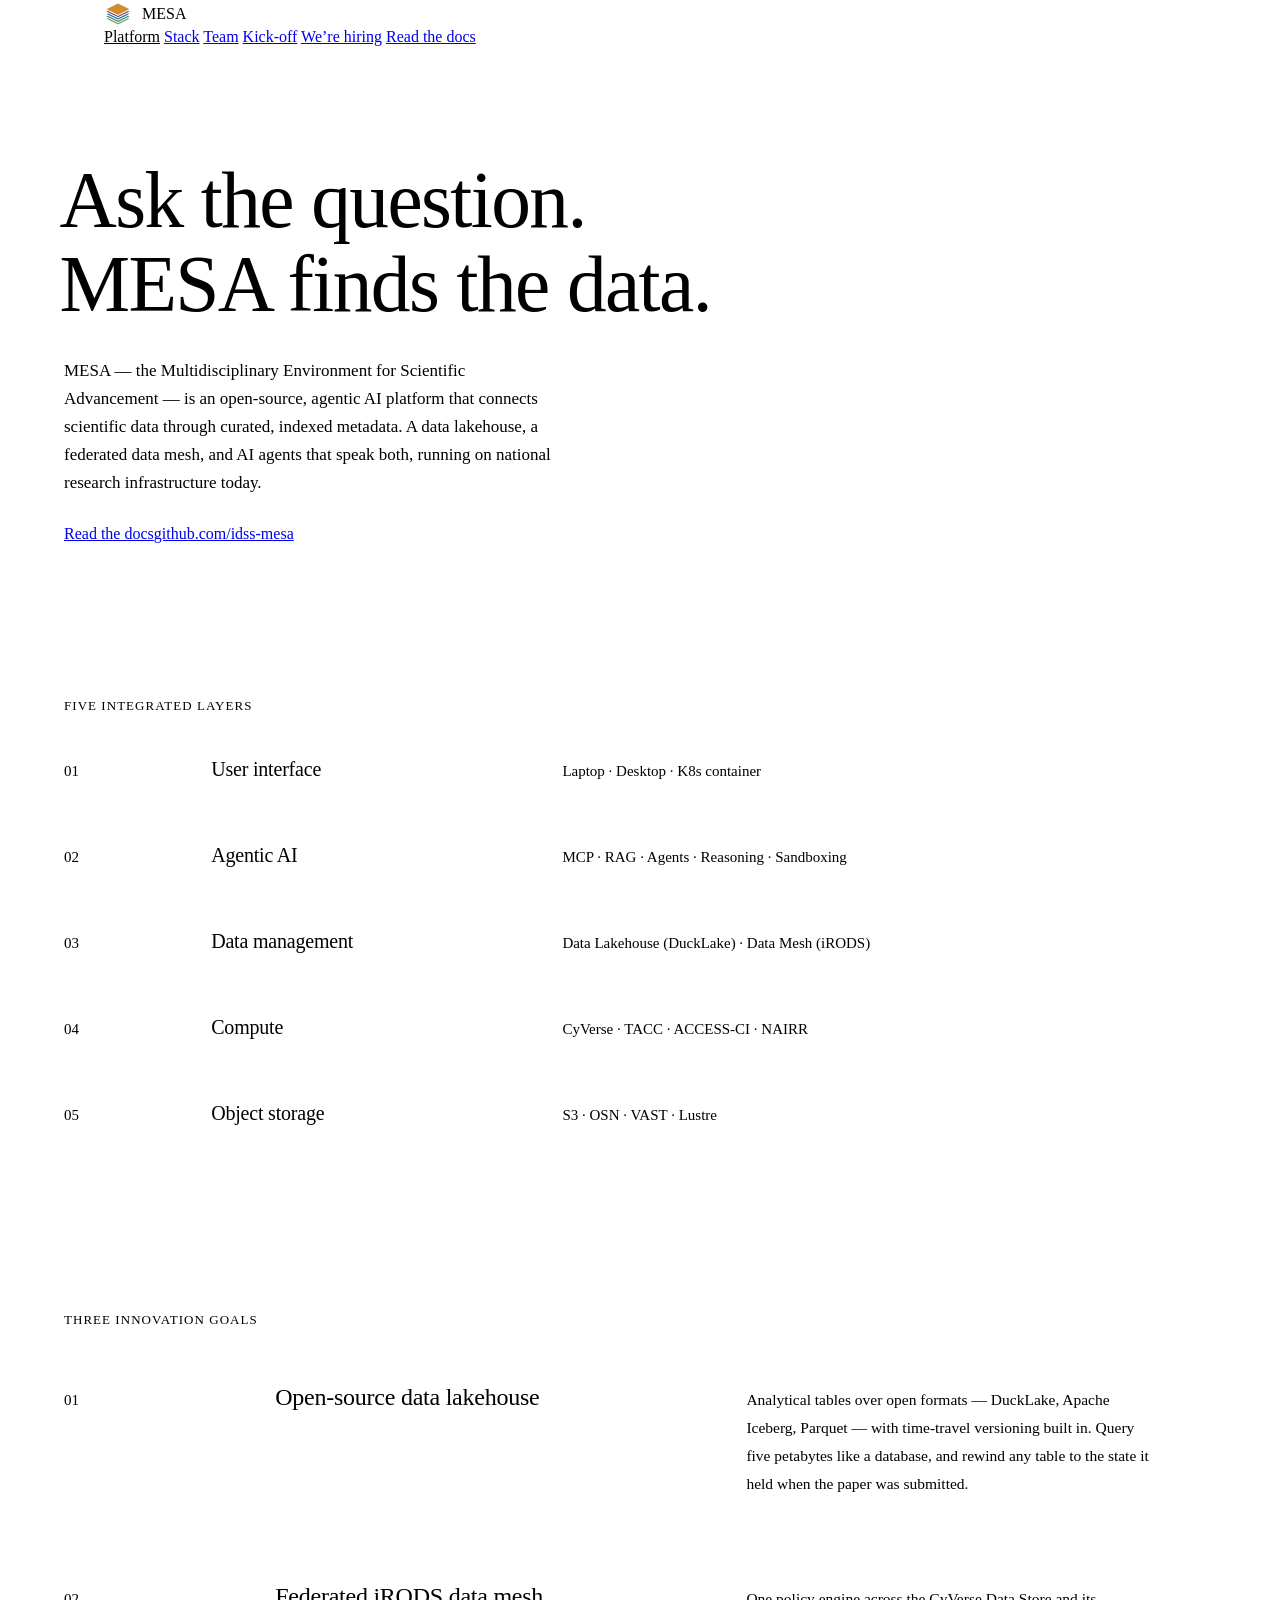
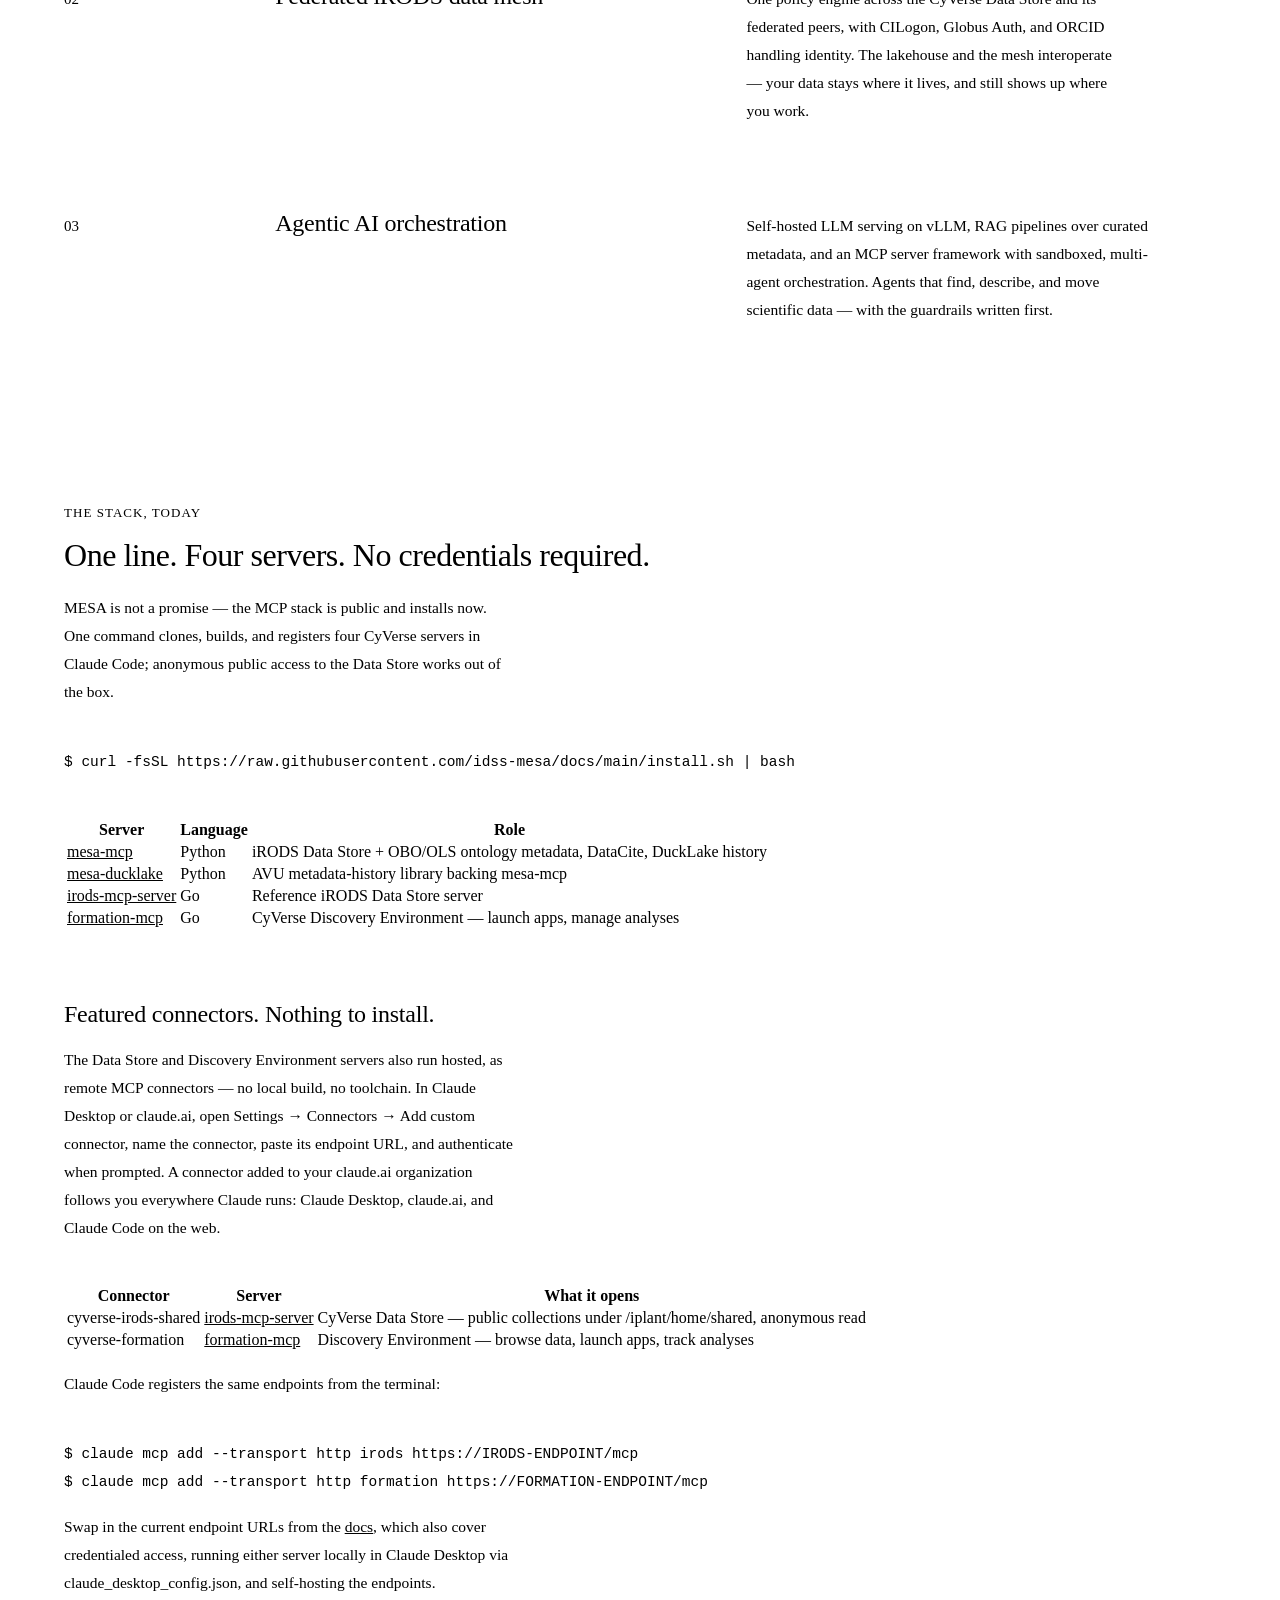
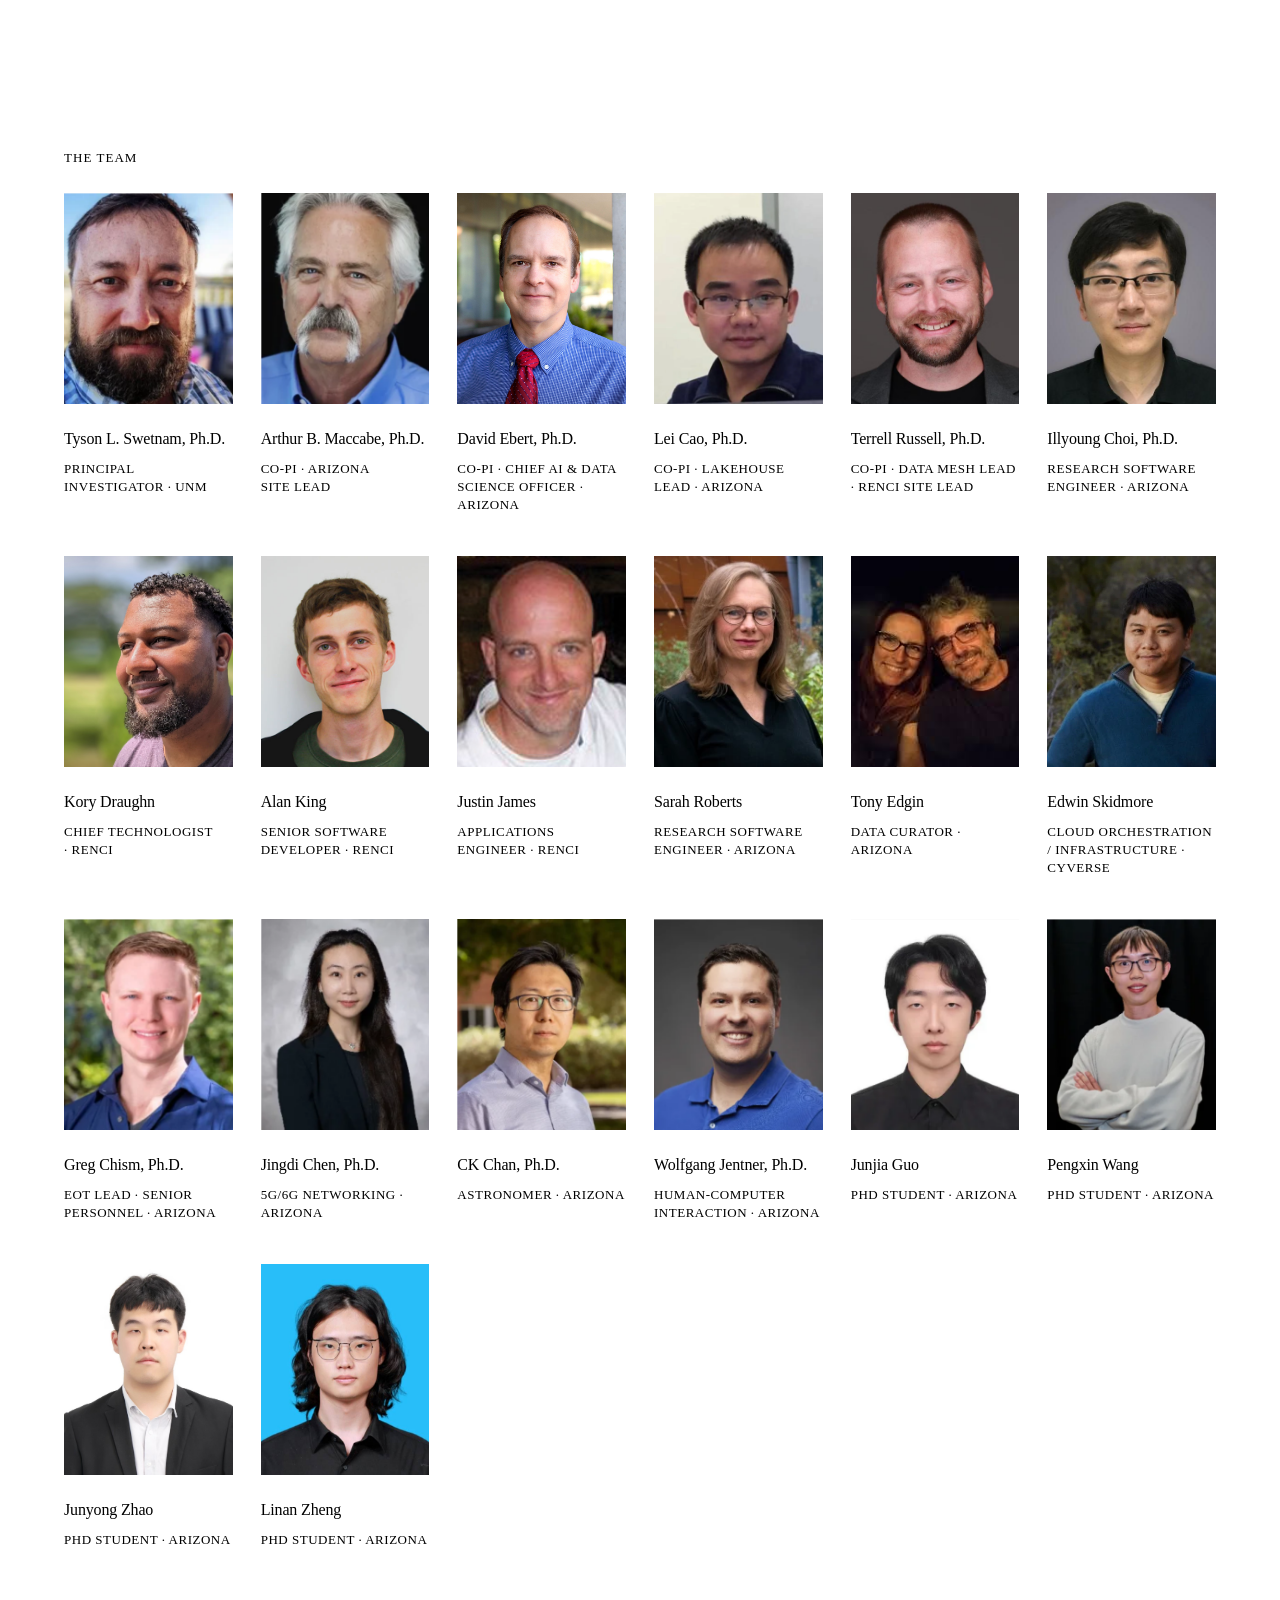
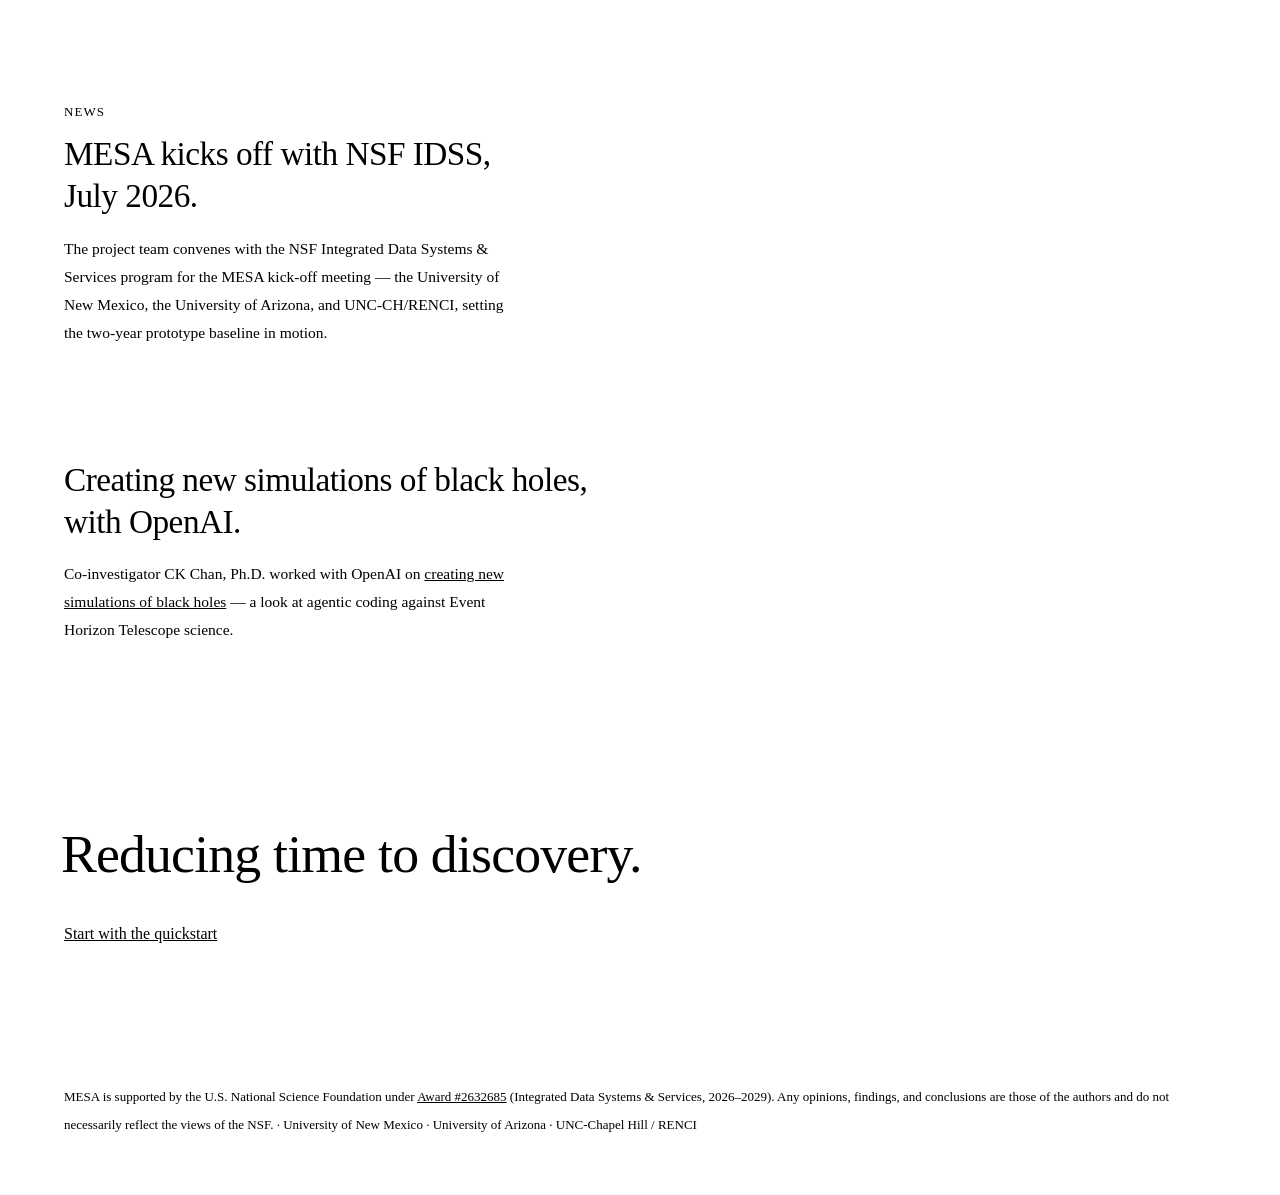
==== index.html @ 5c4b77a0 "Add CARC Research Computing Facilitator and fix the phone-width nav Three changes to the hiring page" ====
<!doctype html>
<html lang="en">
<head>
<meta charset="utf-8" />
<meta name="viewport" content="width=device-width, initial-scale=1" />
<title>MESA — Multidisciplinary Environment for Scientific Advancement</title>
<link rel="stylesheet" href="styles.css" />
<link rel="icon" type="image/svg+xml" href="assets/mesa-logo.svg" />
<link rel="icon" type="image/png" sizes="32x32" href="assets/favicon-32.png" />
<link rel="apple-touch-icon" href="assets/apple-touch-icon.png" />
<meta name="description" content="MESA is an open-source, agentic AI platform that connects scientific data through curated, indexed metadata — a data lakehouse, a federated data mesh, and AI agents that speak both." />
<meta property="og:type" content="website" />
<meta property="og:site_name" content="MESA" />
<meta property="og:title" content="MESA — Multidisciplinary Environment for Scientific Advancement" />
<meta property="og:description" content="Ask the question. MESA finds the data. An open-source, agentic AI platform running on national research infrastructure." />
<meta property="og:url" content="https://idss-mesa.github.io/" />
<meta property="og:image" content="https://idss-mesa.github.io/assets/og-card.png" />
<meta property="og:image:width" content="1200" />
<meta property="og:image:height" content="630" />
<meta property="og:image:alt" content="The MESA logo: five stacked layers in orange, plum, blue, teal, and green." />
<meta name="twitter:card" content="summary_large_image" />
<meta name="twitter:image" content="https://idss-mesa.github.io/assets/og-card.png" />
<style>
/* Template scaffolding — page layout and web-scale sizing only; every color,
   font, radius and shadow comes from ../../styles.css. The voice is the
   deck's, re-derived for a scrolling page: the grid SHOWS — 2px
   rules draw the structure — red is spent as a mark, and its one field
   moment is the poster close (the deck's divider logic: the red page sets
   nothing small).

   THE RHYTHM: a 28px leading unit (17px Archivo body at ~1.65), 14px
   half-step; line-heights and block margins in unit multiples, heads
   cap-trimmed, ?baselines/B to review. The deck's seat-pinning relaxes to
   per-block discipline on a fluid page. The system's own interface
   components (nav, buttons, inputs) keep their styles.css leading — the
   rhythm governs the page's text, not the controls.

   THE LANDING LAWS (shared by all six systems' landing templates):
   #1 display headers break per sentence (.line spans); #2 the landing
   advertises an invented product played straight — modernist's is Takt,
   timetables that run like Switzerland; #3 spacing is cluster-scoped
   (display leading ratio-governed ≈1.06 for Archivo's tight caps — the
   display-block lattice exemption — tight single-unit gaps inside a text
   cluster, the air between sections); #4 no hero eyebrow — the nav brand
   names the product.

   Optical left alignment: the deck's measured Archivo 800 value carries
   verbatim (-0.058em where caps lead a display line; em-scaled). */
:root {
  --leading: 28px;
  --half: 14px;
  --edge: clamp(20px, 5vw, 72px);
  --measure: 58ch;
}
html { scroll-behavior: smooth; }
@media (prefers-reduced-motion: reduce) { html { scroll-behavior: auto; } }
body { margin: 0; text-wrap: pretty; }
.wrap { max-width: 1200px; margin: 0 auto; padding: 0 var(--edge); }
/* the component demo pads the masthead with its own spacing; on the page the
   masthead's contents take the page gutter and sit on the wrap's text axis
   (padding-only — full-width paint such as a masthead rule is untouched) */
.nav { padding-inline: max(var(--edge), calc((100% - 1200px) / 2 + var(--edge))); }
.nav a { white-space: nowrap; }
.nav a[aria-current='location'] { color: var(--color-accent); } /* in-page anchor, not
   a page link — 'location' is the truthful value; carry the component's active ink */
@media (max-width: 480px) { /* phone width: drop the section anchors only — the
   full link row's min-content crosses narrow-phone widths, but the hiring link
   and the one action stay reachable; wrap catches the narrowest phones */
  .nav { flex-wrap: wrap; row-gap: var(--space-2); }
  .nav a[href^="#"] { display: none; }
}
.nav-brand { display: flex; align-items: center; gap: 10px; } /* the mark rides the
   brand — text still carries the name */
.nav-logo { width: 28px; height: 28px; display: block; } /* one leading unit square */

/* — drawn structure: the 2px rule is the section seam (the deck's header
   band as page grammar; rules span the content column, solid — this system
   does not fade its rules) — */
.rule2 { height: 2px; border: 0; margin: 0; background: var(--color-divider); }

/* — kicker (deck grammar: uppercase, tabular, accent; no hanging dash —
   modernist marks are squares, and they belong to lists, not labels) — */
.kicker {
  display: block; font-size: 13px; line-height: var(--half);
  letter-spacing: 0.08em; text-transform: uppercase;
  color: var(--color-accent-700); /* accent-colored SMALL text takes the deep step —
     6.4:1, where the base accent measures 3.8:1 (a large-text value; the
     deck's kickers are 24px, this one is 13px) */
  font-feature-settings: "tnum" 1;
  margin: 0 0 calc(var(--leading) - var(--half));
}

/* — hero — */
.hero { padding: calc(4 * var(--leading)) 0 calc(3 * var(--leading)); }
.display {
  font-family: var(--font-heading); font-weight: var(--font-heading-weight);
  font-size: clamp(42px, 6.2vw, 84px);
  line-height: clamp(44.5px, 6.57vw, 89px); /* law #3: ratio-governed ≈1.06 —
     Archivo's 800 sits tight and all-cap-height; the display-block lattice
     exemption (no 14px step is both tighter than the old look and clear) */
  letter-spacing: -0.02em; margin: 0;
  margin-left: -0.058em; /* optical left alignment — the deck's measured Archivo 800 value */
  text-box: trim-both cap alphabetic;
}
.display .line { display: block; } /* law #1: one sentence per line */
.hero .sub { font-size: 17px; line-height: var(--leading); max-width: var(--measure);
  margin: calc(1.5 * var(--leading) - 1cap) 0 0;
  text-box: trim-both cap alphabetic; } /* 1.5 units: clears the display's descenders with cluster-tight air (law #3) */
.hero .row { display: flex; gap: var(--space-3); flex-wrap: wrap; margin-top: var(--leading); }

/* — the five layers (the overview graphic re-set natively: ruled rows, the
   deck's toc grammar — number, layer, its technologies) — */
.layers { padding: calc(2.5 * var(--leading)) 0; }
.layer { display: grid; grid-template-columns: minmax(48px, 96px) minmax(0, 300px) minmax(0, 1fr);
  gap: var(--half) clamp(24px, 4vw, 72px); align-items: baseline;
  padding: var(--leading) 0; }
.layer + .layer { border-top: 2px solid var(--color-divider); }
.l-num { font-family: var(--font-heading); font-weight: var(--font-heading-weight);
  font-size: 15px; line-height: var(--leading); font-feature-settings: "tnum" 1;
  margin: 0; text-box: trim-both cap alphabetic; }
.l-title { font-family: var(--font-heading); font-weight: var(--font-heading-weight);
  font-size: 20px; line-height: var(--leading); letter-spacing: -0.01em;
  margin: 0; text-box: trim-both cap alphabetic; }
.l-tech { font-size: 15px; line-height: var(--leading); margin: 0;
  color: color-mix(in srgb, var(--color-text) 70%, transparent);
  font-feature-settings: "tnum" 1; text-box: trim-both cap alphabetic; }
@media (max-width: 720px) { .layer { grid-template-columns: 48px 1fr; } .l-tech { grid-column: 2; } }

/* — stat row (in-grammar: red stays a MARK on the light ground — the stat
   numerals take the accent at display size, ≥3:1 as large text per the
   system's own accent rule; the red FIELD is reserved for the close) — */
.stats { padding: calc(2.5 * var(--leading)) 0; }
.stats .grid { display: grid; grid-template-columns: repeat(4, auto); justify-content: space-between; gap: calc(1.5 * var(--leading)) var(--leading); }
.stat-num { font-family: var(--font-heading); font-weight: var(--font-heading-weight);
  font-size: clamp(34px, 3.4vw, 48px); line-height: calc(2 * var(--leading));
  color: var(--color-accent); /* display figures stay proportional — the deck's figure policy */
  margin: 0; margin-left: -0.045em; /* digits lead — the deck's "0"-population value */
  text-box: trim-both cap alphabetic; }
.stat-label { font-size: 13px; line-height: var(--half); letter-spacing: 0.08em; text-transform: uppercase;
  color: color-mix(in srgb, var(--color-text) 70%, transparent); /* small-text ink on the
     light ground: 70% measures 5.8:1 (the deck's 55% furniture mix is a
     24px large-text convention — at 13px the 4.5:1 bar applies, and 55%
     measures only 3.7:1 here) */
  margin: var(--half) 0 0; }

/* — feature rows (the deck's ruled-toc grammar: 2px rules ON the seams,
   red square marks hanging at the numbers — drawn structure, no cards) — */
.features { padding: calc(3 * var(--leading)) 0 calc(2.5 * var(--leading)); }
.feature { display: grid; grid-template-columns: minmax(64px, 160px) minmax(0, 420px) minmax(0, 1fr);
  gap: var(--leading) clamp(24px, 4vw, 72px); align-items: baseline;
  padding: calc(1.5 * var(--leading)) 0; }
.feature + .feature { border-top: 2px solid var(--color-divider); } /* the ruled seam — solid, the system's weight */
.f-num { position: relative; font-family: var(--font-heading); font-weight: var(--font-heading-weight);
  font-size: 15px; line-height: var(--leading); color: var(--color-text);
  font-feature-settings: "tnum" 1; margin: 0; text-box: trim-both cap alphabetic; }
.f-num::before { content: ""; position: absolute; left: -24px; top: calc(0.5cap - 5px);
  width: 10px; height: 10px; background: var(--color-accent); } /* the deck's 10px red square,
     hanging left of the number's axis — at narrow widths the gutter folds it away */
@media (max-width: 1280px) { .f-num::before { display: none; } }
.f-title { font-family: var(--font-heading); font-weight: var(--font-heading-weight);
  font-size: 24px; line-height: var(--leading); letter-spacing: -0.01em;
  margin: 0; text-box: trim-both cap alphabetic; }
.f-copy { font-size: 15.5px; line-height: var(--leading); margin: 0;
  color: color-mix(in srgb, var(--color-text) 78%, transparent);
  max-width: 52ch; text-box: trim-both cap alphabetic; }

/* — the stack today (install one-liner + the four servers; the code block
   is drawn structure — a 2px-ruled box, mono, flush left, no fill drama) — */
.stack { padding: calc(2.5 * var(--leading)) 0 calc(3 * var(--leading)); }
.stack-title { font-family: var(--font-heading); font-weight: var(--font-heading-weight);
  font-size: 32px; line-height: calc(1.5 * var(--leading)); letter-spacing: -0.015em;
  margin: 0; text-box: trim-both cap alphabetic; }
.stack .note { font-size: 15.5px; line-height: var(--leading);
  color: color-mix(in srgb, var(--color-text) 78%, transparent);
  margin: calc(var(--leading) - 1cap) 0 0; max-width: var(--measure); text-box: trim-both cap alphabetic; }
.code { border: 2px solid var(--color-divider); background: var(--color-neutral-100);
  margin: calc(1.5 * var(--leading)) 0 0; padding: var(--leading) var(--space-4);
  font-family: ui-monospace, 'SF Mono', Menlo, Consolas, monospace;
  font-size: 14.5px; line-height: var(--leading); overflow-x: auto; white-space: pre; }
.code .prompt { color: var(--color-accent); user-select: none; }
.stack .table { margin-top: calc(1.5 * var(--leading)); }
.stack .table a { color: var(--color-text); }
.stack .table a:hover { color: var(--color-accent-700); }
/* — featured-connectors sub-block: the sub-head rides the feature-title scale,
   everything else reuses the section's drawn structure (ruled table, code box) — */
.stack .sub { font-family: var(--font-heading); font-weight: var(--font-heading-weight);
  font-size: 24px; line-height: var(--leading); letter-spacing: -0.01em;
  margin: calc(2.5 * var(--leading)) 0 0; text-box: trim-both cap alphabetic; }
.stack .note a { color: var(--color-accent-700); } /* small-text link ink — base accent
   is a large-text value; see .kicker */
.stack .note a:hover { color: var(--color-accent-600); }

/* — imagery split (grayscale photograph — the system prints in black and
   white; the box pins the bundled asset's 951×665 ratio so swaps
   cover-crop into the same frame) — */
.split { display: grid; grid-template-columns: minmax(0, 5fr) minmax(0, 7fr);
  gap: var(--leading) clamp(24px, 5vw, 96px); align-items: center;
  padding: calc(2 * var(--leading)) 0 calc(3 * var(--leading)); }
.split-title { font-family: var(--font-heading); font-weight: var(--font-heading-weight);
  font-size: 32px; line-height: calc(1.5 * var(--leading)); letter-spacing: -0.015em;
  margin: 0; text-box: trim-both cap alphabetic; }
.split-copy .note { font-size: 15.5px; line-height: var(--leading);
  color: color-mix(in srgb, var(--color-text) 78%, transparent);
  margin: calc(var(--leading) - 1cap) 0 0; max-width: 48ch; text-box: trim-both cap alphabetic; }
.split-figure { margin: 0; }
.split-figure image-slot { width: 100%; aspect-ratio: 951 / 665; }

/* — team grid (photographs print black and white per the system; ruled top
   seam, names in the heading weight, roles as small furniture ink) — */
.team { padding: calc(2.5 * var(--leading)) 0 calc(3 * var(--leading)); }
.team .grid { display: grid; grid-template-columns: repeat(auto-fill, minmax(168px, 1fr));
  gap: calc(1.5 * var(--leading)) var(--leading); margin-top: var(--leading); }
.person img, .person image-slot { width: 100%; aspect-ratio: 4 / 5; object-fit: cover; display: block; }
.person image-slot { --is-radius: 0; }
.p-name { font-family: var(--font-heading); font-weight: var(--font-heading-weight);
  font-size: 16px; line-height: var(--half); letter-spacing: -0.01em;
  margin: var(--leading) 0 0; text-box: trim-both cap alphabetic; }
.p-role { font-size: 13px; line-height: 18px; letter-spacing: 0.04em; text-transform: uppercase;
  color: color-mix(in srgb, var(--color-text) 70%, transparent);
  margin: var(--half) 0 0; }

/* — kick-off callout (the announcement rides the quote's display slot —
   type does the work, red stays a mark) — */
.kickoff { padding: calc(2.5 * var(--leading)) 0 calc(3.5 * var(--leading)); }
.kickoff h2 { font-family: var(--font-heading); font-weight: var(--font-heading-weight);
  font-size: clamp(24px, 2.6vw, 34px); line-height: calc(1.5 * var(--leading));
  letter-spacing: -0.015em; max-width: 34ch; margin: 0; text-box: trim-both cap alphabetic; }
.kickoff .note a { color: var(--color-accent-700); }
.kickoff .note a:hover { color: var(--color-accent-600); }
.kickoff .note { font-size: 15.5px; line-height: var(--leading);
  color: color-mix(in srgb, var(--color-text) 78%, transparent);
  margin: calc(var(--leading) - 1cap) 0 0; max-width: var(--measure); text-box: trim-both cap alphabetic; }
.kickoff .item + .item { border-top: 2px solid var(--color-divider);
  margin-top: calc(2 * var(--leading)); padding-top: calc(2 * var(--leading)); } /* the ruled
   seam — news items take the page's repeated-unit grammar */
.kickoff .shot { margin: calc(1.5 * var(--leading)) 0 0; max-width: 640px; }
.kickoff .shot img { width: 100%; display: block; border: 2px solid var(--color-divider); } /* drawn
   frame; the image prints black and white via .grayscale, per the system */

/* — quote (hanging punctuation, the deck's measured Archivo advances) — */
.quote { padding: calc(2.5 * var(--leading)) 0 calc(3.5 * var(--leading)); }
.quote blockquote {
  font-family: var(--font-heading); font-weight: var(--font-heading-weight);
  font-size: clamp(24px, 2.6vw, 34px); line-height: calc(1.5 * var(--leading));
  letter-spacing: -0.015em; max-width: 32ch; margin: 0;
  text-indent: -0.496em; /* hang the opening “ (the deck's measured advance in the 800) */
  text-box: trim-both cap alphabetic;
}
.quote figcaption { font-size: 15.5px; line-height: var(--leading);
  color: color-mix(in srgb, var(--color-text) 70%, transparent); /* 5.8:1 — see .stat-label */
  margin: calc(2 * var(--leading) - 1cap) 0 0; /* two grid units below the quote's
     last baseline — one reads as part of the quote block; the attribution needs air */
  text-indent: -1.209em; /* hang the leading em-dash + space (measured in the Regular) */
  text-box: trim-both cap alphabetic; }

@media (max-width: 720px) {
  /* the phone gutter (--edge bottoms out at 20px) is narrower than the hung
     marks' measured advances, so a hung “ or em-dash would press into or past
     the viewport edge — seat the quote flush below this width; the hang
     returns with the wider gutter */
  .quote blockquote, .quote figcaption { text-indent: 0; }
}

/* — the red poster close (the deck's divider logic: the accent's one field
   moment, type reversed to the paper token). COPY on the red is
   display-grade only — paper display type measures 3.8:1, the deck
   dividers' own derivation. The one small element is the ghost button, a
   CONTROL: paper-on-red measures the same 3.8:1, which meets the system's
   documented interface-chrome bar (the readme tunes the accent pair to at
   least 3:1 — "enough for icons, large text and interface chrome, not for
   body copy") — the same bar the system's own accent-filled primary button
   label rides everywhere. */
.close { background: var(--color-accent); color: var(--color-bg); }
.close .wrap { padding-top: calc(3 * var(--leading)); padding-bottom: calc(3 * var(--leading)); }
.close h3 { font-family: var(--font-heading); font-weight: var(--font-heading-weight);
  font-size: clamp(34px, 4.2vw, 56px); line-height: clamp(36px, 4.45vw, 59.4px); /* ≈1.06 —
     display-grade, so it carries the display-block lattice exemption (the
     rhythm probe excludes .display and .close h3 alike) */
  letter-spacing: -0.015em; margin: 0; margin-left: -0.058em;
  text-box: trim-both cap alphabetic; }
.close h3 .line { display: block; }
.close .row { display: flex; gap: var(--space-3); flex-wrap: wrap; margin-top: calc(1.5 * var(--leading)); }
.close .btn-ghost { color: var(--color-bg); border-color: var(--color-bg); } /* paper outline on the red field */
footer { padding: calc(2 * var(--leading)) 0; font-size: 13px; line-height: var(--leading);
  color: color-mix(in srgb, var(--color-text) 70%, transparent); /* 5.8:1 — see .stat-label */ }
footer a { color: var(--color-accent-700); } /* small-text link ink — see .kicker */
footer a:hover { color: var(--color-accent-600); }

/* — responsive collapse — */
/* the feature grid's fixed-max columns (160 + 420 + gaps) crush the copy
   column in the tablet band, so it collapses earlier than the page */
@media (max-width: 880px) {
  .feature { grid-template-columns: 1fr; gap: var(--half); }
  .f-copy { max-width: var(--measure); }
}
@media (max-width: 720px) {
  .hero { padding-top: calc(2.5 * var(--leading)); }
  .stats .grid { grid-template-columns: repeat(2, 1fr); justify-content: start; }
  .split { grid-template-columns: 1fr; }
  .split-figure { order: -1; }
}

/* Review aid: the 28px rhythm drawn as hairlines — debug chrome, toggled by
   ?baselines or the B key, never part of the look. */
body[data-baselines] { position: relative; }
body[data-baselines]::after {
  content: ""; position: absolute; inset: 0; pointer-events: none;
  background:
    repeating-linear-gradient(to bottom,
      color-mix(in srgb, var(--color-accent) 35%, transparent) 0 1px,
      transparent 1px var(--leading)),
    repeating-linear-gradient(to bottom,
      transparent 0 var(--half),
      color-mix(in srgb, var(--color-accent) 16%, transparent) var(--half) calc(var(--half) + 1px),
      transparent calc(var(--half) + 1px) var(--leading));
}
</style>
</head>
<body>
<nav class="nav">
  <span class="nav-brand"><img class="nav-logo" src="assets/mesa-logo.svg" alt="" width="28" height="28" /> MESA</span>
  <a href="#platform" aria-current="location">Platform</a>
  <a href="#stack">Stack</a>
  <a href="#team">Team</a>
  <a href="#kickoff">Kick-off</a>
  <a href="hiring.html">We’re hiring</a>
  <a class="btn btn-primary" href="https://idss-mesa.github.io/docs/">Read the docs</a>
</nav>
<div class="wrap">

  <section class="hero">
    <h1 class="display"><span class="line">Ask the question.</span> <span class="line">MESA finds the data.</span></h1>
    <p class="sub">MESA — the Multidisciplinary Environment for Scientific Advancement — is an open-source, agentic AI platform that connects scientific data through curated, indexed metadata. A data lakehouse, a federated data mesh, and AI agents that speak both, running on national research infrastructure today.</p>
    <div class="row">
      <a class="btn btn-primary" href="https://idss-mesa.github.io/docs/">Read the docs</a>
      <a class="btn btn-ghost" href="https://github.com/idss-mesa">github.com/idss-mesa</a>
    </div>
  </section>

  <hr class="rule2" />

  <section class="layers" id="platform" aria-label="Five integrated layers">
    <span class="kicker">Five integrated layers</span>
    <div class="layer"><p class="l-num">01</p><h2 class="l-title">User interface</h2><p class="l-tech">Laptop · Desktop · K8s container</p></div>
    <div class="layer"><p class="l-num">02</p><h2 class="l-title">Agentic AI</h2><p class="l-tech">MCP · RAG · Agents · Reasoning · Sandboxing</p></div>
    <div class="layer"><p class="l-num">03</p><h2 class="l-title">Data management</h2><p class="l-tech">Data Lakehouse (DuckLake) · Data Mesh (iRODS)</p></div>
    <div class="layer"><p class="l-num">04</p><h2 class="l-title">Compute</h2><p class="l-tech">CyVerse · TACC · ACCESS-CI · NAIRR</p></div>
    <div class="layer"><p class="l-num">05</p><h2 class="l-title">Object storage</h2><p class="l-tech">S3 · OSN · VAST · Lustre</p></div>
  </section>

  <hr class="rule2" />

  <section class="features" id="goals">
    <span class="kicker">Three innovation goals</span>
    <div class="feature">
      <p class="f-num">01</p>
      <h2 class="f-title">Open-source data lakehouse</h2>
      <p class="f-copy">Analytical tables over open formats — DuckLake, Apache Iceberg, Parquet — with time-travel versioning built in. Query five petabytes like a database, and rewind any table to the state it held when the paper was submitted.</p>
    </div>
    <div class="feature">
      <p class="f-num">02</p>
      <h2 class="f-title">Federated iRODS data mesh</h2>
      <p class="f-copy">One policy engine across the CyVerse Data Store and its federated peers, with CILogon, Globus Auth, and ORCID handling identity. The lakehouse and the mesh interoperate — your data stays where it lives, and still shows up where you work.</p>
    </div>
    <div class="feature">
      <p class="f-num">03</p>
      <h2 class="f-title">Agentic AI orchestration</h2>
      <p class="f-copy">Self-hosted LLM serving on vLLM, RAG pipelines over curated metadata, and an MCP server framework with sandboxed, multi-agent orchestration. Agents that find, describe, and move scientific data — with the guardrails written first.</p>
    </div>
  </section>

  <section class="stack" id="stack">
    <span class="kicker">The stack, today</span>
    <h2 class="stack-title">One line. Four servers. No credentials required.</h2>
    <p class="note">MESA is not a promise — the MCP stack is public and installs now. One command clones, builds, and registers four CyVerse servers in Claude Code; anonymous public access to the Data Store works out of the box.</p>
    <div class="code"><span class="prompt">$</span> curl -fsSL https://raw.githubusercontent.com/idss-mesa/docs/main/install.sh | bash</div>
    <table class="table">
      <thead><tr><th>Server</th><th>Language</th><th>Role</th></tr></thead>
      <tbody>
        <tr><td><a href="https://github.com/idss-mesa/mesa-mcp">mesa-mcp</a></td><td>Python</td><td>iRODS Data Store + OBO/OLS ontology metadata, DataCite, DuckLake history</td></tr>
        <tr><td><a href="https://github.com/idss-mesa/mesa-ducklake">mesa-ducklake</a></td><td>Python</td><td>AVU metadata-history library backing mesa-mcp</td></tr>
        <tr><td><a href="https://github.com/idss-mesa/irods-mcp-server">irods-mcp-server</a></td><td>Go</td><td>Reference iRODS Data Store server</td></tr>
        <tr><td><a href="https://github.com/idss-mesa/formation-mcp">formation-mcp</a></td><td>Go</td><td>CyVerse Discovery Environment — launch apps, manage analyses</td></tr>
      </tbody>
    </table>
    <h3 class="sub">Featured connectors. Nothing to install.</h3>
    <p class="note">The Data Store and Discovery Environment servers also run hosted, as remote MCP connectors — no local build, no toolchain. In Claude Desktop or claude.ai, open Settings → Connectors → Add custom connector, name the connector, paste its endpoint URL, and authenticate when prompted. A connector added to your claude.ai organization follows you everywhere Claude runs: Claude Desktop, claude.ai, and Claude Code on the web.</p>
    <table class="table">
      <thead><tr><th>Connector</th><th>Server</th><th>What it opens</th></tr></thead>
      <tbody>
        <tr><td>cyverse-irods-shared</td><td><a href="https://github.com/idss-mesa/irods-mcp-server">irods-mcp-server</a></td><td>CyVerse Data Store — public collections under /iplant/home/shared, anonymous read</td></tr>
        <tr><td>cyverse-formation</td><td><a href="https://github.com/idss-mesa/formation-mcp">formation-mcp</a></td><td>Discovery Environment — browse data, launch apps, track analyses</td></tr>
      </tbody>
    </table>
    <p class="note">Claude Code registers the same endpoints from the terminal:</p>
    <div class="code"><span class="prompt">$</span> claude mcp add --transport http irods https://IRODS-ENDPOINT/mcp
<span class="prompt">$</span> claude mcp add --transport http formation https://FORMATION-ENDPOINT/mcp</div>
    <p class="note">Swap in the current endpoint URLs from the <a href="https://idss-mesa.github.io/docs/">docs</a>, which also cover credentialed access, running either server locally in Claude Desktop via claude_desktop_config.json, and self-hosting the endpoints.</p>
  </section>

  <section class="team" id="team">
    <span class="kicker">The team</span>
    <div class="grid">
      <div class="person"><div class="grayscale"><img src="assets/team/tyson_swetnam.png" alt="Portrait of Tyson L. Swetnam"></div><p class="p-name">Tyson L. Swetnam, Ph.D.</p><p class="p-role">Principal Investigator · UNM</p></div>
      <div class="person"><div class="grayscale"><img src="assets/team/barney_maccabe.png" alt="Portrait of Arthur B. Maccabe"></div><p class="p-name">Arthur B. Maccabe, Ph.D.</p><p class="p-role">Co-PI · Arizona site lead</p></div>
      <div class="person"><div class="grayscale"><img src="assets/team/david_ebert.jpg" alt="Portrait of David Ebert"></div><p class="p-name">David Ebert, Ph.D.</p><p class="p-role">Co-PI · Chief AI &amp; Data Science Officer · Arizona</p></div>
      <div class="person"><div class="grayscale"><img src="assets/team/lei_cao.webp" alt="Portrait of Lei Cao"></div><p class="p-name">Lei Cao, Ph.D.</p><p class="p-role">Co-PI · Lakehouse lead · Arizona</p></div>
      <div class="person"><div class="grayscale"><img src="assets/team/terrell_russell.avif" alt="Portrait of Terrell Russell"></div><p class="p-name">Terrell Russell, Ph.D.</p><p class="p-role">Co-PI · Data Mesh Lead · RENCI Site Lead</p></div>
      <div class="person"><div class="grayscale"><img src="assets/team/illyoung_choi.jpeg" alt="Portrait of Illyoung Choi"></div><p class="p-name">Illyoung Choi, Ph.D.</p><p class="p-role">Research Software Engineer · Arizona</p></div>
      <div class="person"><div class="grayscale"><img src="assets/team/kory_draughn.avif" alt="Portrait of Kory Draughn"></div><p class="p-name">Kory Draughn</p><p class="p-role">Chief Technologist · RENCI</p></div>
      <div class="person"><div class="grayscale"><img src="assets/team/alan_king.jpg" alt="Portrait of Alan King"></div><p class="p-name">Alan King</p><p class="p-role">Senior Software Developer · RENCI</p></div>
      <div class="person"><div class="grayscale"><img src="assets/team/justin_james.jpg" alt="Portrait of Justin James"></div><p class="p-name">Justin James</p><p class="p-role">Applications Engineer · RENCI</p></div>
      <div class="person"><div class="grayscale"><img src="assets/team/sarah_roberts.webp" alt="Portrait of Sarah Roberts"></div><p class="p-name">Sarah Roberts</p><p class="p-role">Research Software Engineer · Arizona</p></div>
      <div class="person"><div class="grayscale"><img src="assets/team/tony_edgin.jpeg" alt="Portrait of Tony Edgin"></div><p class="p-name">Tony Edgin</p><p class="p-role">Data Curator · Arizona</p></div>
      <div class="person"><div class="grayscale"><img src="assets/team/edwin_skidmore.webp" alt="Portrait of Edwin Skidmore"></div><p class="p-name">Edwin Skidmore</p><p class="p-role">Cloud Orchestration / Infrastructure · CyVerse</p></div>
      <div class="person"><div class="grayscale"><img src="assets/team/greg_chism.png" alt="Portrait of Greg Chism"></div><p class="p-name">Greg Chism, Ph.D.</p><p class="p-role">EOT Lead · Senior Personnel · Arizona</p></div>
      <div class="person"><div class="grayscale"><img src="assets/team/jingdi_chen.png" alt="Portrait of Jingdi Chen"></div><p class="p-name">Jingdi Chen, Ph.D.</p><p class="p-role">5G/6G Networking · Arizona</p></div>
      <div class="person"><div class="grayscale"><img src="assets/team/ck_chan.png" alt="Portrait of CK Chan"></div><p class="p-name">CK Chan, Ph.D.</p><p class="p-role">Astronomer · Arizona</p></div>
      <div class="person"><div class="grayscale"><img src="assets/team/wolfgang_jentner.png" alt="Portrait of Wolfgang Jentner"></div><p class="p-name">Wolfgang Jentner, Ph.D.</p><p class="p-role">Human-Computer Interaction · Arizona</p></div>
      <div class="person"><div class="grayscale"><img src="assets/team/junjia_guo.png" alt="Portrait of Junjia Guo"></div><p class="p-name">Junjia Guo</p><p class="p-role">PhD Student · Arizona</p></div>
      <div class="person"><div class="grayscale"><img src="assets/team/pengxin_wang.png" alt="Portrait of Pengxin Wang"></div><p class="p-name">Pengxin Wang</p><p class="p-role">PhD Student · Arizona</p></div>
      <div class="person"><div class="grayscale"><img src="assets/team/junyong_zhao.jpeg" alt="Portrait of Junyong Zhao"></div><p class="p-name">Junyong Zhao</p><p class="p-role">PhD Student · Arizona</p></div>
      <div class="person"><div class="grayscale"><img src="assets/team/linan_zheng.jpg" alt="Portrait of Linan Zheng"></div><p class="p-name">Linan Zheng</p><p class="p-role">PhD Student · Arizona</p></div>
    </div>
  </section>

  <hr class="rule2" />

  <section class="kickoff" id="kickoff">
    <span class="kicker">News</span>
    <div class="item">
      <h2>MESA kicks off with NSF IDSS, July 2026.</h2>
      <p class="note">The project team convenes with the NSF Integrated Data Systems &amp; Services program for the MESA kick-off meeting — the University of New Mexico, the University of Arizona, and UNC-CH/RENCI, setting the two-year prototype baseline in motion.</p>
    </div>
    <div class="item">
      <h2>Creating new simulations of black holes, with OpenAI.</h2>
      <p class="note">Co-investigator CK Chan, Ph.D. worked with OpenAI on <a href="https://openai.com/index/creating-new-simulations-black-holes/">creating new simulations of black holes</a> — a look at agentic coding against Event Horizon Telescope science.</p>
      <!-- Screenshot slot: save a capture of the article page to
           assets/news/openai-black-holes.png, then uncomment. (This remote
           session's network policy blocks openai.com, so it could not be
           captured here.)
      <figure class="shot grayscale">
        <img src="assets/news/openai-black-holes.png" alt="The OpenAI article page: Creating new simulations of black holes" loading="lazy" />
      </figure>
      -->
    </div>
  </section>

</div>

<section class="close" id="start">
  <div class="wrap">
    <h3><span class="line">Reducing time to discovery.</span></h3>
    <div class="row">
      <a class="btn btn-ghost" href="https://idss-mesa.github.io/docs/quickstart/">Start with the quickstart</a>
    </div>
  </div>
</section>

<div class="wrap">
  <footer>MESA is supported by the U.S. National Science Foundation under <a href="https://www.nsf.gov/awardsearch/show-award/?AWD_ID=2632685">Award #2632685</a> (Integrated Data Systems &amp; Services, 2026–2029). Any opinions, findings, and conclusions are those of the authors and do not necessarily reflect the views of the NSF. · University of New Mexico · University of Arizona · UNC-Chapel Hill / RENCI</footer>
</div>
</body>
</html>
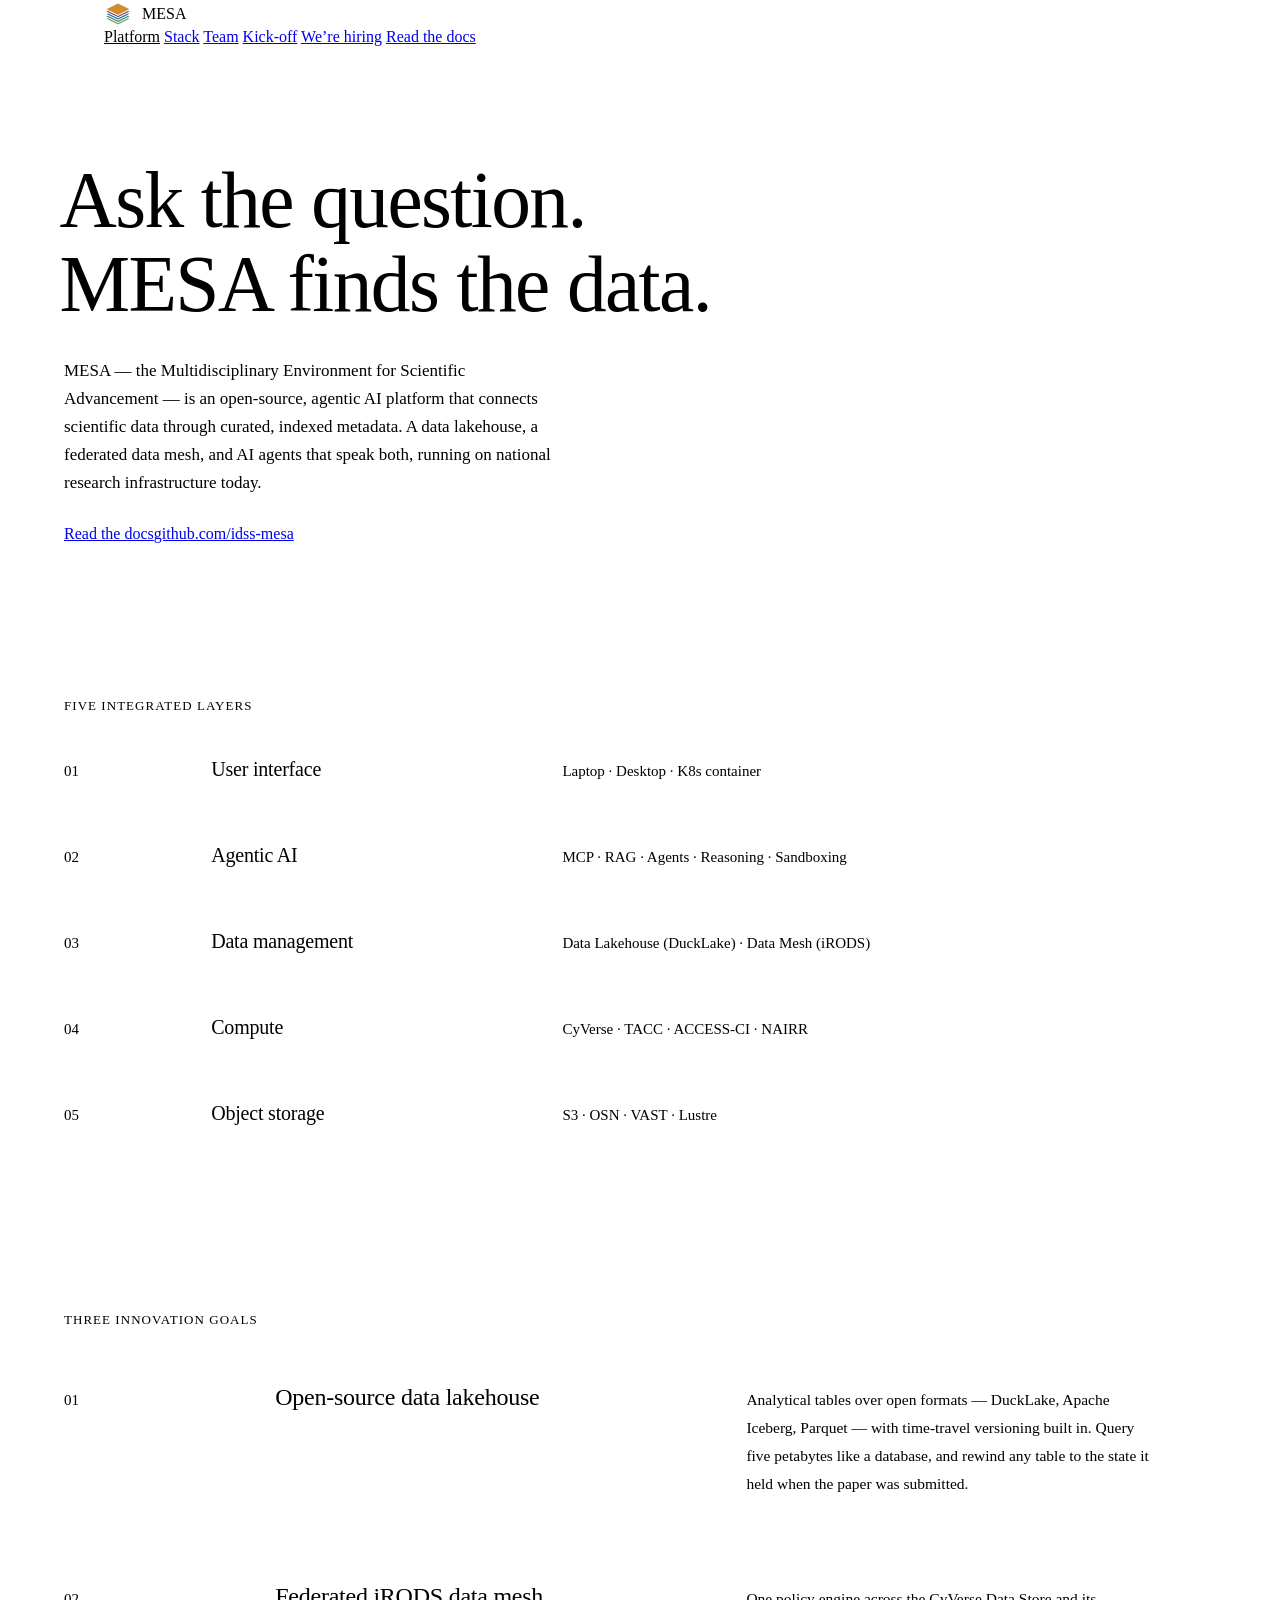
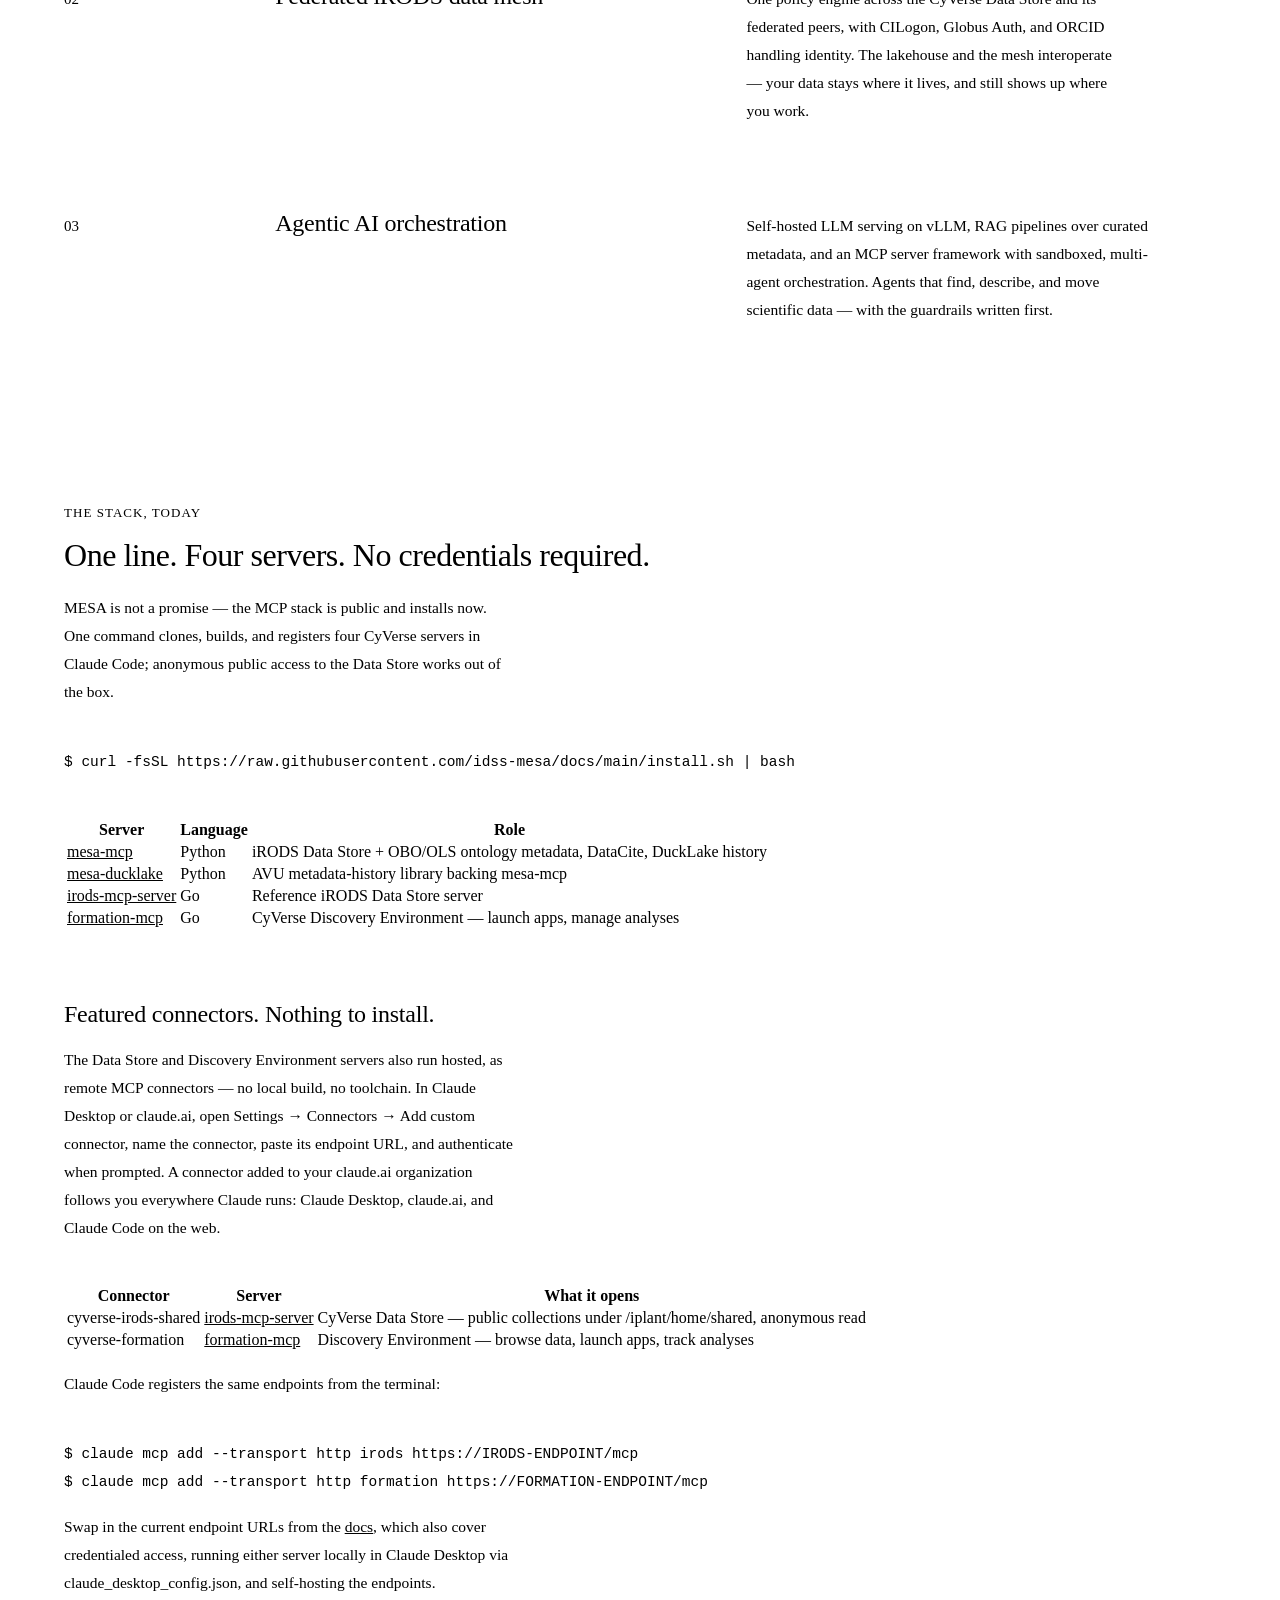
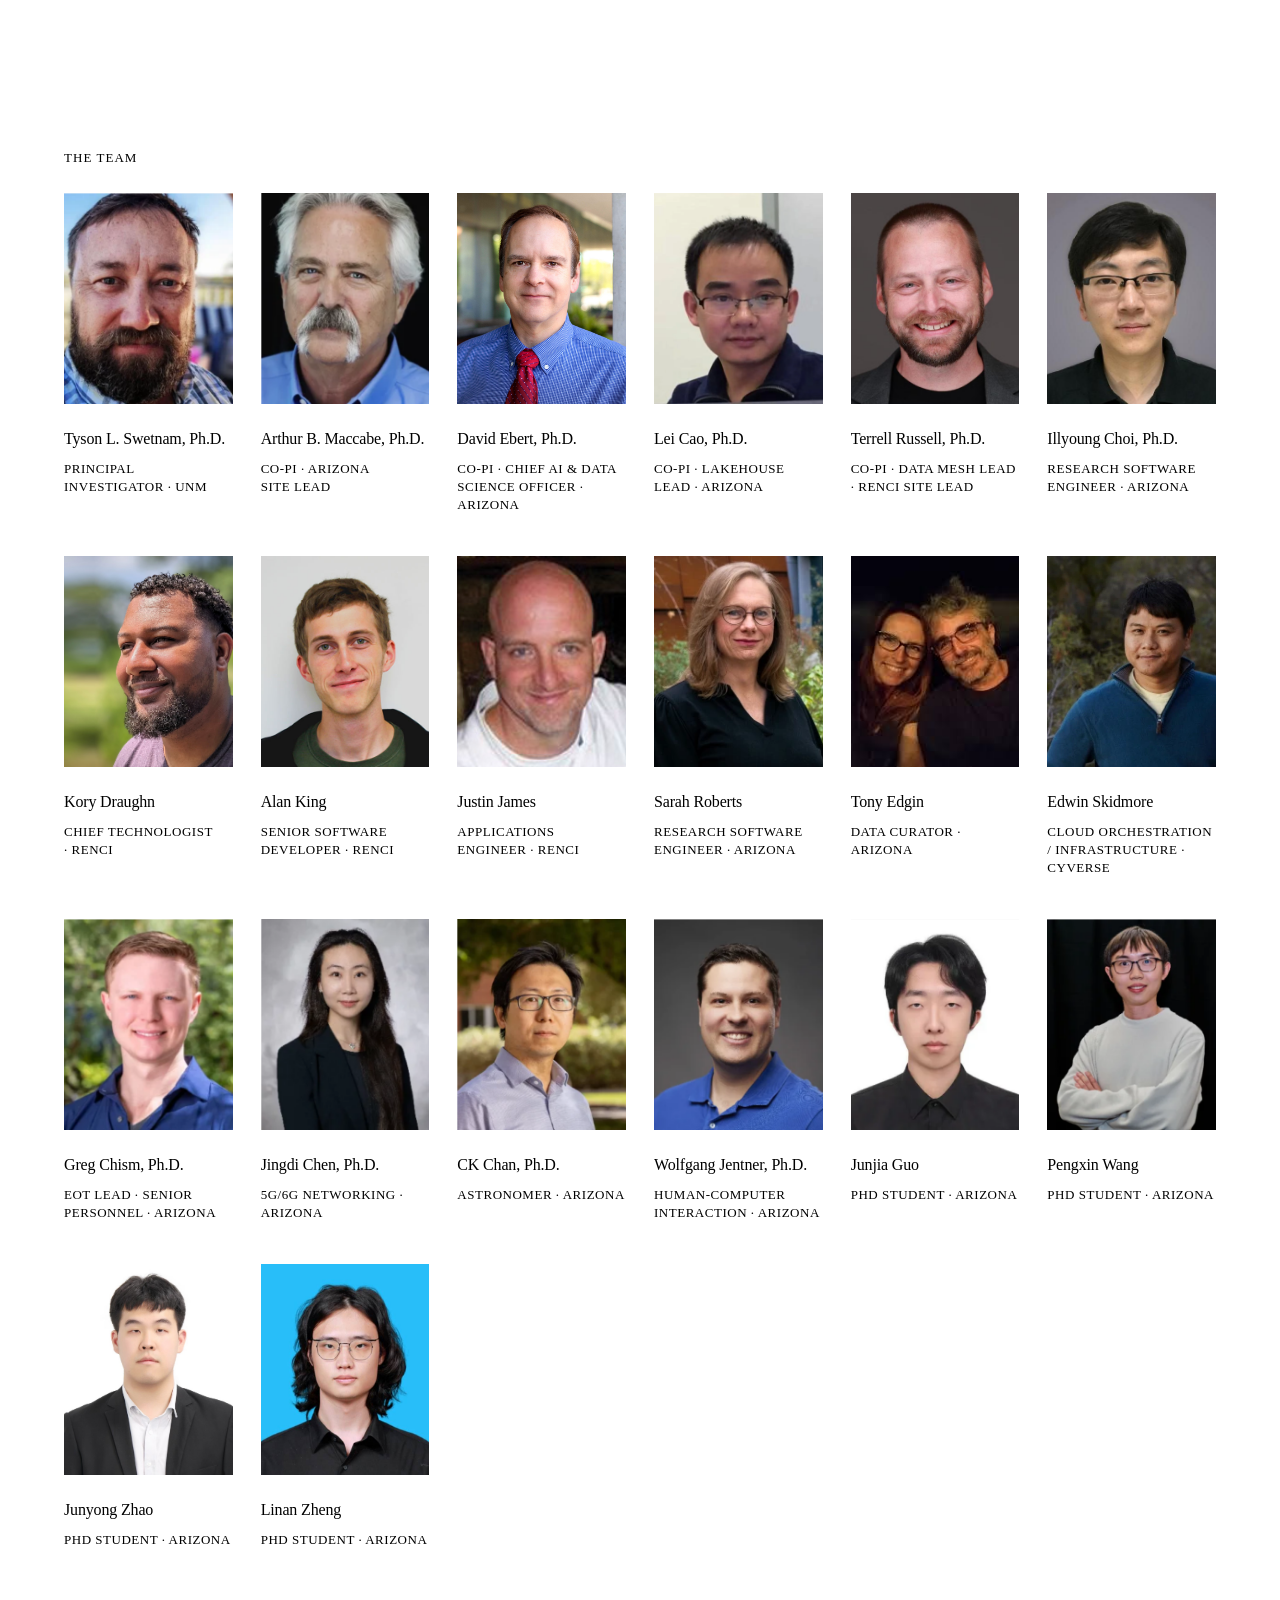
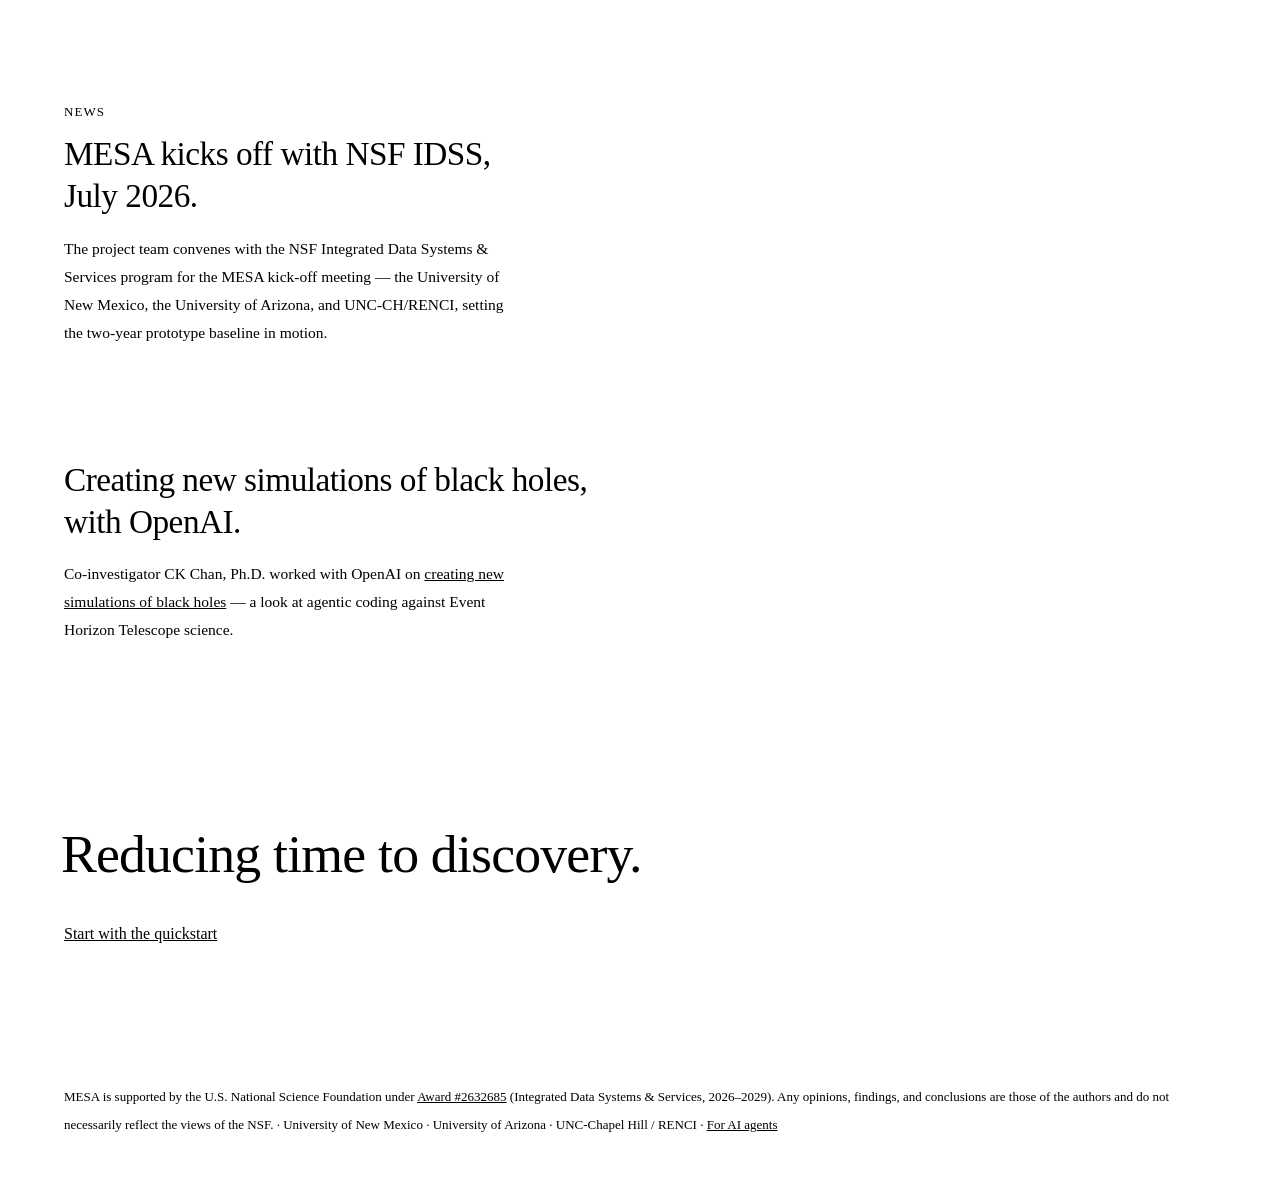
==== commit 51879a0d: "Make the origin agent-readable: OKF v0.2 twins, For AI agents page, CARC robots.txt - robots.txt fol" ====
--- a/index.html
+++ b/index.html
@@ -20,6 +20,16 @@
 <meta property="og:image:alt" content="The MESA logo: five stacked layers in orange, plum, blue, teal, and green." />
 <meta name="twitter:card" content="summary_large_image" />
 <meta name="twitter:image" content="https://idss-mesa.github.io/assets/og-card.png" />
+<!-- okf:begin — generated by scripts/gen_agent_surface.py from okf/concepts/home.md; do not edit -->
+<meta name="robots" content="index, follow, max-snippet:-1, max-image-preview:large, max-video-preview:-1" />
+<link rel="alternate" type="text/markdown" title="Markdown source (OKF v0.2 frontmatter)" href="okf/concepts/home.md" />
+<meta name="okf:type" content="Website" />
+<meta name="okf:status" content="stable" />
+<meta name="okf:trust-tier" content="unverified" />
+<meta name="okf:generated-at" content="2026-09-10T00:00:00Z" />
+<meta name="okf:generated-by" content="claude/opus-5" />
+<meta name="okf:stale-after" content="2027-03-10T00:00:00Z" />
+<!-- okf:end -->
 <style>
 /* Template scaffolding — page layout and web-scale sizing only; every color,
    font, radius and shadow comes from ../../styles.css. The voice is the
@@ -458,7 +468,7 @@
 </section>
 
 <div class="wrap">
-  <footer>MESA is supported by the U.S. National Science Foundation under <a href="https://www.nsf.gov/awardsearch/show-award/?AWD_ID=2632685">Award #2632685</a> (Integrated Data Systems &amp; Services, 2026–2029). Any opinions, findings, and conclusions are those of the authors and do not necessarily reflect the views of the NSF. · University of New Mexico · University of Arizona · UNC-Chapel Hill / RENCI</footer>
+  <footer>MESA is supported by the U.S. National Science Foundation under <a href="https://www.nsf.gov/awardsearch/show-award/?AWD_ID=2632685">Award #2632685</a> (Integrated Data Systems &amp; Services, 2026–2029). Any opinions, findings, and conclusions are those of the authors and do not necessarily reflect the views of the NSF. · University of New Mexico · University of Arizona · UNC-Chapel Hill / RENCI · <a href="about/ai-agents/">For AI agents</a></footer>
 </div>
 </body>
 </html>
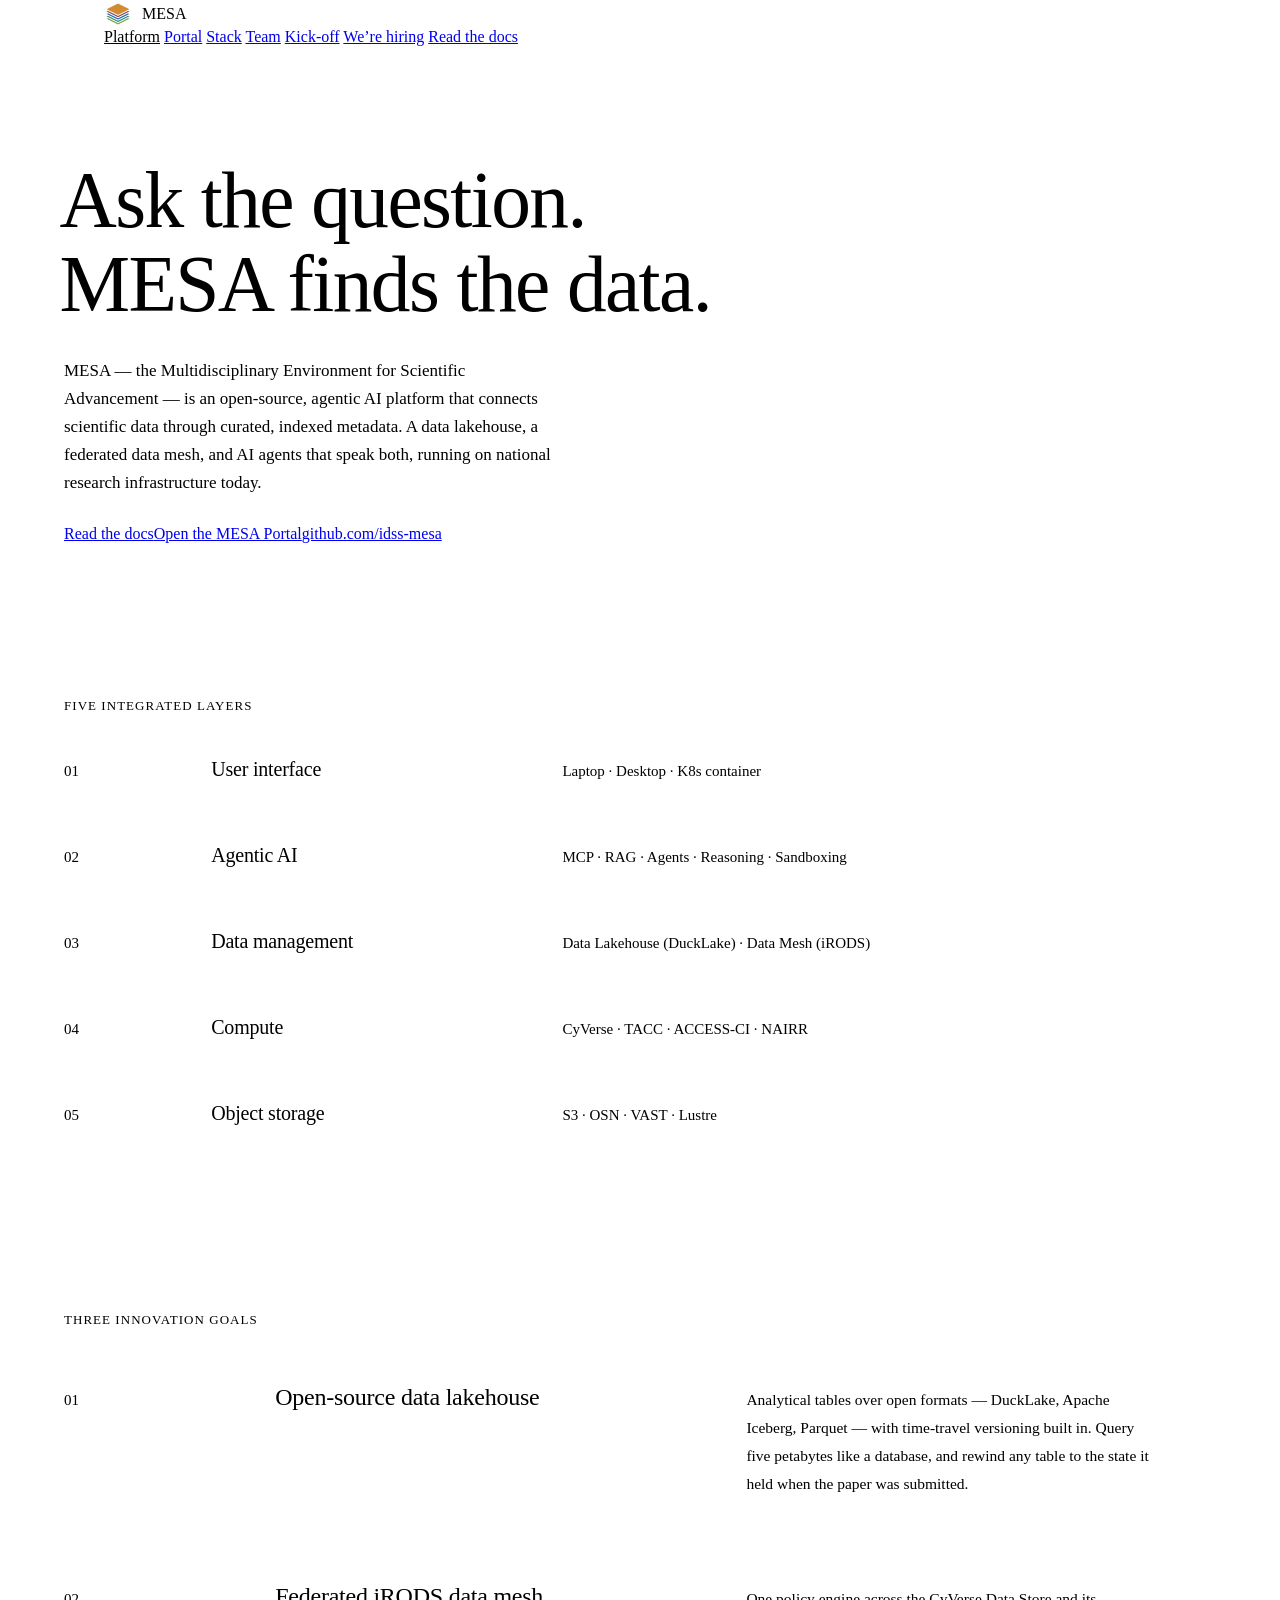
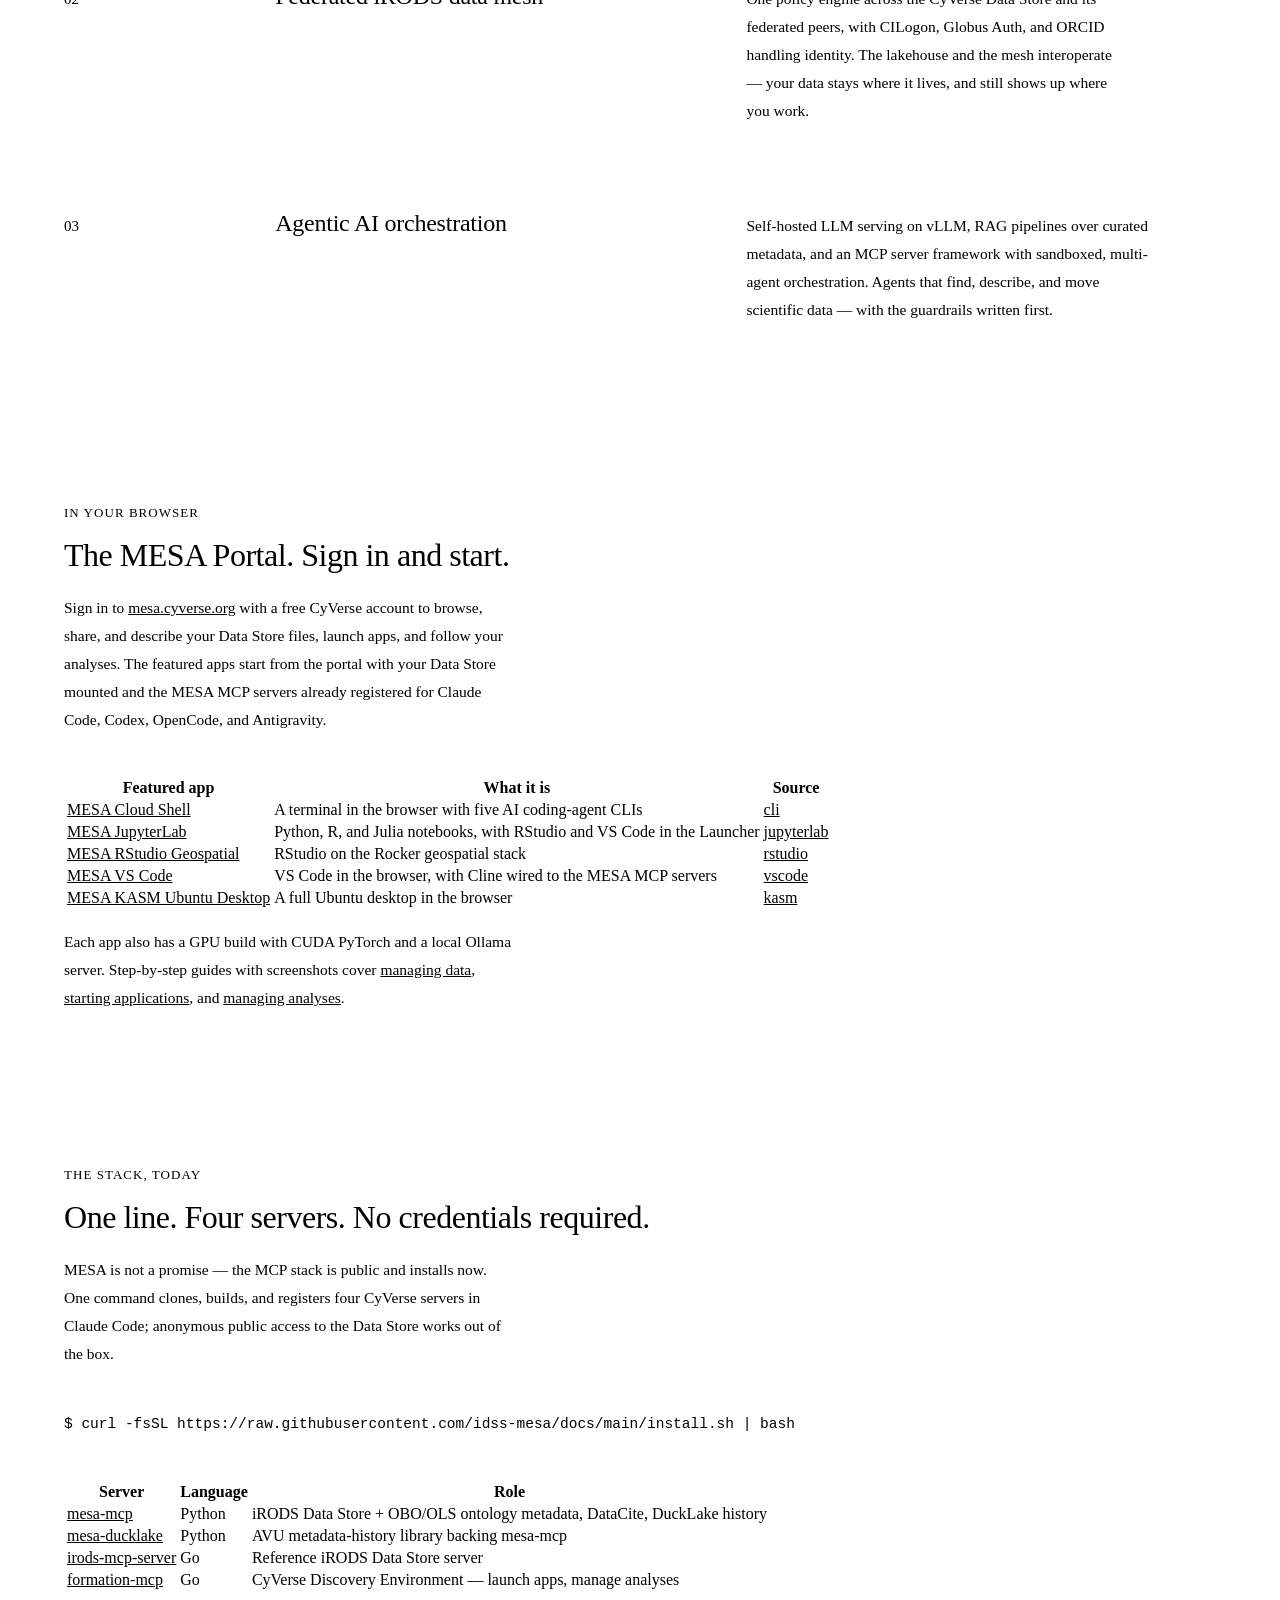
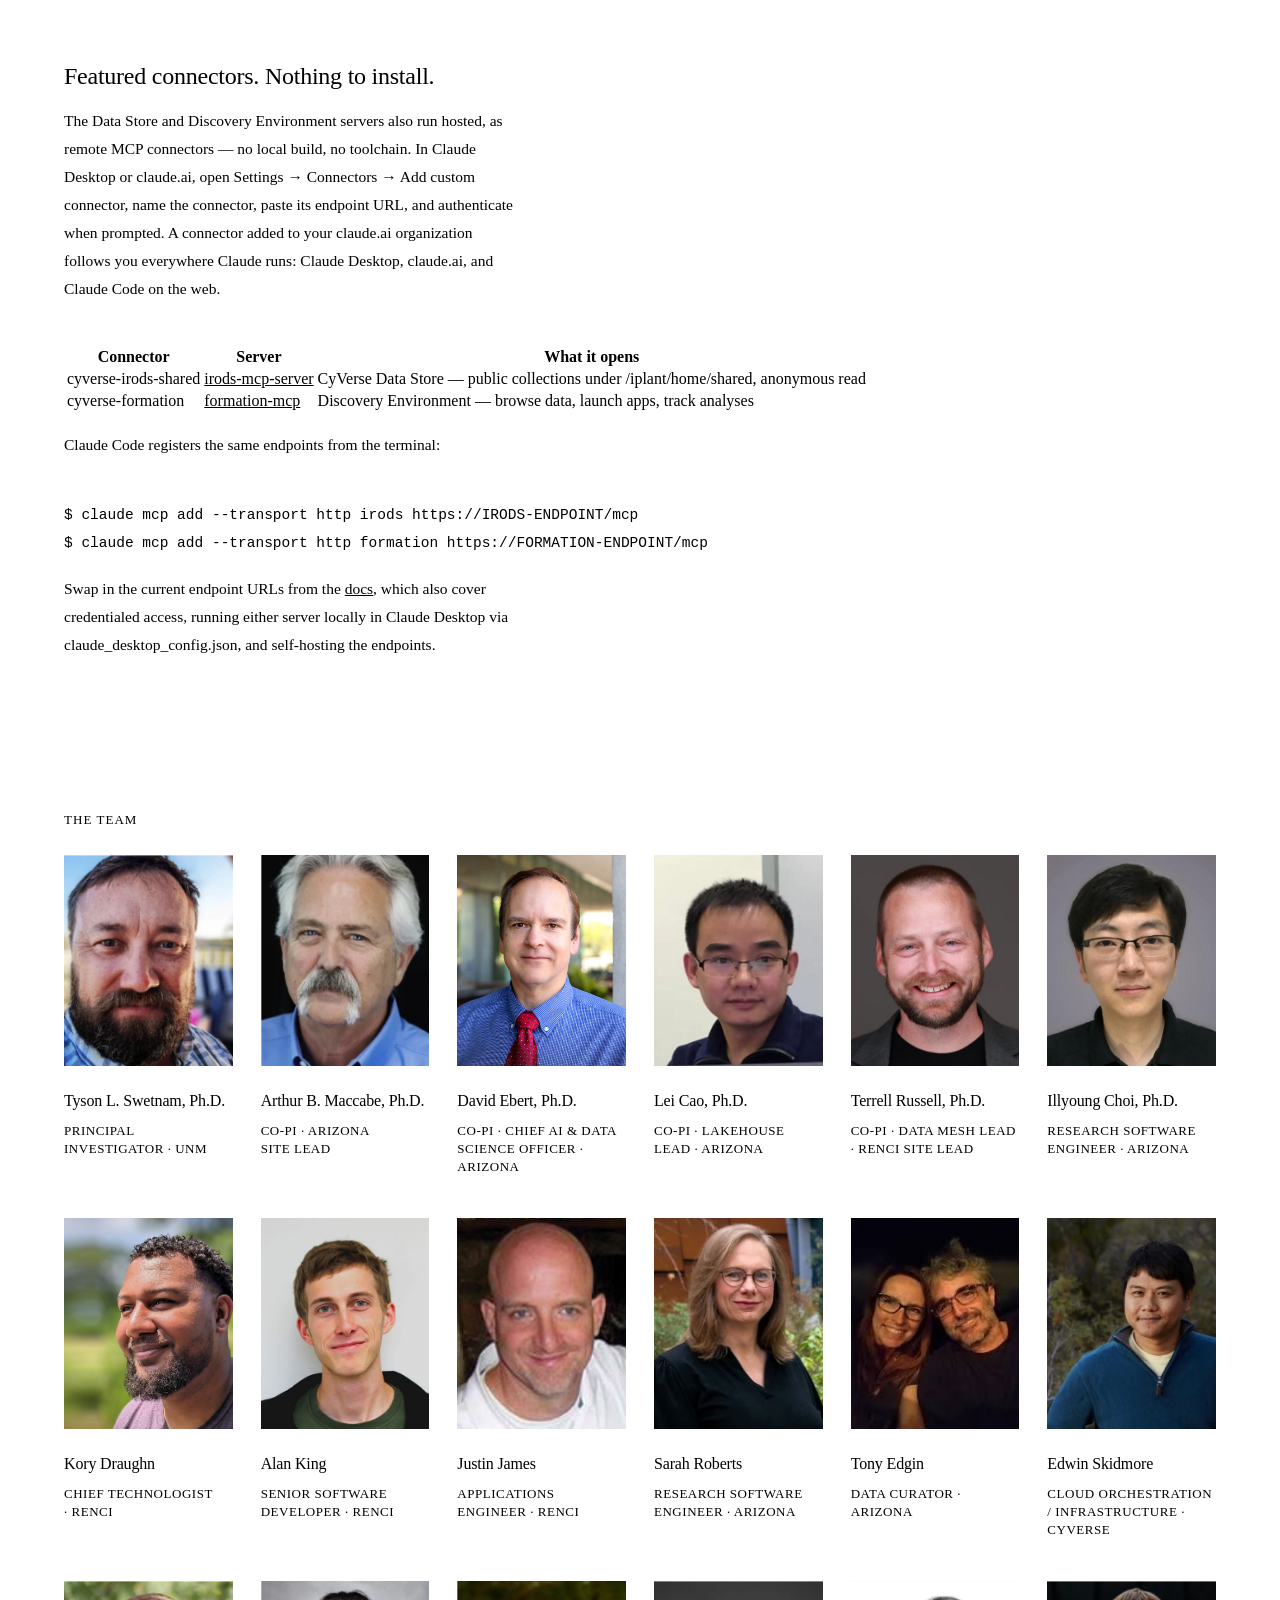
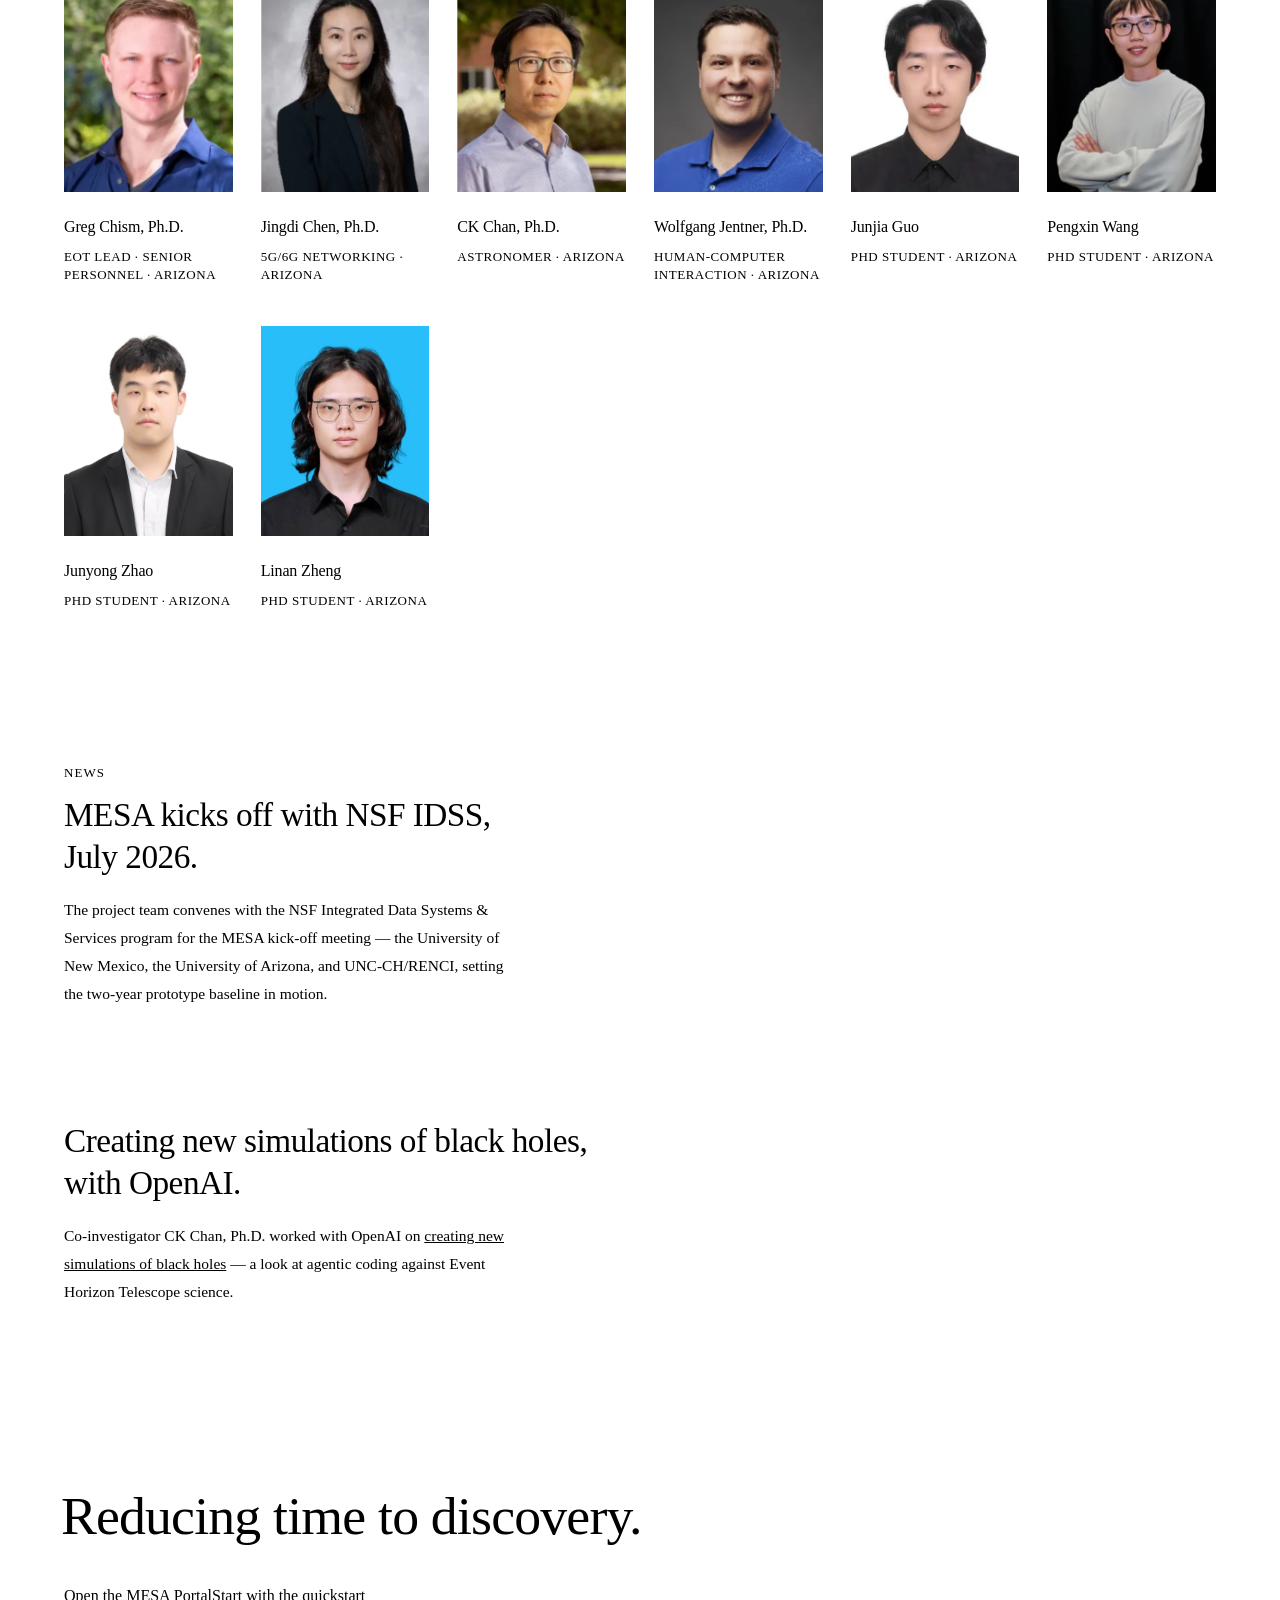
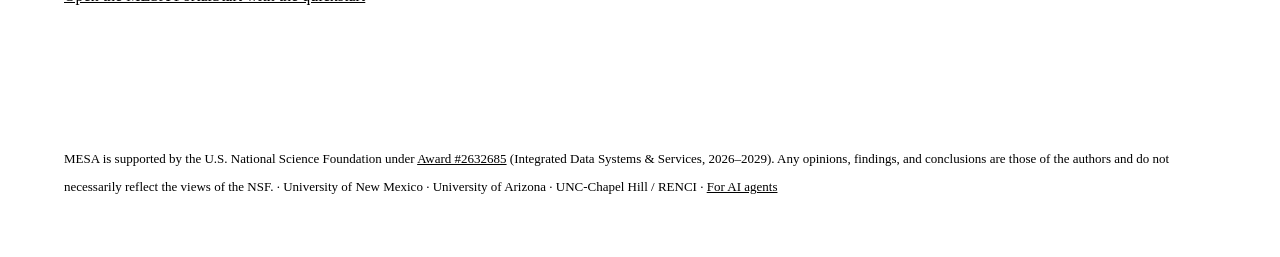
==== commit 20bc389c: "Add the MESA Portal and its featured apps to the landing site - index.html: an "In your browser" sec" ====
--- a/index.html
+++ b/index.html
@@ -26,8 +26,8 @@
 <meta name="okf:type" content="Website" />
 <meta name="okf:status" content="stable" />
 <meta name="okf:trust-tier" content="unverified" />
-<meta name="okf:generated-at" content="2026-09-10T00:00:00Z" />
-<meta name="okf:generated-by" content="claude/opus-5" />
+<meta name="okf:generated-at" content="2026-10-08T00:00:00Z" />
+<meta name="okf:generated-by" content="claude-code/2.1.294" />
 <meta name="okf:stale-after" content="2027-03-10T00:00:00Z" />
 <!-- okf:end -->
 <style>
@@ -330,6 +330,7 @@
 <nav class="nav">
   <span class="nav-brand"><img class="nav-logo" src="assets/mesa-logo.svg" alt="" width="28" height="28" /> MESA</span>
   <a href="#platform" aria-current="location">Platform</a>
+  <a href="#portal">Portal</a>
   <a href="#stack">Stack</a>
   <a href="#team">Team</a>
   <a href="#kickoff">Kick-off</a>
@@ -343,6 +344,7 @@
     <p class="sub">MESA — the Multidisciplinary Environment for Scientific Advancement — is an open-source, agentic AI platform that connects scientific data through curated, indexed metadata. A data lakehouse, a federated data mesh, and AI agents that speak both, running on national research infrastructure today.</p>
     <div class="row">
       <a class="btn btn-primary" href="https://idss-mesa.github.io/docs/">Read the docs</a>
+      <a class="btn btn-ghost" href="https://mesa.cyverse.org">Open the MESA Portal</a>
       <a class="btn btn-ghost" href="https://github.com/idss-mesa">github.com/idss-mesa</a>
     </div>
   </section>
@@ -378,6 +380,25 @@
       <p class="f-copy">Self-hosted LLM serving on vLLM, RAG pipelines over curated metadata, and an MCP server framework with sandboxed, multi-agent orchestration. Agents that find, describe, and move scientific data — with the guardrails written first.</p>
     </div>
   </section>
+
+  <section class="stack" id="portal">
+    <span class="kicker">In your browser</span>
+    <h2 class="stack-title">The MESA Portal. Sign in and start.</h2>
+    <p class="note">Sign in to <a href="https://mesa.cyverse.org">mesa.cyverse.org</a> with a free CyVerse account to browse, share, and describe your Data Store files, launch apps, and follow your analyses. The featured apps start from the portal with your Data Store mounted and the MESA MCP servers already registered for Claude Code, Codex, OpenCode, and Antigravity.</p>
+    <table class="table">
+      <thead><tr><th>Featured app</th><th>What it is</th><th>Source</th></tr></thead>
+      <tbody>
+        <tr><td><a href="https://idss-mesa.github.io/docs/apps/cli/">MESA Cloud Shell</a></td><td>A terminal in the browser with five AI coding-agent CLIs</td><td><a href="https://github.com/idss-mesa/cli">cli</a></td></tr>
+        <tr><td><a href="https://idss-mesa.github.io/docs/apps/jupyterlab/">MESA JupyterLab</a></td><td>Python, R, and Julia notebooks, with RStudio and VS Code in the Launcher</td><td><a href="https://github.com/idss-mesa/jupyterlab">jupyterlab</a></td></tr>
+        <tr><td><a href="https://idss-mesa.github.io/docs/apps/rstudio/">MESA RStudio Geospatial</a></td><td>RStudio on the Rocker geospatial stack</td><td><a href="https://github.com/idss-mesa/rstudio">rstudio</a></td></tr>
+        <tr><td><a href="https://idss-mesa.github.io/docs/apps/vscode/">MESA VS Code</a></td><td>VS Code in the browser, with Cline wired to the MESA MCP servers</td><td><a href="https://github.com/idss-mesa/vscode">vscode</a></td></tr>
+        <tr><td><a href="https://idss-mesa.github.io/docs/apps/kasm/">MESA KASM Ubuntu Desktop</a></td><td>A full Ubuntu desktop in the browser</td><td><a href="https://github.com/idss-mesa/kasm">kasm</a></td></tr>
+      </tbody>
+    </table>
+    <p class="note">Each app also has a GPU build with CUDA PyTorch and a local Ollama server. Step-by-step guides with screenshots cover <a href="https://idss-mesa.github.io/docs/portal/data/">managing data</a>, <a href="https://idss-mesa.github.io/docs/portal/applications/">starting applications</a>, and <a href="https://idss-mesa.github.io/docs/portal/analyses/">managing analyses</a>.</p>
+  </section>
+
+  <hr class="rule2" />
 
   <section class="stack" id="stack">
     <span class="kicker">The stack, today</span>
@@ -462,6 +483,7 @@
   <div class="wrap">
     <h3><span class="line">Reducing time to discovery.</span></h3>
     <div class="row">
+      <a class="btn btn-ghost" href="https://mesa.cyverse.org">Open the MESA Portal</a>
       <a class="btn btn-ghost" href="https://idss-mesa.github.io/docs/quickstart/">Start with the quickstart</a>
     </div>
   </div>
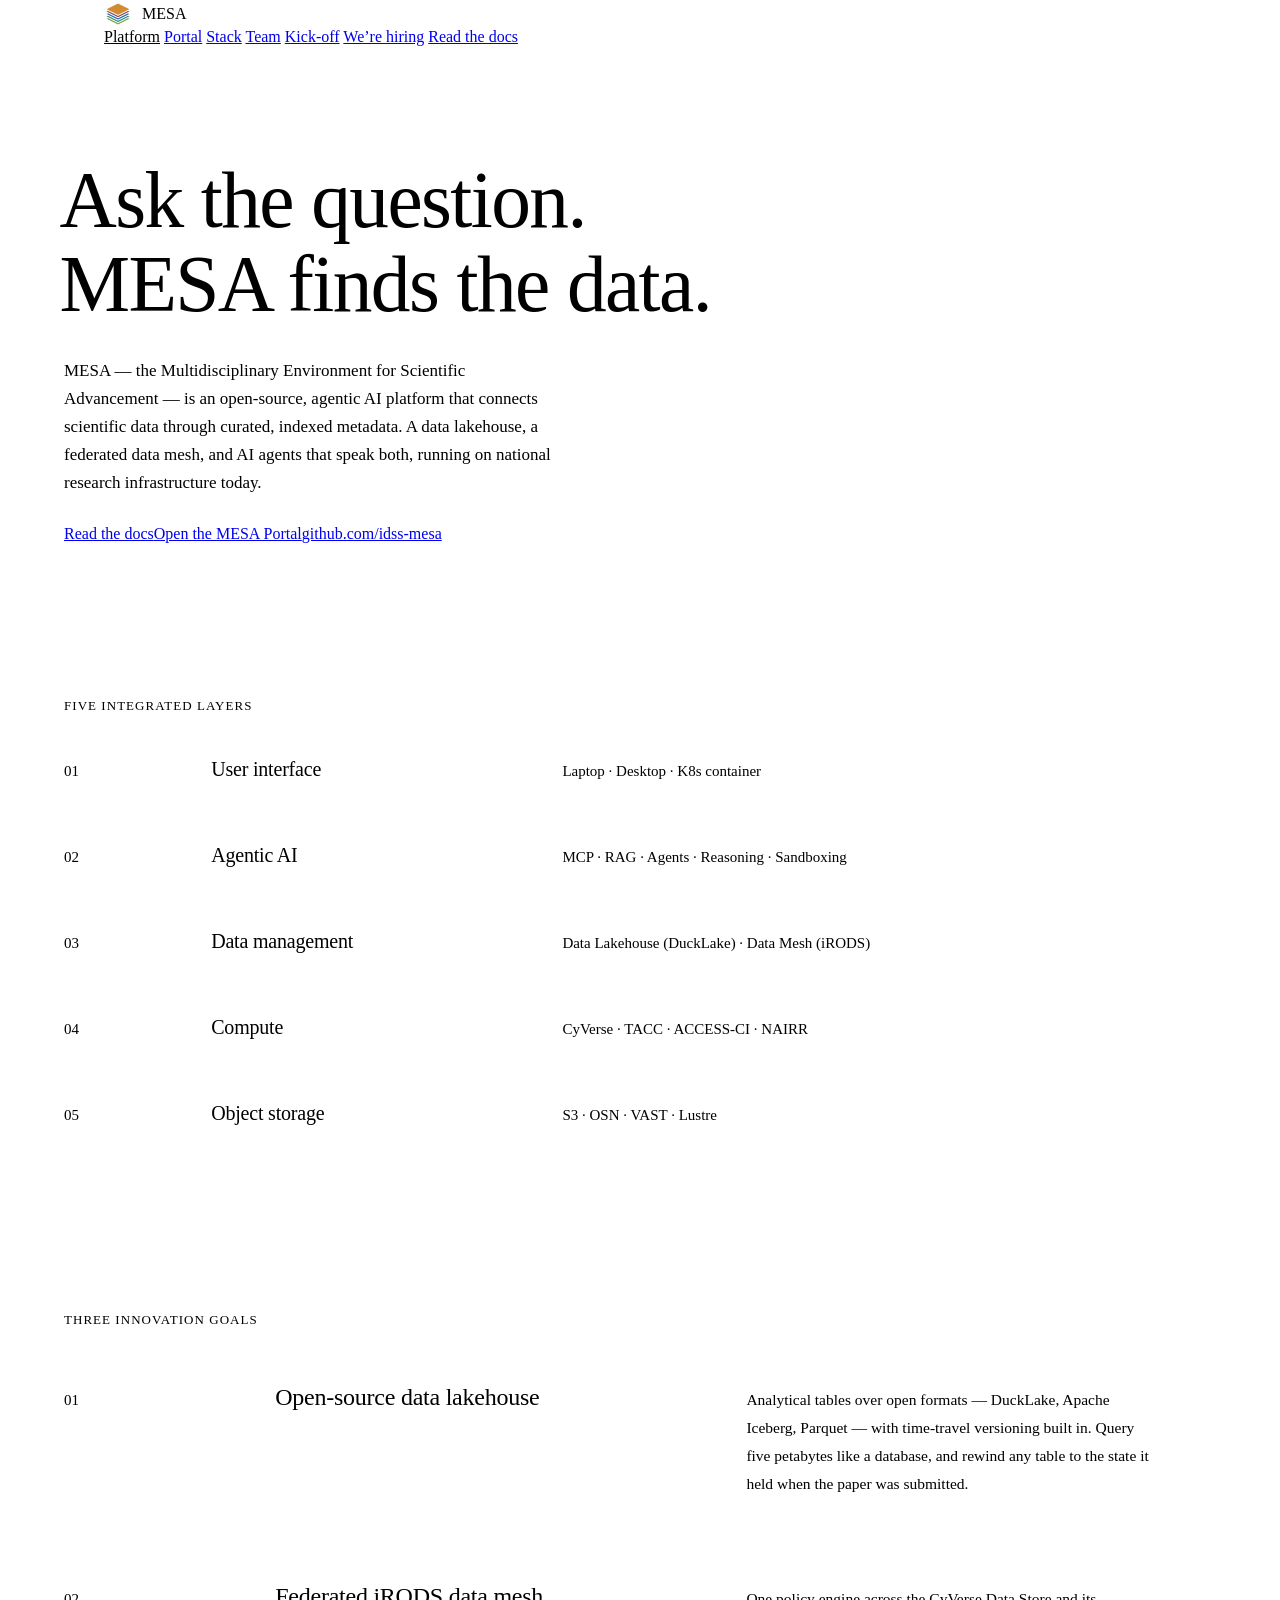
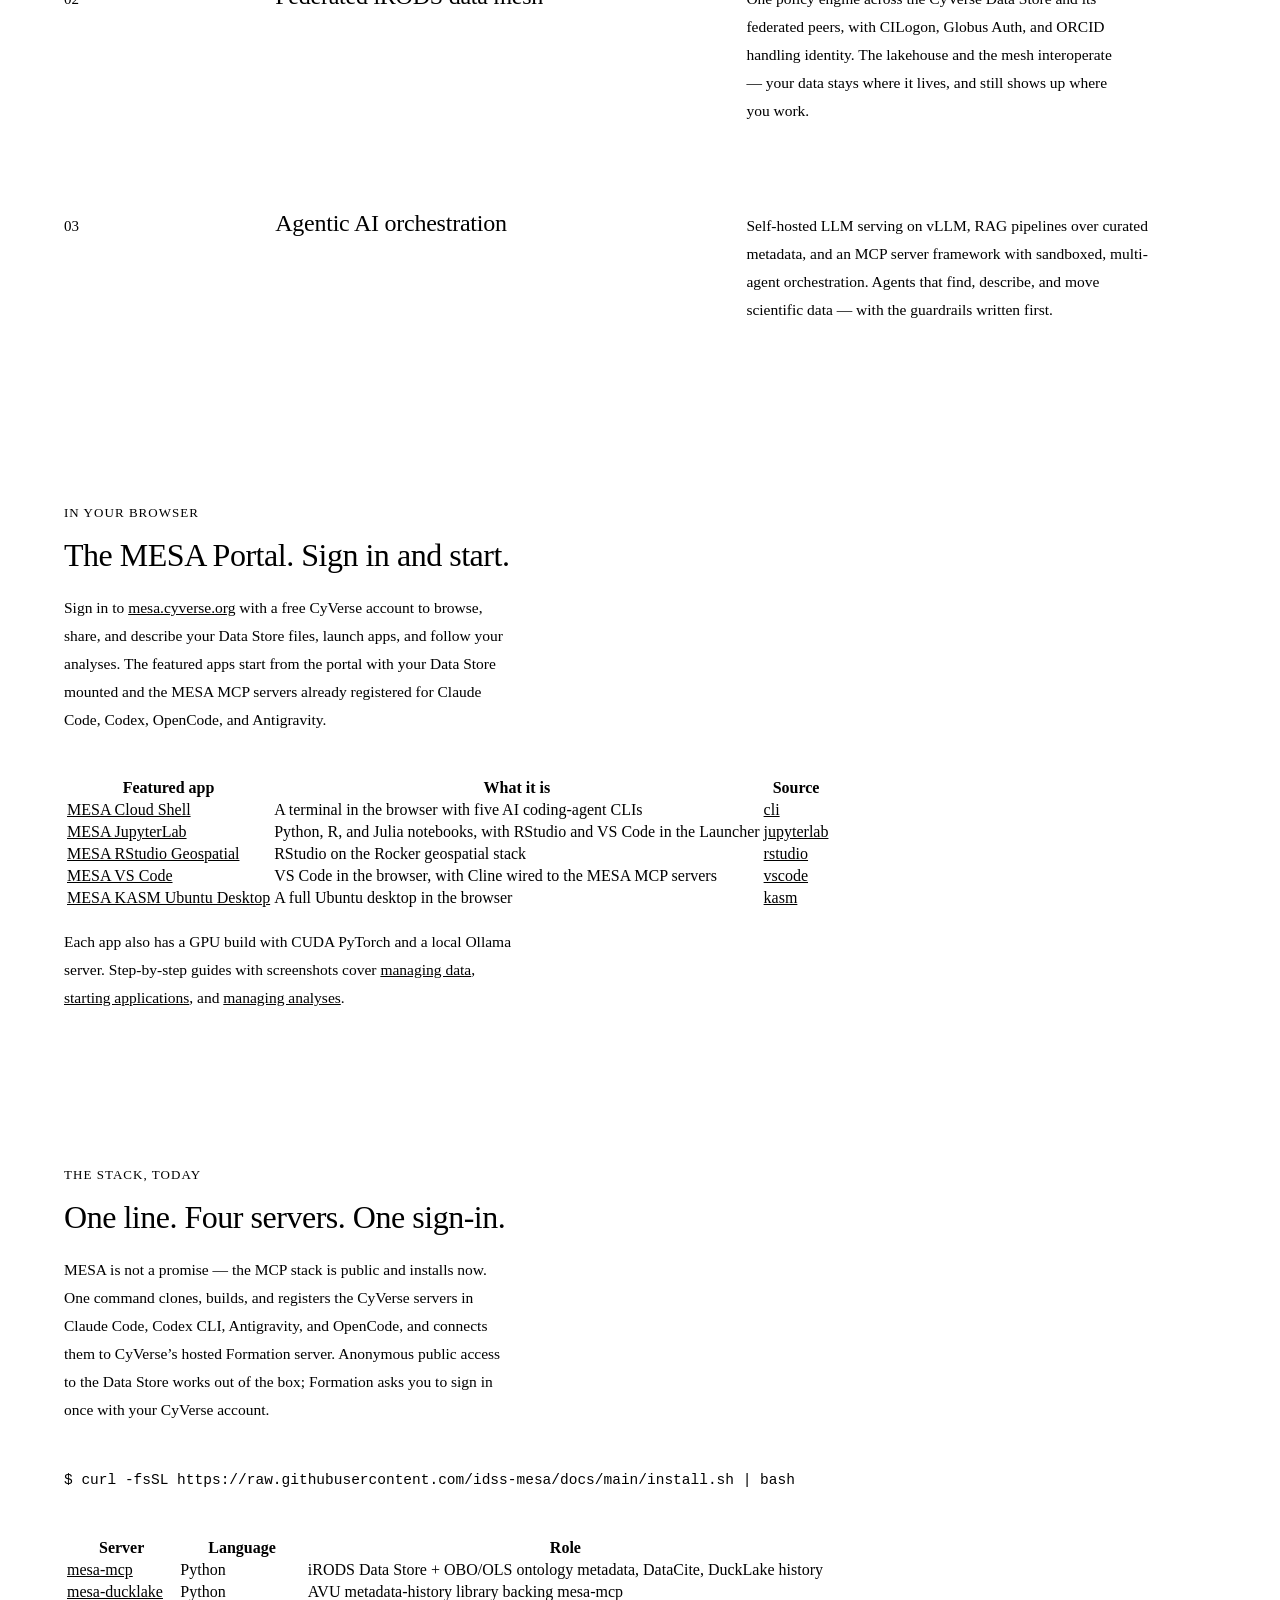
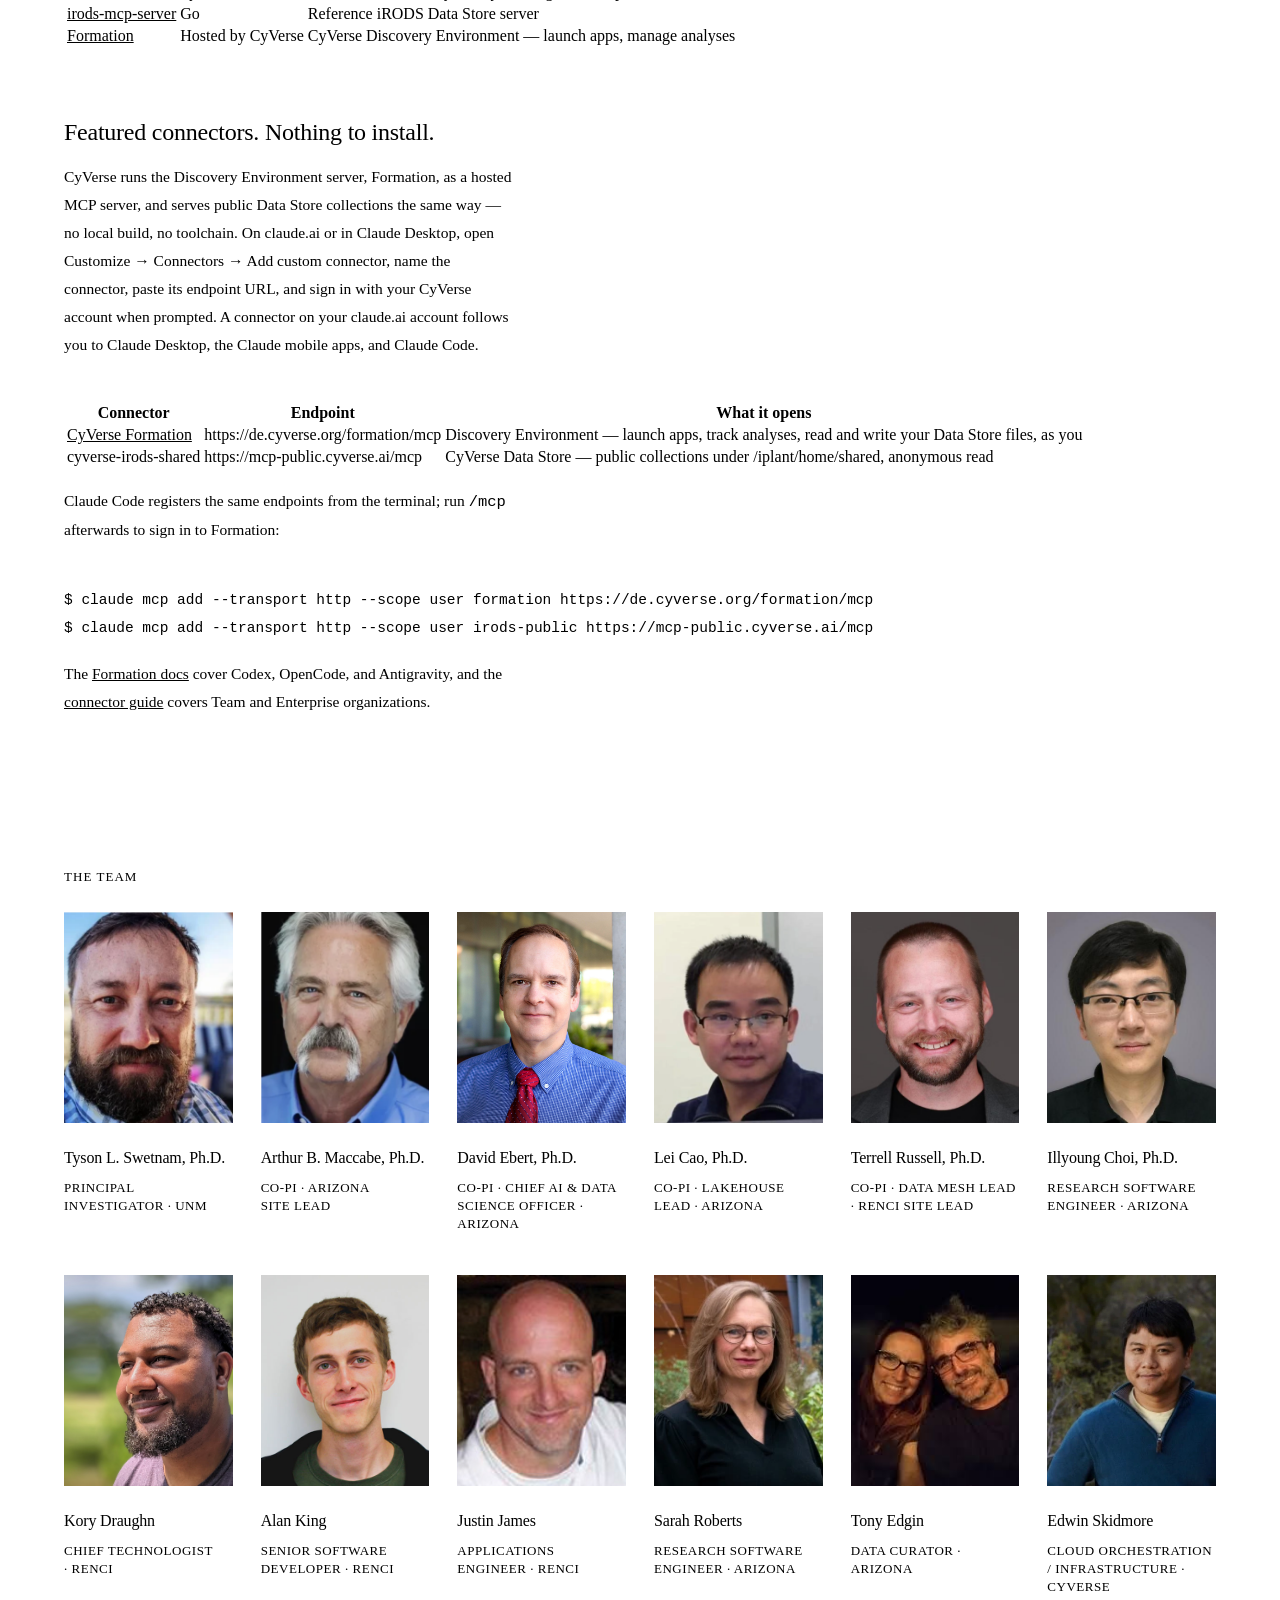
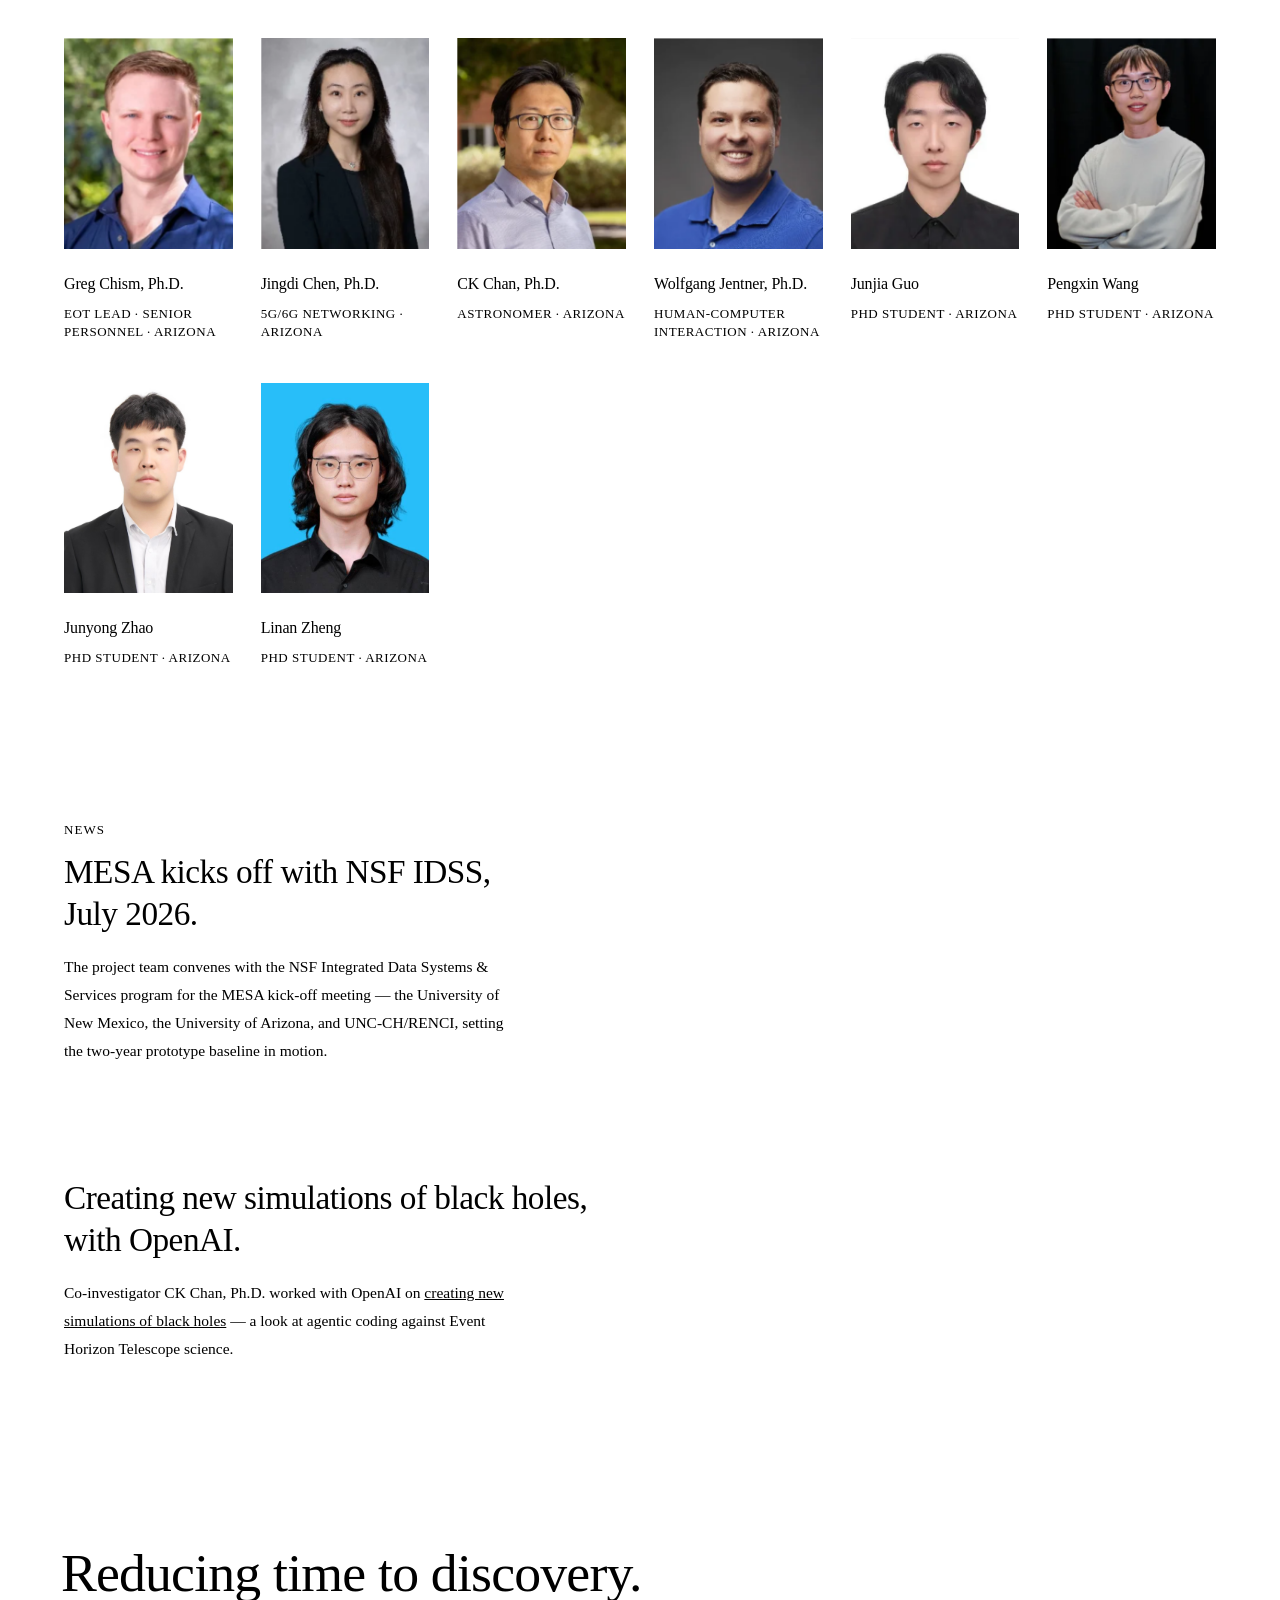
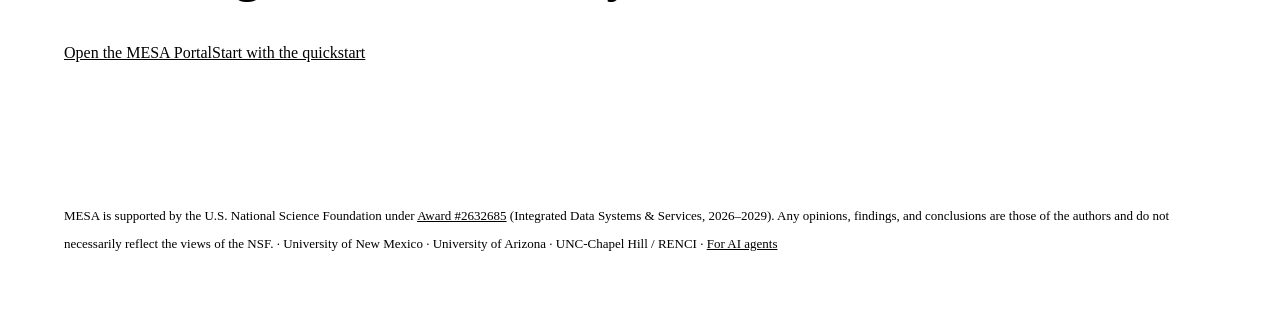
==== commit 42be3951: "Point the landing page at the hosted Formation MCP server The MESA stack table, featured connectors " ====
--- a/index.html
+++ b/index.html
@@ -190,6 +190,7 @@
 .code .prompt { color: var(--color-accent); user-select: none; }
 .stack .table { margin-top: calc(1.5 * var(--leading)); }
 .stack .table a { color: var(--color-text); }
+.stack .table td { overflow-wrap: anywhere; } /* endpoint URLs wrap at phone width */
 .stack .table a:hover { color: var(--color-accent-700); }
 /* — featured-connectors sub-block: the sub-head rides the feature-title scale,
    everything else reuses the section's drawn structure (ruled table, code box) — */
@@ -402,8 +403,8 @@
 
   <section class="stack" id="stack">
     <span class="kicker">The stack, today</span>
-    <h2 class="stack-title">One line. Four servers. No credentials required.</h2>
-    <p class="note">MESA is not a promise — the MCP stack is public and installs now. One command clones, builds, and registers four CyVerse servers in Claude Code; anonymous public access to the Data Store works out of the box.</p>
+    <h2 class="stack-title">One line. Four servers. One sign-in.</h2>
+    <p class="note">MESA is not a promise — the MCP stack is public and installs now. One command clones, builds, and registers the CyVerse servers in Claude Code, Codex CLI, Antigravity, and OpenCode, and connects them to CyVerse’s hosted Formation server. Anonymous public access to the Data Store works out of the box; Formation asks you to sign in once with your CyVerse account.</p>
     <div class="code"><span class="prompt">$</span> curl -fsSL https://raw.githubusercontent.com/idss-mesa/docs/main/install.sh | bash</div>
     <table class="table">
       <thead><tr><th>Server</th><th>Language</th><th>Role</th></tr></thead>
@@ -411,22 +412,22 @@
         <tr><td><a href="https://github.com/idss-mesa/mesa-mcp">mesa-mcp</a></td><td>Python</td><td>iRODS Data Store + OBO/OLS ontology metadata, DataCite, DuckLake history</td></tr>
         <tr><td><a href="https://github.com/idss-mesa/mesa-ducklake">mesa-ducklake</a></td><td>Python</td><td>AVU metadata-history library backing mesa-mcp</td></tr>
         <tr><td><a href="https://github.com/idss-mesa/irods-mcp-server">irods-mcp-server</a></td><td>Go</td><td>Reference iRODS Data Store server</td></tr>
-        <tr><td><a href="https://github.com/idss-mesa/formation-mcp">formation-mcp</a></td><td>Go</td><td>CyVerse Discovery Environment — launch apps, manage analyses</td></tr>
+        <tr><td><a href="https://idss-mesa.github.io/docs/servers/formation-mcp/">Formation</a></td><td>Hosted by CyVerse</td><td>CyVerse Discovery Environment — launch apps, manage analyses</td></tr>
       </tbody>
     </table>
     <h3 class="sub">Featured connectors. Nothing to install.</h3>
-    <p class="note">The Data Store and Discovery Environment servers also run hosted, as remote MCP connectors — no local build, no toolchain. In Claude Desktop or claude.ai, open Settings → Connectors → Add custom connector, name the connector, paste its endpoint URL, and authenticate when prompted. A connector added to your claude.ai organization follows you everywhere Claude runs: Claude Desktop, claude.ai, and Claude Code on the web.</p>
+    <p class="note">CyVerse runs the Discovery Environment server, Formation, as a hosted MCP server, and serves public Data Store collections the same way — no local build, no toolchain. On claude.ai or in Claude Desktop, open Customize → Connectors → Add custom connector, name the connector, paste its endpoint URL, and sign in with your CyVerse account when prompted. A connector on your claude.ai account follows you to Claude Desktop, the Claude mobile apps, and Claude Code.</p>
     <table class="table">
-      <thead><tr><th>Connector</th><th>Server</th><th>What it opens</th></tr></thead>
+      <thead><tr><th>Connector</th><th>Endpoint</th><th>What it opens</th></tr></thead>
       <tbody>
-        <tr><td>cyverse-irods-shared</td><td><a href="https://github.com/idss-mesa/irods-mcp-server">irods-mcp-server</a></td><td>CyVerse Data Store — public collections under /iplant/home/shared, anonymous read</td></tr>
-        <tr><td>cyverse-formation</td><td><a href="https://github.com/idss-mesa/formation-mcp">formation-mcp</a></td><td>Discovery Environment — browse data, launch apps, track analyses</td></tr>
+        <tr><td><a href="https://idss-mesa.github.io/docs/claude-ai/">CyVerse Formation</a></td><td>https://de.cyverse.org/formation/mcp</td><td>Discovery Environment — launch apps, track analyses, read and write your Data Store files, as you</td></tr>
+        <tr><td>cyverse-irods-shared</td><td>https://mcp-public.cyverse.ai/mcp</td><td>CyVerse Data Store — public collections under /iplant/home/shared, anonymous read</td></tr>
       </tbody>
     </table>
-    <p class="note">Claude Code registers the same endpoints from the terminal:</p>
-    <div class="code"><span class="prompt">$</span> claude mcp add --transport http irods https://IRODS-ENDPOINT/mcp
-<span class="prompt">$</span> claude mcp add --transport http formation https://FORMATION-ENDPOINT/mcp</div>
-    <p class="note">Swap in the current endpoint URLs from the <a href="https://idss-mesa.github.io/docs/">docs</a>, which also cover credentialed access, running either server locally in Claude Desktop via claude_desktop_config.json, and self-hosting the endpoints.</p>
+    <p class="note">Claude Code registers the same endpoints from the terminal; run <code>/mcp</code> afterwards to sign in to Formation:</p>
+    <div class="code"><span class="prompt">$</span> claude mcp add --transport http --scope user formation https://de.cyverse.org/formation/mcp
+<span class="prompt">$</span> claude mcp add --transport http --scope user irods-public https://mcp-public.cyverse.ai/mcp</div>
+    <p class="note">The <a href="https://idss-mesa.github.io/docs/servers/formation-mcp/">Formation docs</a> cover Codex, OpenCode, and Antigravity, and the <a href="https://idss-mesa.github.io/docs/claude-ai/">connector guide</a> covers Team and Enterprise organizations.</p>
   </section>
 
   <section class="team" id="team">
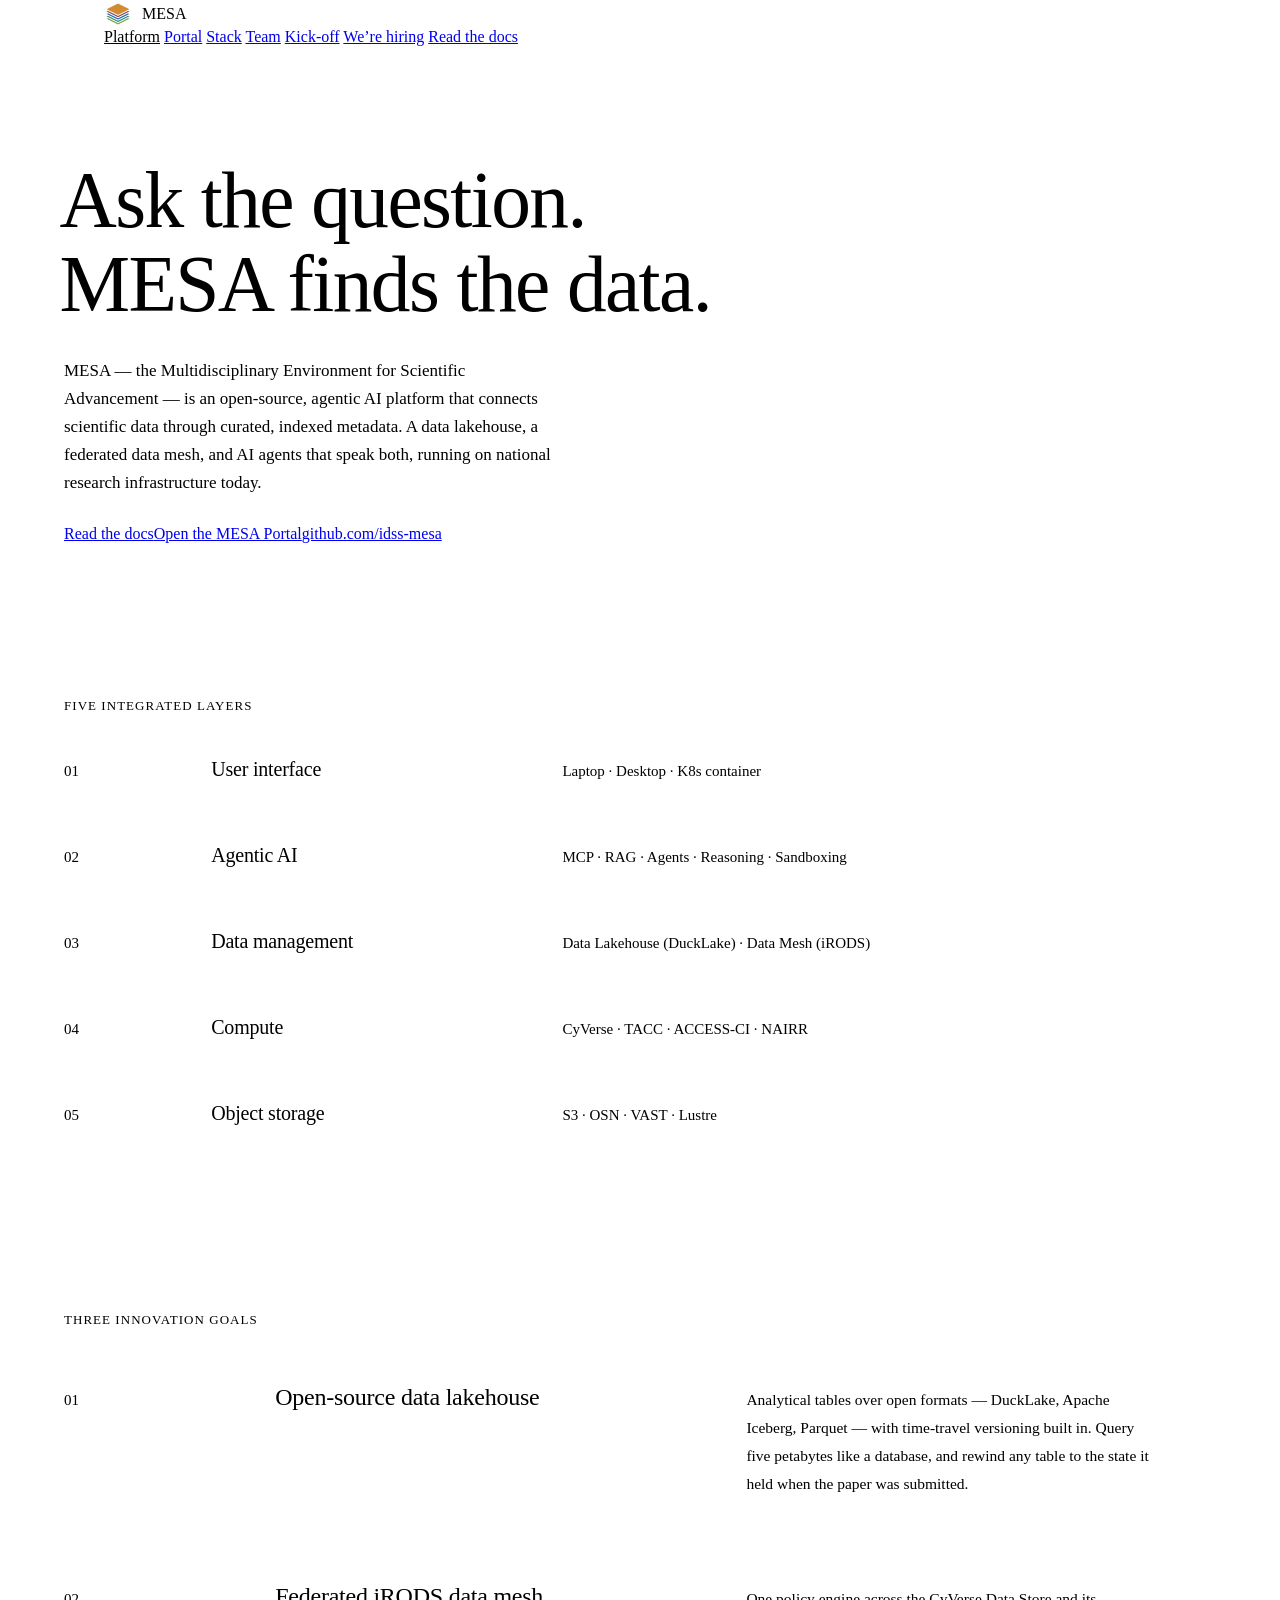
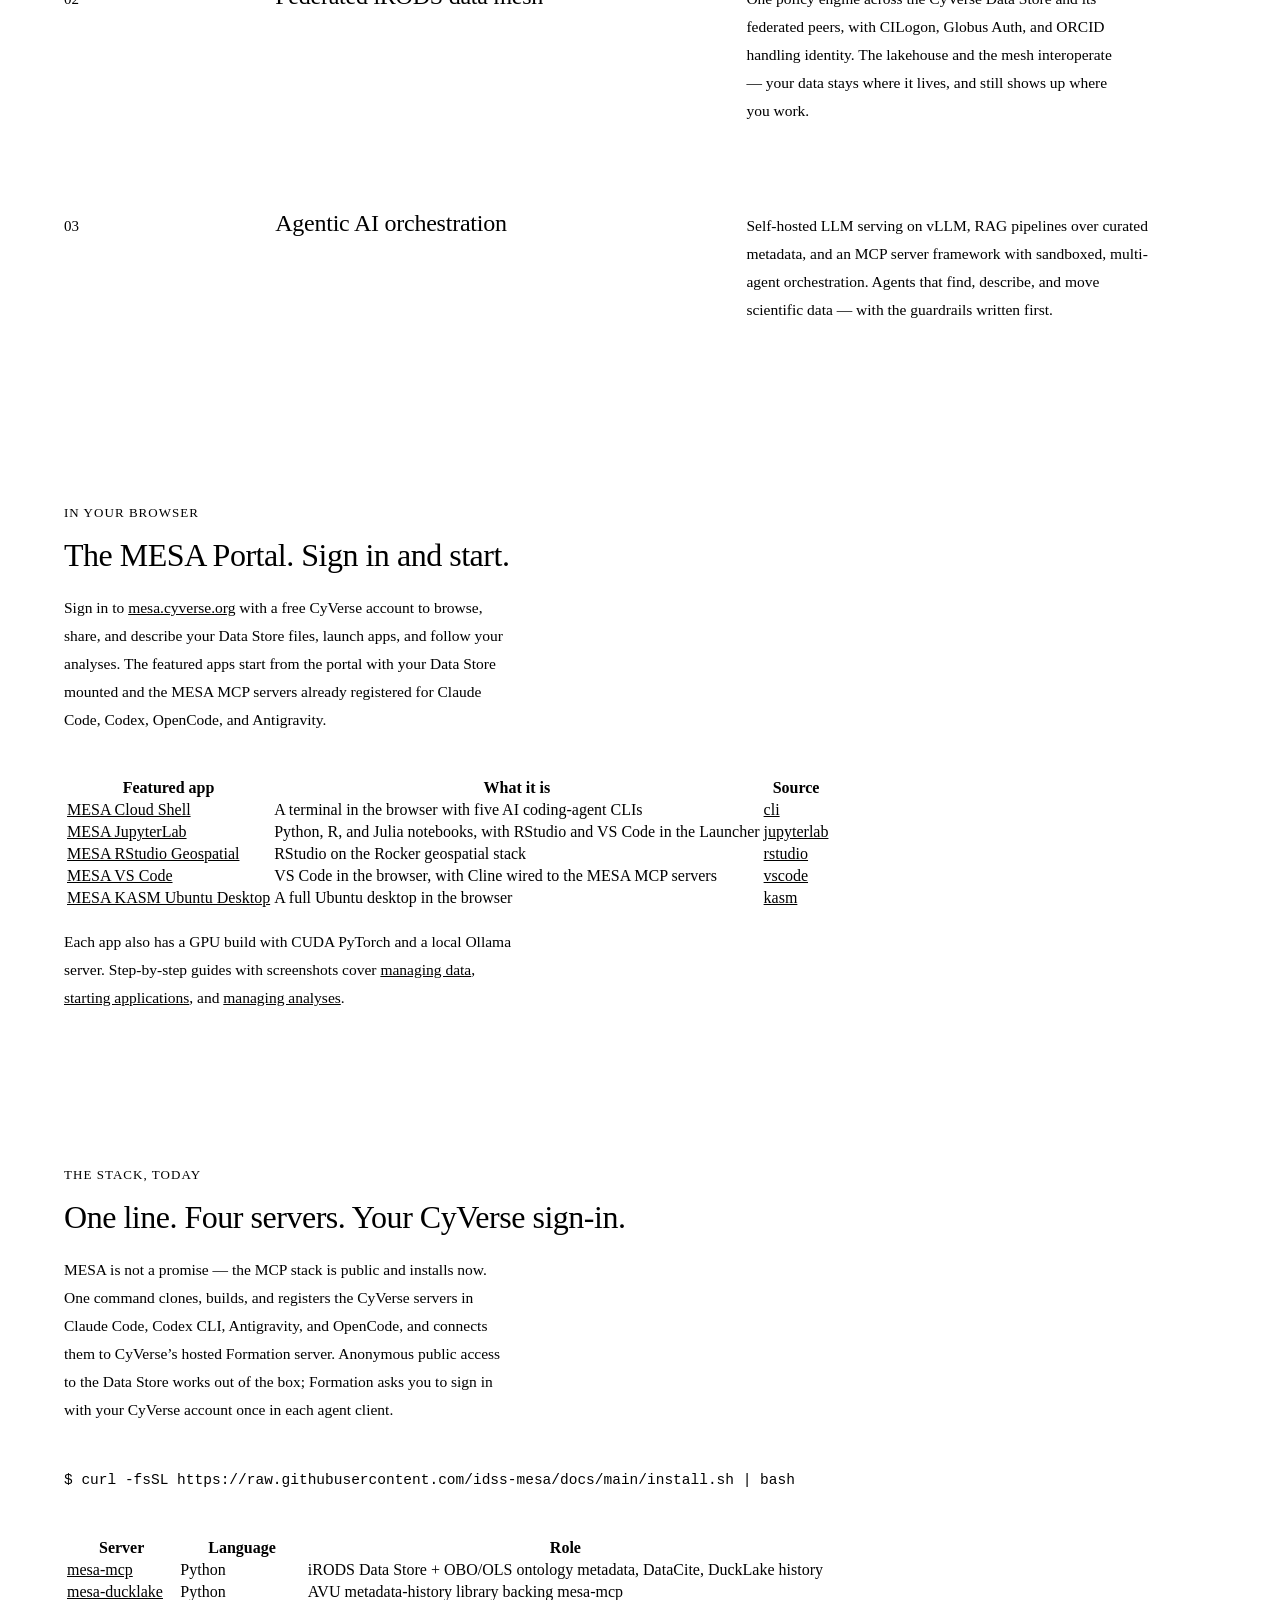
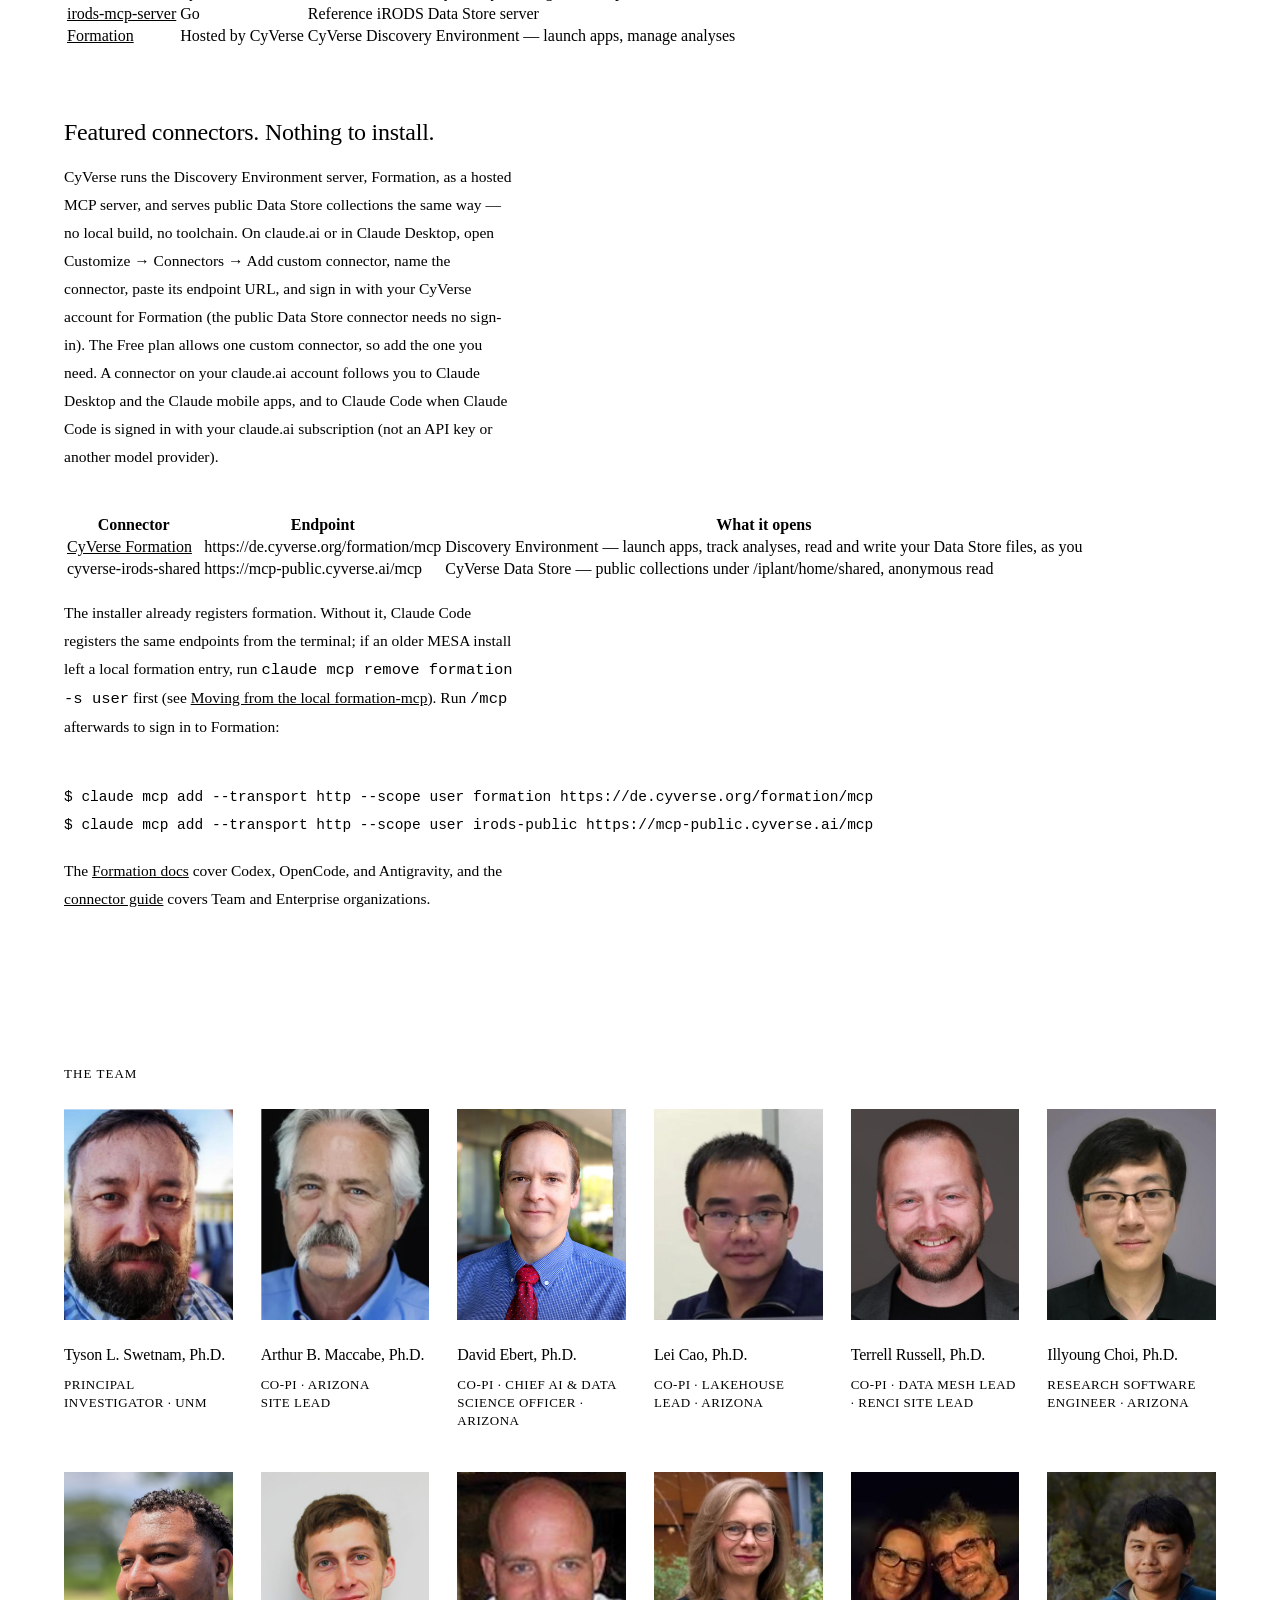
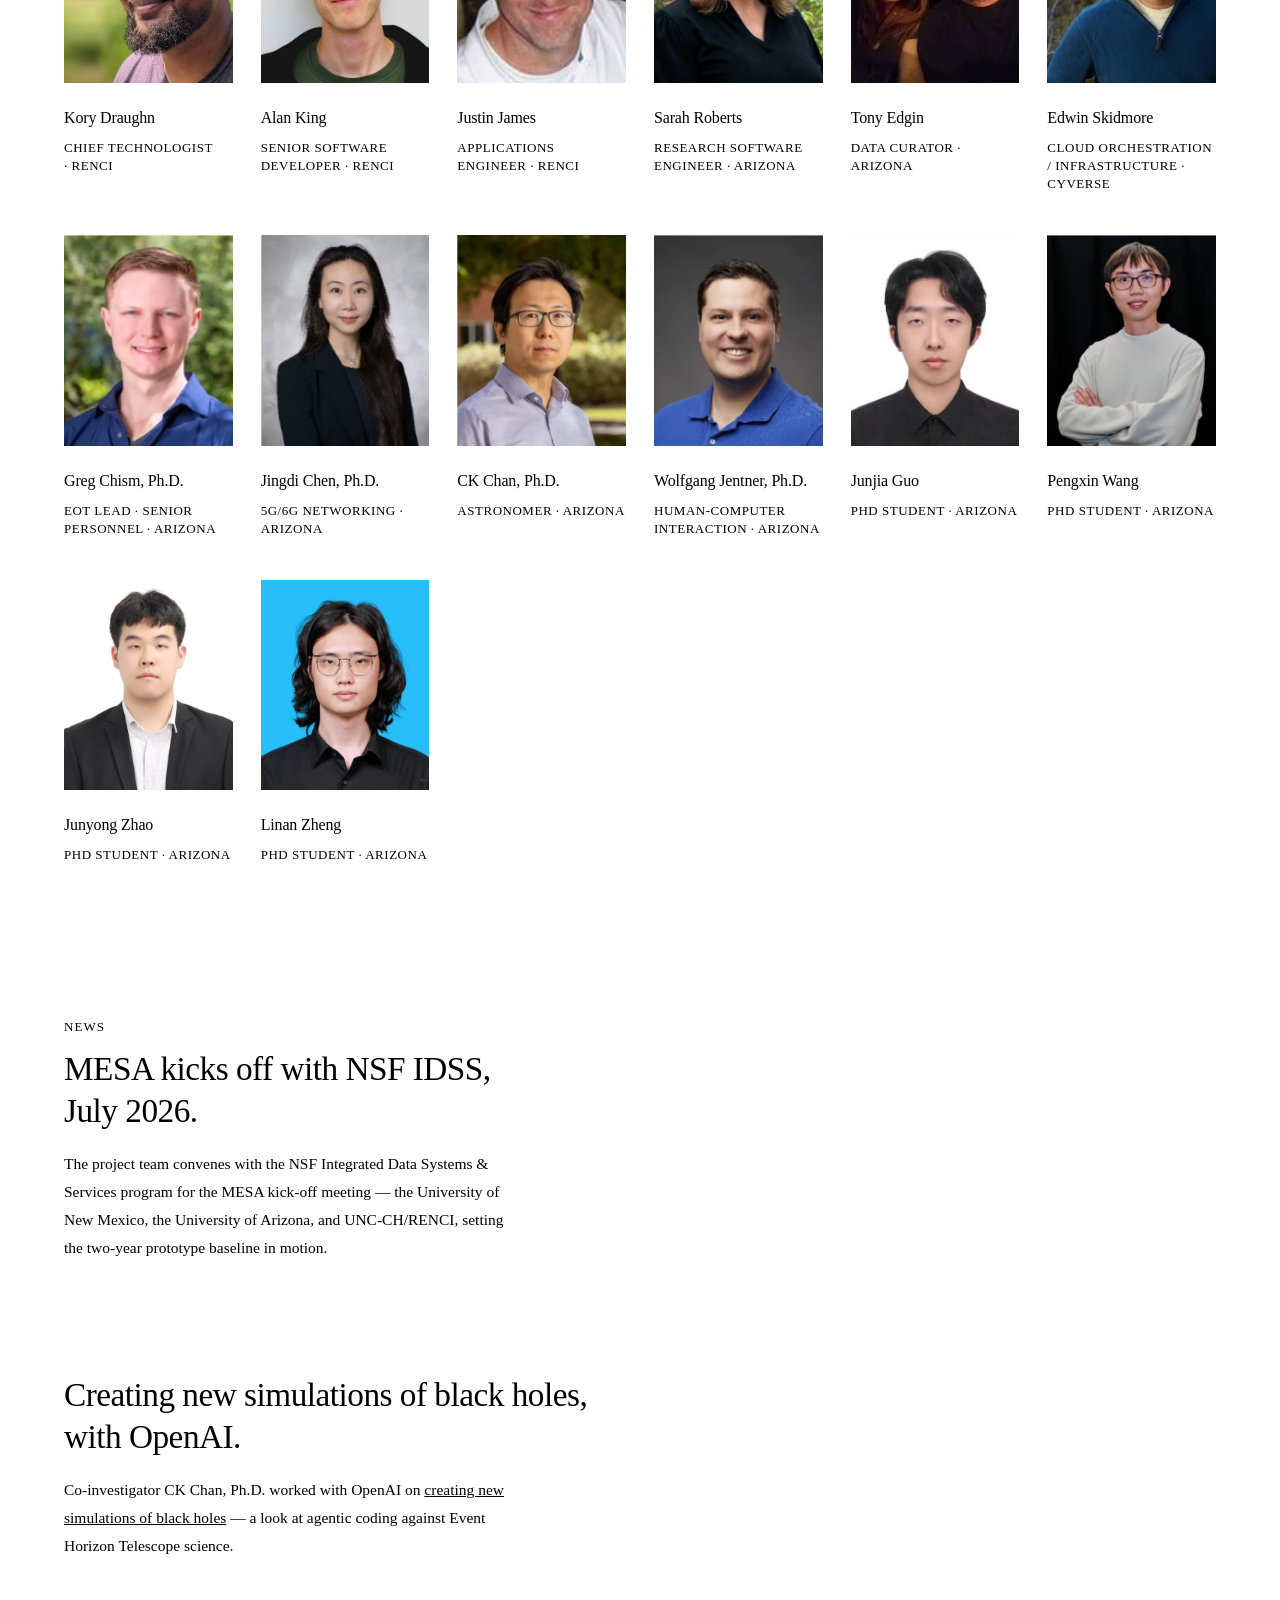
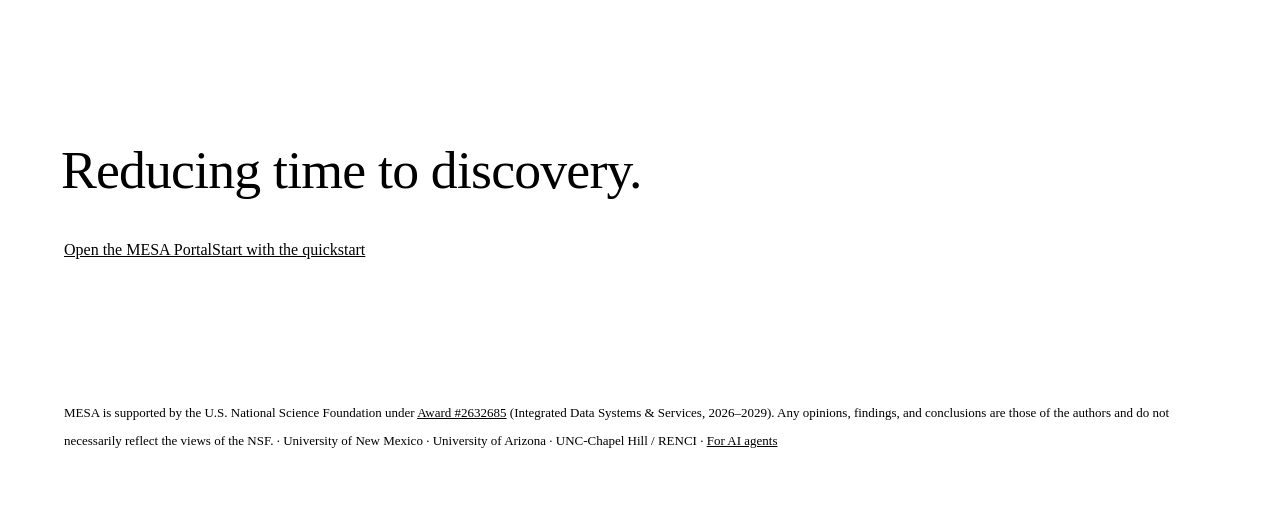
==== commit 3863c401: "Qualify Formation sign-in and connector claims on the landing page Formation asks for a CyVerse sign" ====
--- a/index.html
+++ b/index.html
@@ -403,8 +403,8 @@
 
   <section class="stack" id="stack">
     <span class="kicker">The stack, today</span>
-    <h2 class="stack-title">One line. Four servers. One sign-in.</h2>
-    <p class="note">MESA is not a promise — the MCP stack is public and installs now. One command clones, builds, and registers the CyVerse servers in Claude Code, Codex CLI, Antigravity, and OpenCode, and connects them to CyVerse’s hosted Formation server. Anonymous public access to the Data Store works out of the box; Formation asks you to sign in once with your CyVerse account.</p>
+    <h2 class="stack-title">One line. Four servers. Your CyVerse sign-in.</h2>
+    <p class="note">MESA is not a promise — the MCP stack is public and installs now. One command clones, builds, and registers the CyVerse servers in Claude Code, Codex CLI, Antigravity, and OpenCode, and connects them to CyVerse’s hosted Formation server. Anonymous public access to the Data Store works out of the box; Formation asks you to sign in with your CyVerse account once in each agent client.</p>
     <div class="code"><span class="prompt">$</span> curl -fsSL https://raw.githubusercontent.com/idss-mesa/docs/main/install.sh | bash</div>
     <table class="table">
       <thead><tr><th>Server</th><th>Language</th><th>Role</th></tr></thead>
@@ -416,7 +416,7 @@
       </tbody>
     </table>
     <h3 class="sub">Featured connectors. Nothing to install.</h3>
-    <p class="note">CyVerse runs the Discovery Environment server, Formation, as a hosted MCP server, and serves public Data Store collections the same way — no local build, no toolchain. On claude.ai or in Claude Desktop, open Customize → Connectors → Add custom connector, name the connector, paste its endpoint URL, and sign in with your CyVerse account when prompted. A connector on your claude.ai account follows you to Claude Desktop, the Claude mobile apps, and Claude Code.</p>
+    <p class="note">CyVerse runs the Discovery Environment server, Formation, as a hosted MCP server, and serves public Data Store collections the same way — no local build, no toolchain. On claude.ai or in Claude Desktop, open Customize → Connectors → Add custom connector, name the connector, paste its endpoint URL, and sign in with your CyVerse account for Formation (the public Data Store connector needs no sign-in). The Free plan allows one custom connector, so add the one you need. A connector on your claude.ai account follows you to Claude Desktop and the Claude mobile apps, and to Claude Code when Claude Code is signed in with your claude.ai subscription (not an API key or another model provider).</p>
     <table class="table">
       <thead><tr><th>Connector</th><th>Endpoint</th><th>What it opens</th></tr></thead>
       <tbody>
@@ -424,7 +424,7 @@
         <tr><td>cyverse-irods-shared</td><td>https://mcp-public.cyverse.ai/mcp</td><td>CyVerse Data Store — public collections under /iplant/home/shared, anonymous read</td></tr>
       </tbody>
     </table>
-    <p class="note">Claude Code registers the same endpoints from the terminal; run <code>/mcp</code> afterwards to sign in to Formation:</p>
+    <p class="note">The installer already registers formation. Without it, Claude Code registers the same endpoints from the terminal; if an older MESA install left a local formation entry, run <code>claude mcp remove formation -s user</code> first (see <a href="https://idss-mesa.github.io/docs/servers/formation-mcp/#moving-from-the-local-formation-mcp">Moving from the local formation-mcp</a>). Run <code>/mcp</code> afterwards to sign in to Formation:</p>
     <div class="code"><span class="prompt">$</span> claude mcp add --transport http --scope user formation https://de.cyverse.org/formation/mcp
 <span class="prompt">$</span> claude mcp add --transport http --scope user irods-public https://mcp-public.cyverse.ai/mcp</div>
     <p class="note">The <a href="https://idss-mesa.github.io/docs/servers/formation-mcp/">Formation docs</a> cover Codex, OpenCode, and Antigravity, and the <a href="https://idss-mesa.github.io/docs/claude-ai/">connector guide</a> covers Team and Enterprise organizations.</p>
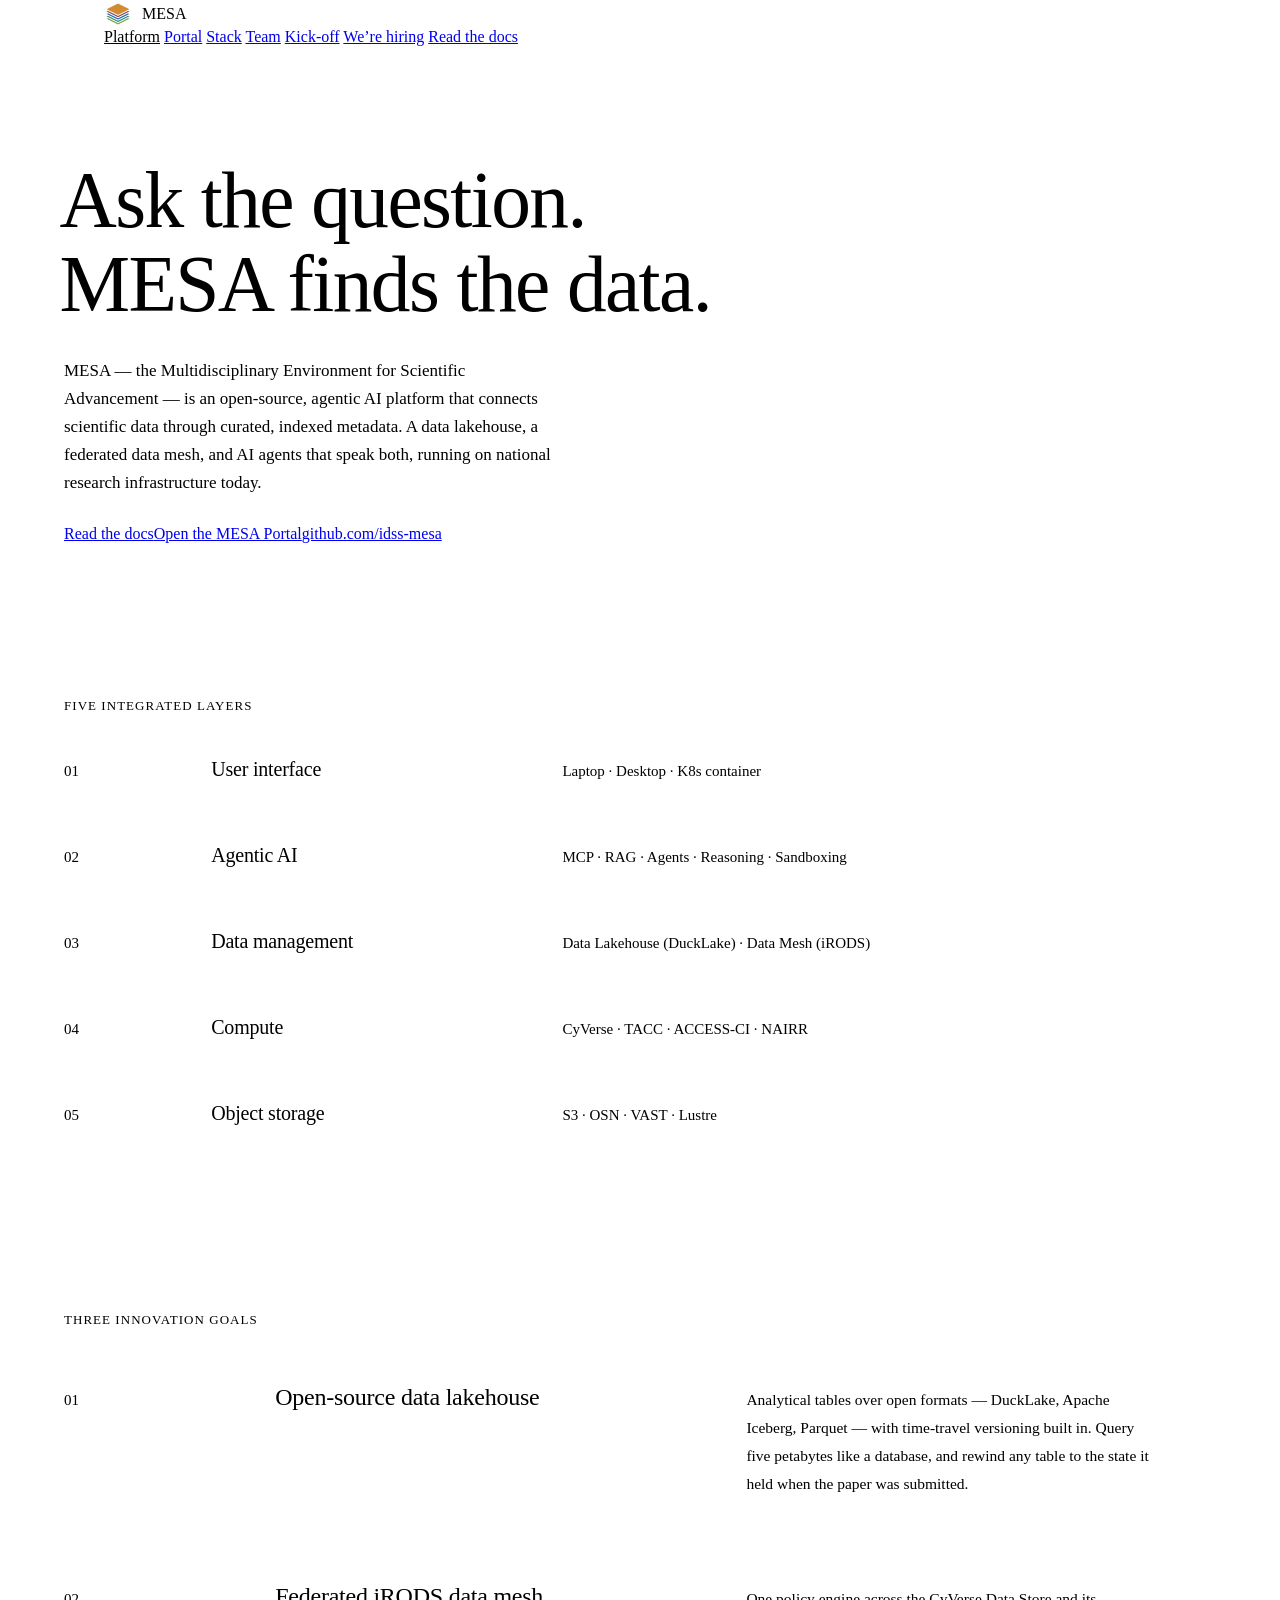
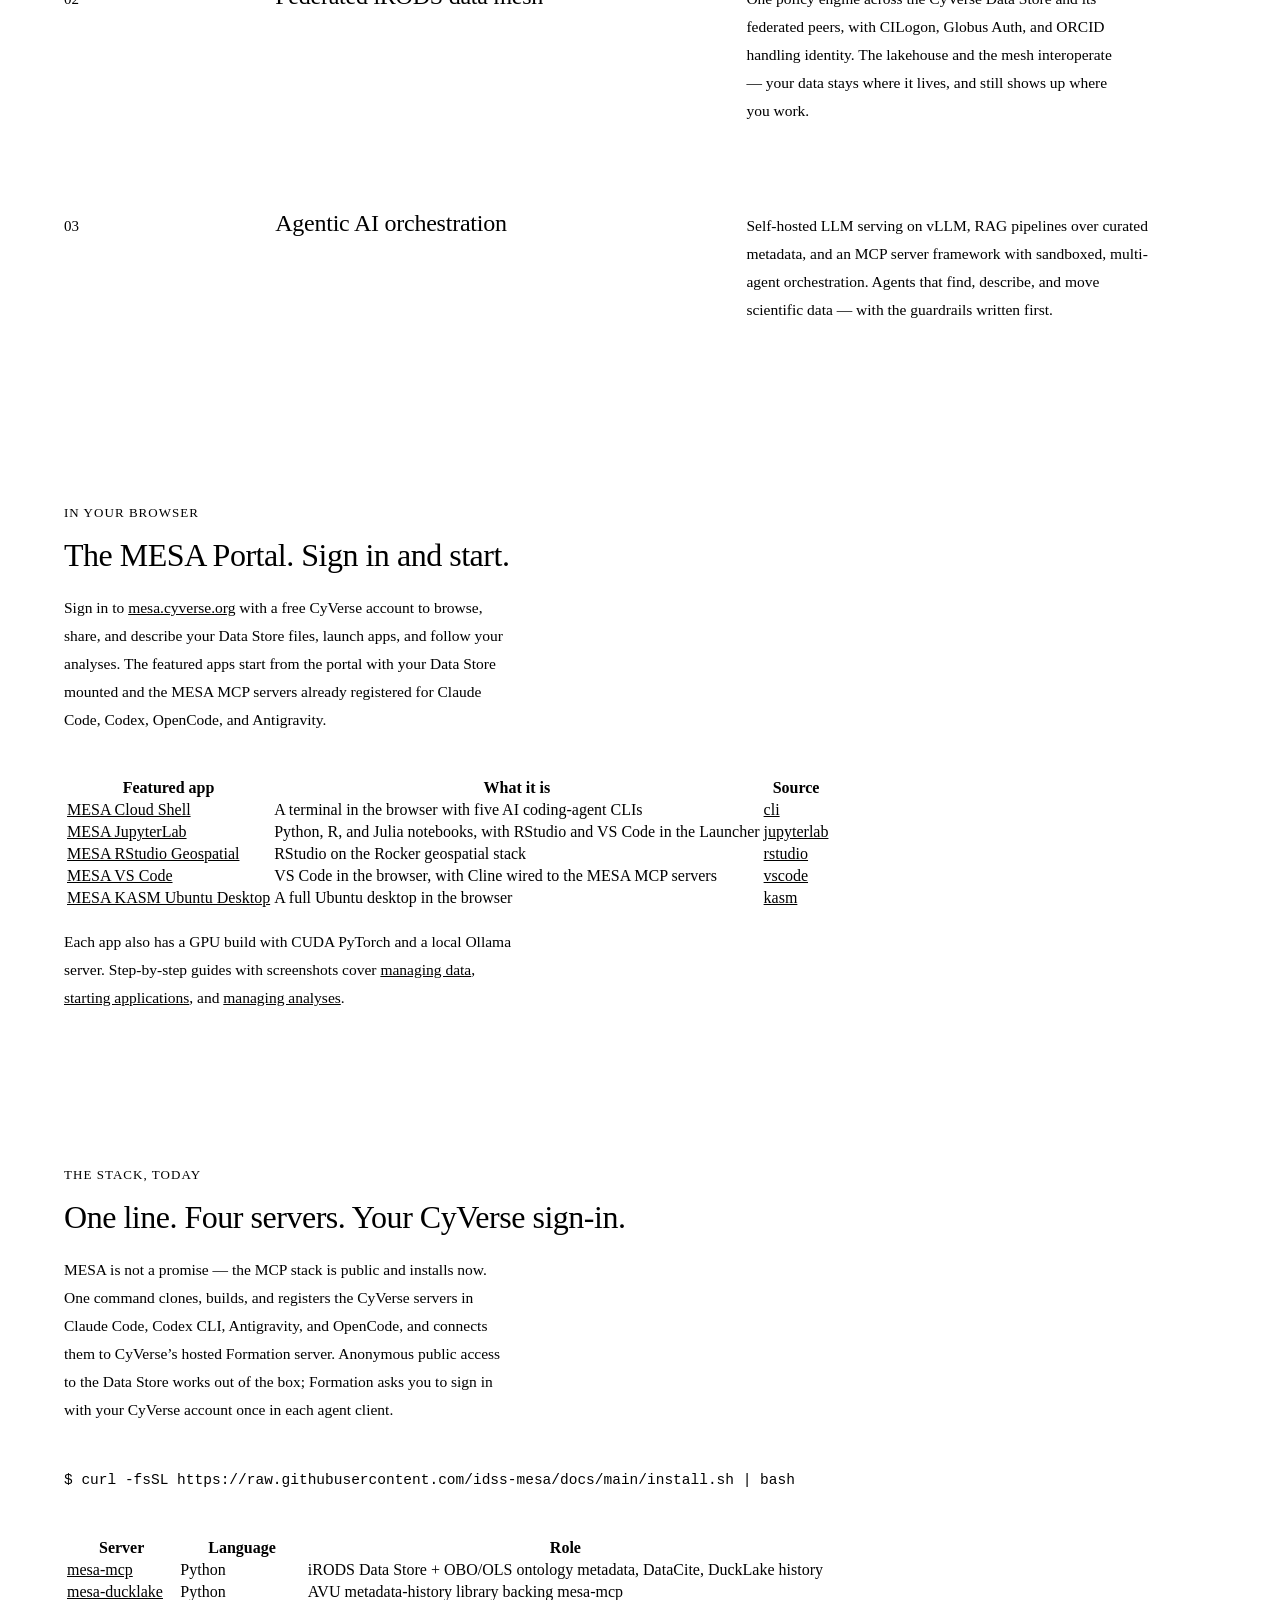
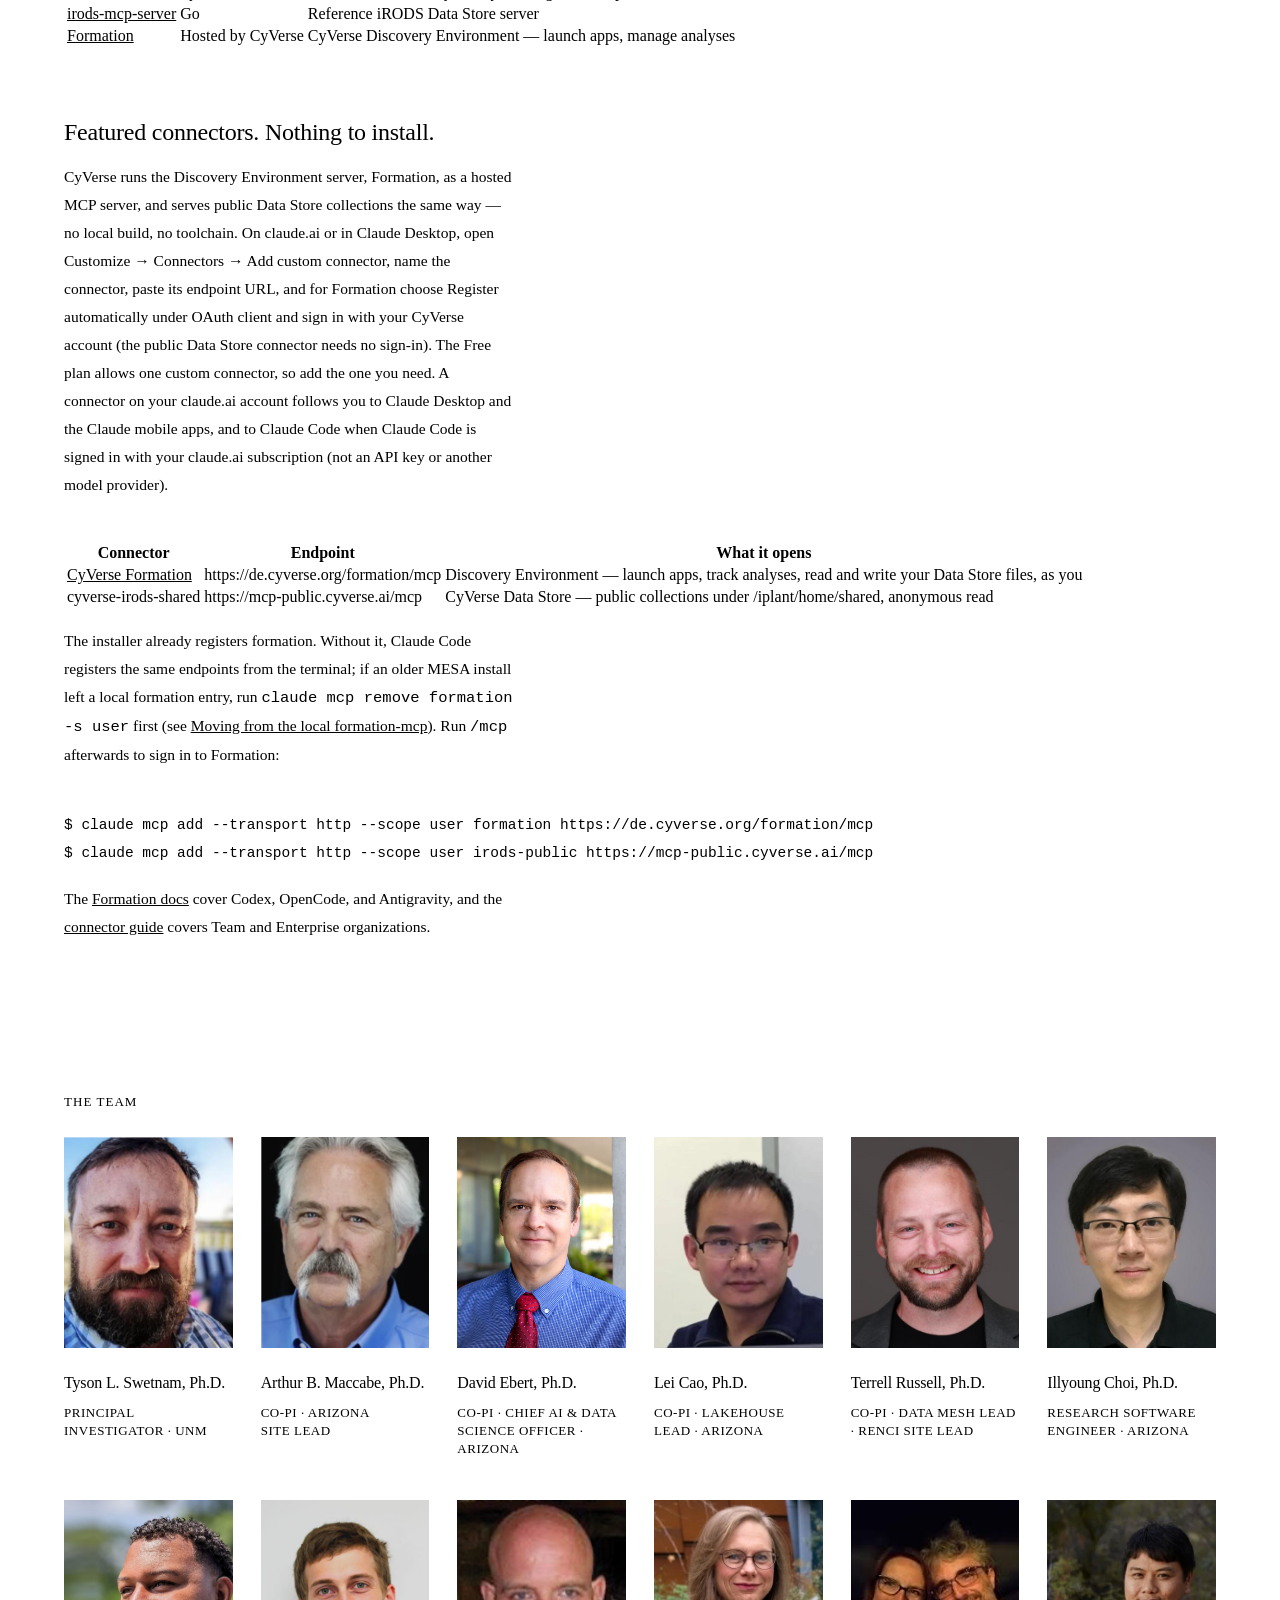
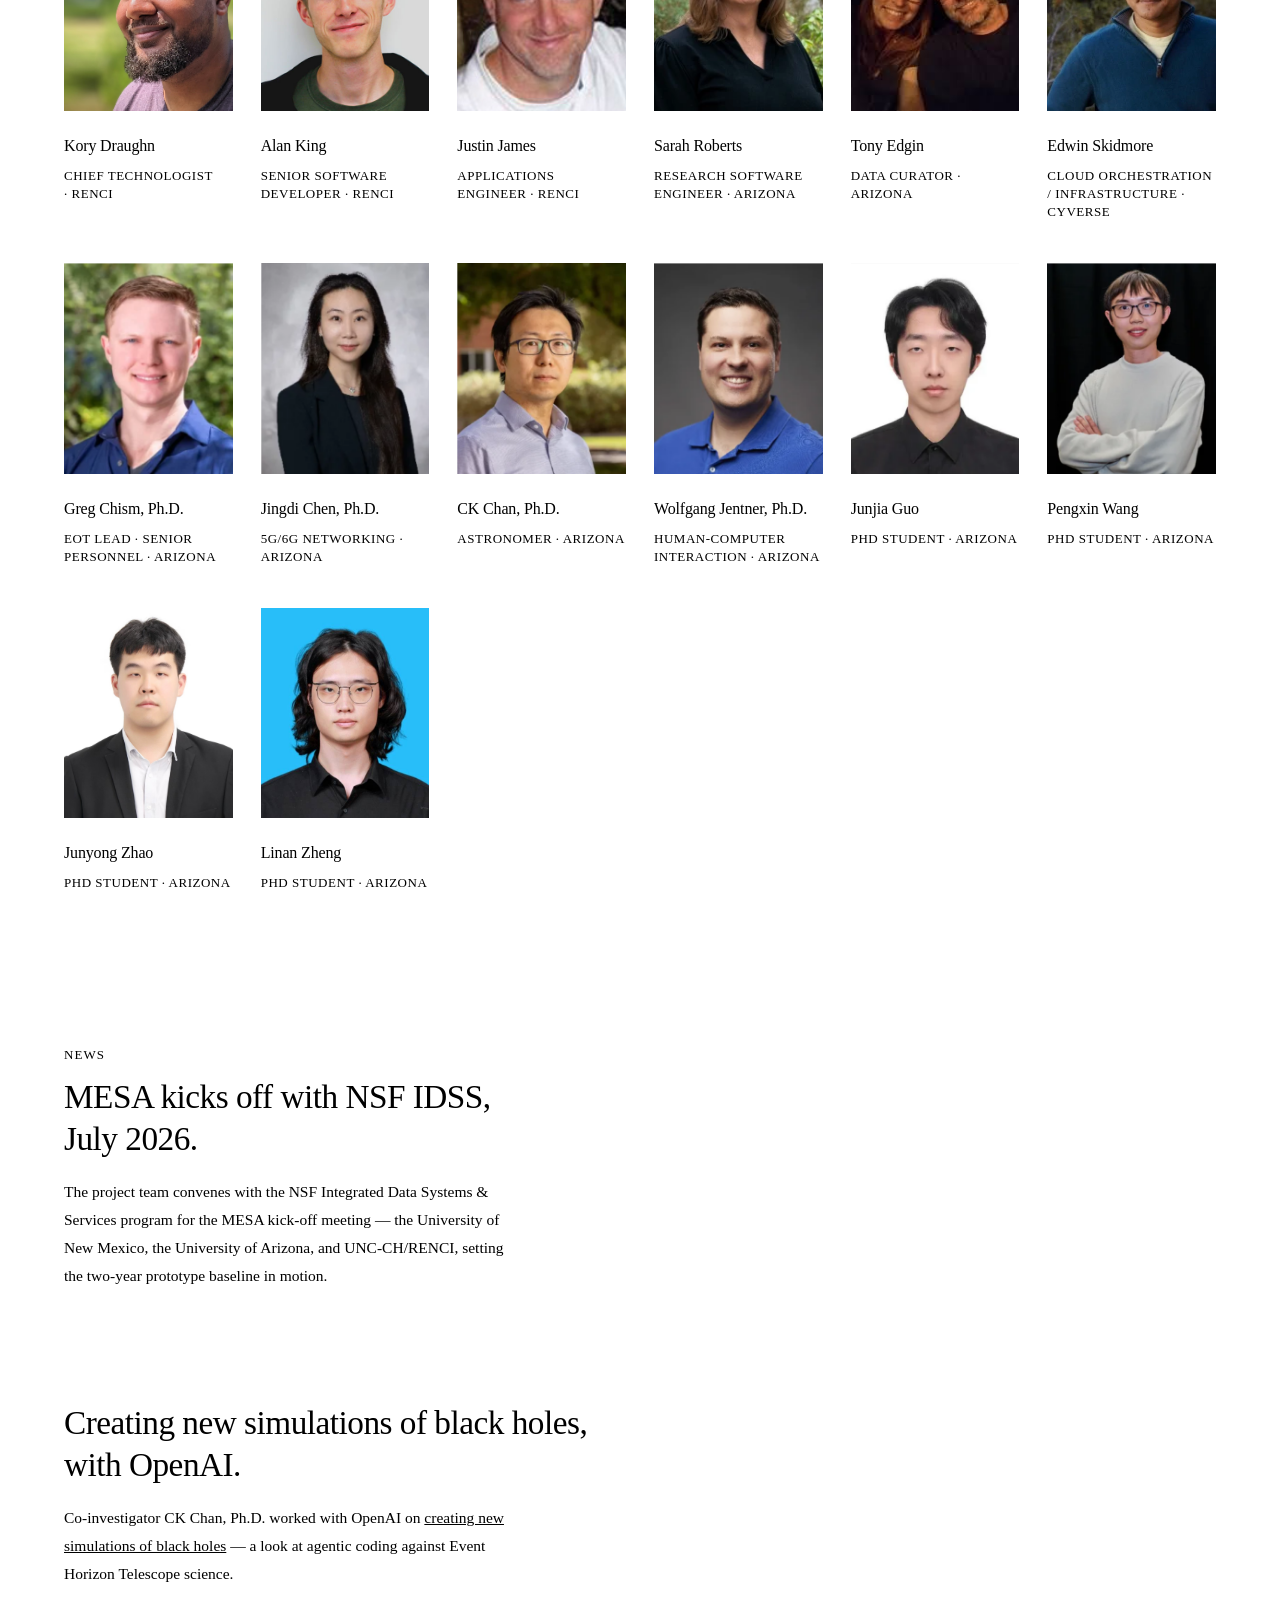
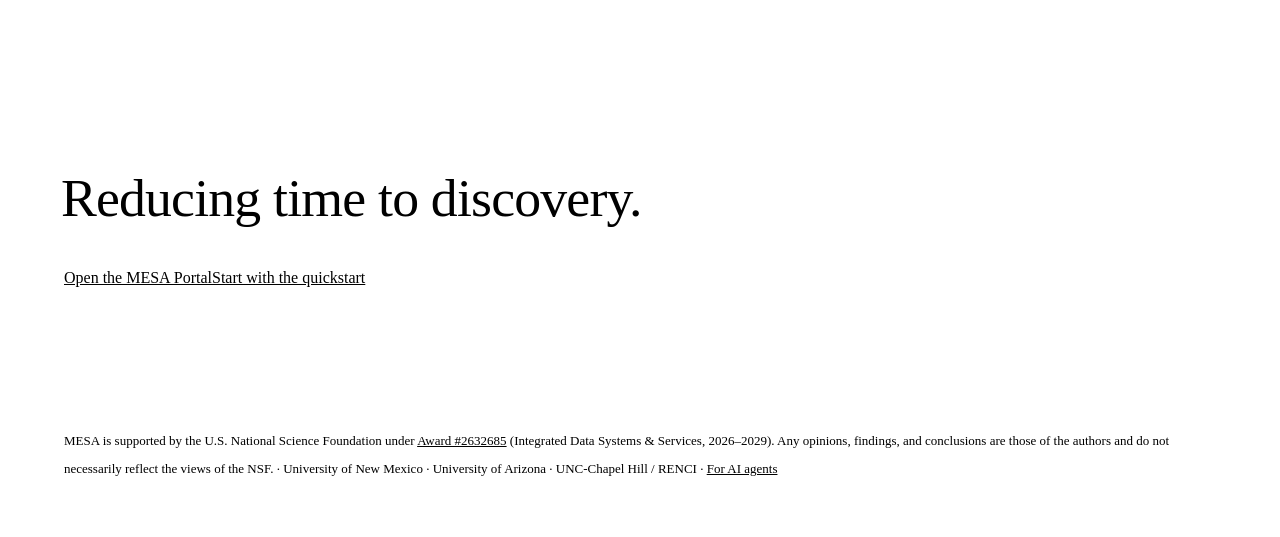
==== commit 26697e2f: "Name the OAuth client choice and CyVerse's callbacks on the landing page The connector steps now say" ====
--- a/index.html
+++ b/index.html
@@ -416,7 +416,7 @@
       </tbody>
     </table>
     <h3 class="sub">Featured connectors. Nothing to install.</h3>
-    <p class="note">CyVerse runs the Discovery Environment server, Formation, as a hosted MCP server, and serves public Data Store collections the same way — no local build, no toolchain. On claude.ai or in Claude Desktop, open Customize → Connectors → Add custom connector, name the connector, paste its endpoint URL, and sign in with your CyVerse account for Formation (the public Data Store connector needs no sign-in). The Free plan allows one custom connector, so add the one you need. A connector on your claude.ai account follows you to Claude Desktop and the Claude mobile apps, and to Claude Code when Claude Code is signed in with your claude.ai subscription (not an API key or another model provider).</p>
+    <p class="note">CyVerse runs the Discovery Environment server, Formation, as a hosted MCP server, and serves public Data Store collections the same way — no local build, no toolchain. On claude.ai or in Claude Desktop, open Customize → Connectors → Add custom connector, name the connector, paste its endpoint URL, and for Formation choose Register automatically under OAuth client and sign in with your CyVerse account (the public Data Store connector needs no sign-in). The Free plan allows one custom connector, so add the one you need. A connector on your claude.ai account follows you to Claude Desktop and the Claude mobile apps, and to Claude Code when Claude Code is signed in with your claude.ai subscription (not an API key or another model provider).</p>
     <table class="table">
       <thead><tr><th>Connector</th><th>Endpoint</th><th>What it opens</th></tr></thead>
       <tbody>
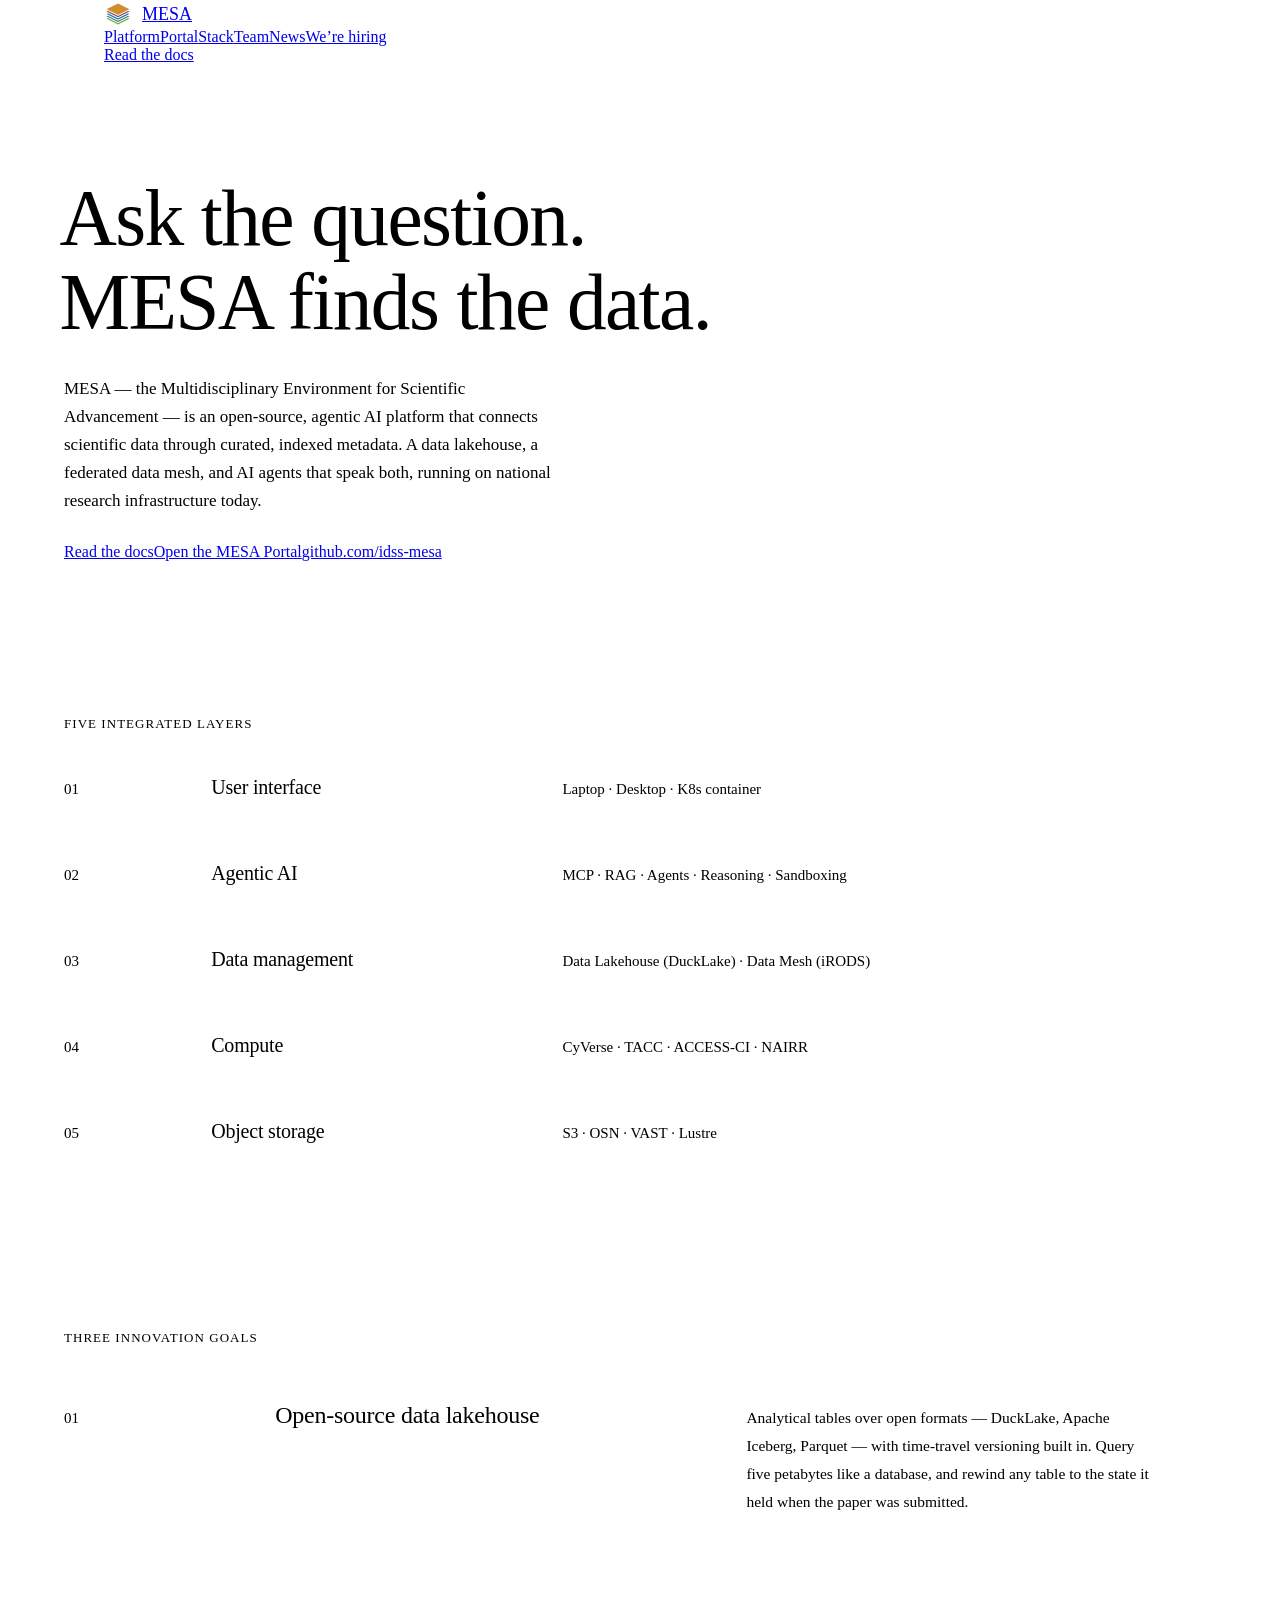
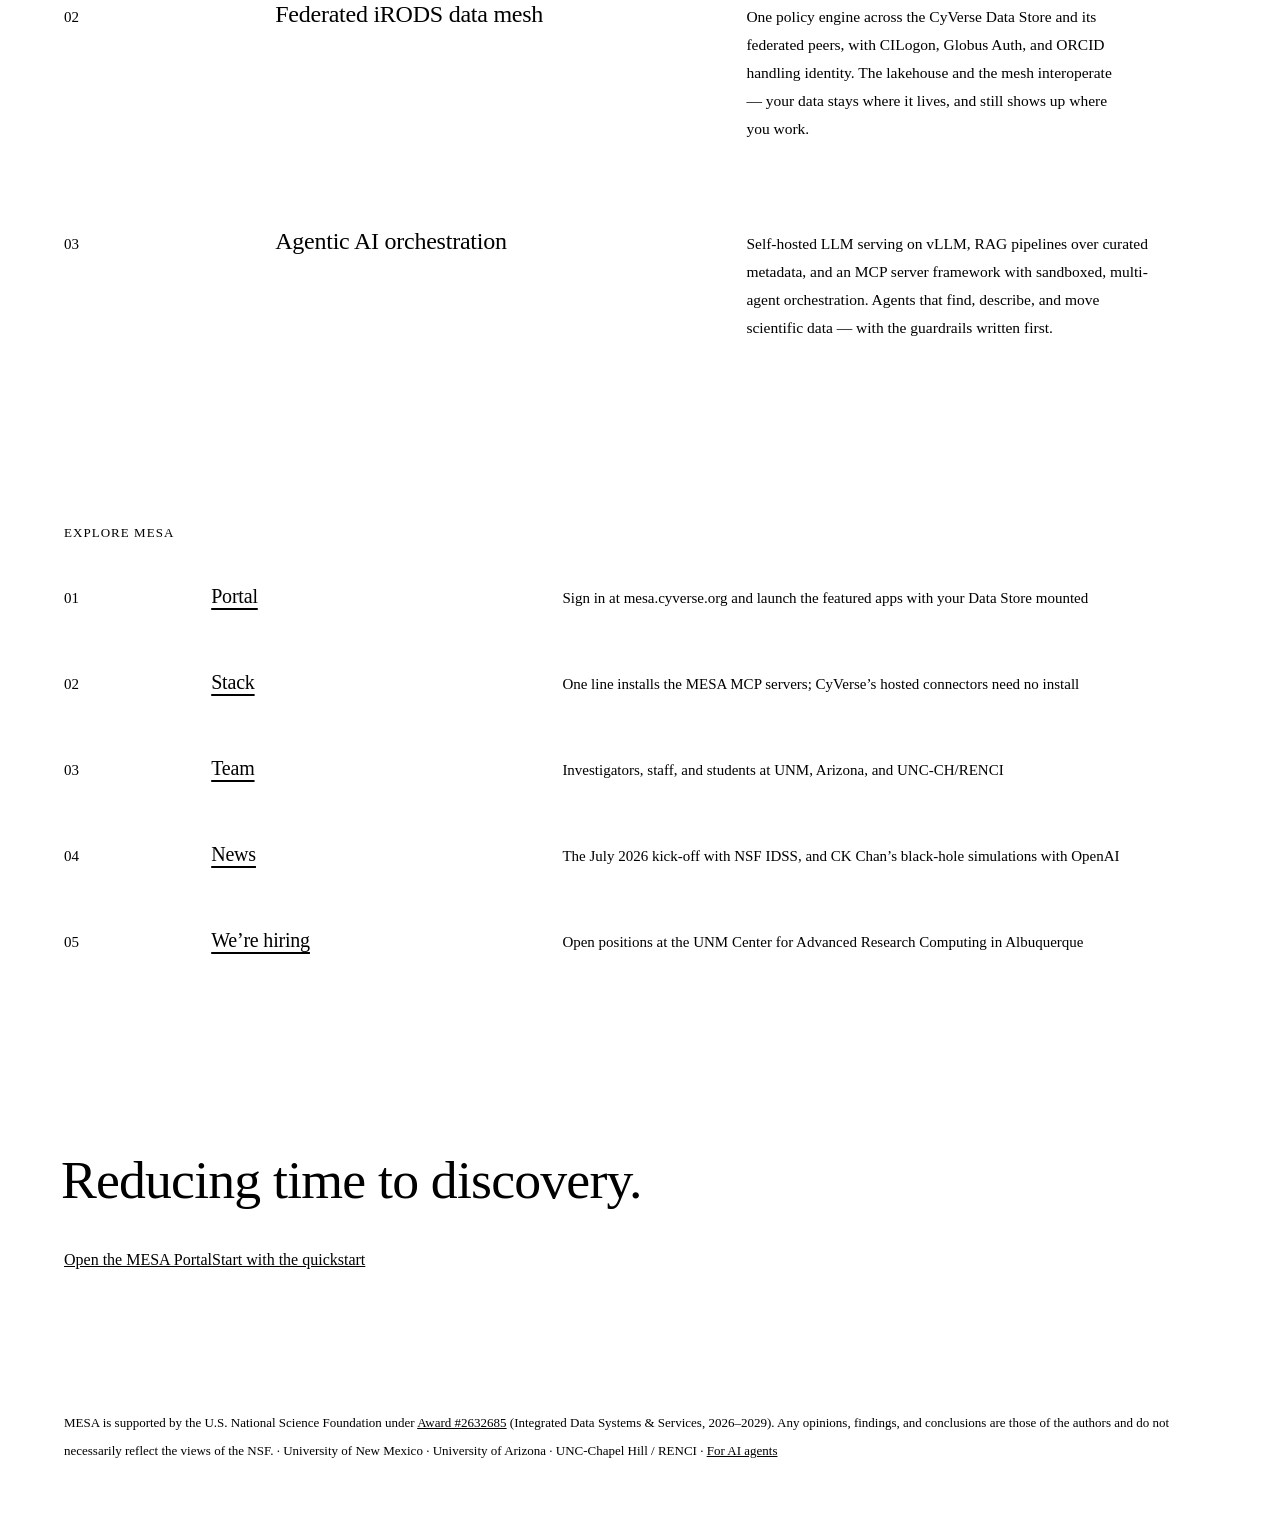
==== commit 630dc917: "Split the landing page into separate pages; add Alaina Martinez The single long scroll becomes one p" ====
--- a/index.html
+++ b/index.html
@@ -26,8 +26,8 @@
 <meta name="okf:type" content="Website" />
 <meta name="okf:status" content="stable" />
 <meta name="okf:trust-tier" content="unverified" />
-<meta name="okf:generated-at" content="2026-10-08T00:00:00Z" />
-<meta name="okf:generated-by" content="claude-code/2.1.294" />
+<meta name="okf:generated-at" content="2026-10-19T00:00:00Z" />
+<meta name="okf:generated-by" content="claude/opus-5.5" />
 <meta name="okf:stale-after" content="2027-03-10T00:00:00Z" />
 <!-- okf:end -->
 <style>
@@ -71,17 +71,17 @@
    (padding-only — full-width paint such as a masthead rule is untouched) */
 .nav { padding-inline: max(var(--edge), calc((100% - 1200px) / 2 + var(--edge))); }
 .nav a { white-space: nowrap; }
-.nav a[aria-current='location'] { color: var(--color-accent); } /* in-page anchor, not
-   a page link — 'location' is the truthful value; carry the component's active ink */
-@media (max-width: 480px) { /* phone width: drop the section anchors only — the
-   full link row's min-content crosses narrow-phone widths, but the hiring link
-   and the one action stay reachable; wrap catches the narrowest phones */
+.nav .nav-brand { display: flex; align-items: center; gap: 10px; font-size: 18px; } /* the
+   mark rides the brand — text still carries the name; the brand links home, so it
+   restates the component's 18px over the nav's 14px link size */
+.nav-logo { width: 28px; height: 28px; display: block; } /* one leading unit square */
+.nav-links { display: flex; align-items: center; gap: var(--space-4); }
+@media (max-width: 760px) { /* the page links' min-content crosses this width, so they
+   drop to a second row under the brand and the one action, and wrap on the
+   narrowest phones — every page stays one tap away */
   .nav { flex-wrap: wrap; row-gap: var(--space-2); }
-  .nav a[href^="#"] { display: none; }
-}
-.nav-brand { display: flex; align-items: center; gap: 10px; } /* the mark rides the
-   brand — text still carries the name */
-.nav-logo { width: 28px; height: 28px; display: block; } /* one leading unit square */
+  .nav-links { order: 1; flex-basis: 100%; flex-wrap: wrap; row-gap: var(--space-1); }
+}
 
 /* — drawn structure: the 2px rule is the section seam (the deck's header
    band as page grammar; rules span the content column, solid — this system
@@ -135,6 +135,15 @@
   color: color-mix(in srgb, var(--color-text) 70%, transparent);
   font-feature-settings: "tnum" 1; text-box: trim-both cap alphabetic; }
 @media (max-width: 720px) { .layer { grid-template-columns: 48px 1fr; } .l-tech { grid-column: 2; } }
+
+/* — explore (the rest of the site, set in the layers' ruled-row grammar: each
+   row names a page and says what is on it; the rows keep the ids of the
+   sections that moved to those pages, so old #portal / #stack / #team /
+   #kickoff links still land on the right row) — */
+.explore { padding: calc(2.5 * var(--leading)) 0 calc(3 * var(--leading)); }
+.explore .l-title a { color: var(--color-text); text-decoration: underline;
+  text-decoration-thickness: 2px; text-underline-offset: 5px; }
+.explore .l-title a:hover { color: var(--color-accent-700); }
 
 /* — stat row (in-grammar: red stays a MARK on the light ground — the stat
    numerals take the accent at display size, ≥3:1 as large text per the
@@ -174,33 +183,6 @@
   color: color-mix(in srgb, var(--color-text) 78%, transparent);
   max-width: 52ch; text-box: trim-both cap alphabetic; }
 
-/* — the stack today (install one-liner + the four servers; the code block
-   is drawn structure — a 2px-ruled box, mono, flush left, no fill drama) — */
-.stack { padding: calc(2.5 * var(--leading)) 0 calc(3 * var(--leading)); }
-.stack-title { font-family: var(--font-heading); font-weight: var(--font-heading-weight);
-  font-size: 32px; line-height: calc(1.5 * var(--leading)); letter-spacing: -0.015em;
-  margin: 0; text-box: trim-both cap alphabetic; }
-.stack .note { font-size: 15.5px; line-height: var(--leading);
-  color: color-mix(in srgb, var(--color-text) 78%, transparent);
-  margin: calc(var(--leading) - 1cap) 0 0; max-width: var(--measure); text-box: trim-both cap alphabetic; }
-.code { border: 2px solid var(--color-divider); background: var(--color-neutral-100);
-  margin: calc(1.5 * var(--leading)) 0 0; padding: var(--leading) var(--space-4);
-  font-family: ui-monospace, 'SF Mono', Menlo, Consolas, monospace;
-  font-size: 14.5px; line-height: var(--leading); overflow-x: auto; white-space: pre; }
-.code .prompt { color: var(--color-accent); user-select: none; }
-.stack .table { margin-top: calc(1.5 * var(--leading)); }
-.stack .table a { color: var(--color-text); }
-.stack .table td { overflow-wrap: anywhere; } /* endpoint URLs wrap at phone width */
-.stack .table a:hover { color: var(--color-accent-700); }
-/* — featured-connectors sub-block: the sub-head rides the feature-title scale,
-   everything else reuses the section's drawn structure (ruled table, code box) — */
-.stack .sub { font-family: var(--font-heading); font-weight: var(--font-heading-weight);
-  font-size: 24px; line-height: var(--leading); letter-spacing: -0.01em;
-  margin: calc(2.5 * var(--leading)) 0 0; text-box: trim-both cap alphabetic; }
-.stack .note a { color: var(--color-accent-700); } /* small-text link ink — base accent
-   is a large-text value; see .kicker */
-.stack .note a:hover { color: var(--color-accent-600); }
-
 /* — imagery split (grayscale photograph — the system prints in black and
    white; the box pins the bundled asset's 951×665 ratio so swaps
    cover-crop into the same frame) — */
@@ -215,38 +197,6 @@
   margin: calc(var(--leading) - 1cap) 0 0; max-width: 48ch; text-box: trim-both cap alphabetic; }
 .split-figure { margin: 0; }
 .split-figure image-slot { width: 100%; aspect-ratio: 951 / 665; }
-
-/* — team grid (photographs print black and white per the system; ruled top
-   seam, names in the heading weight, roles as small furniture ink) — */
-.team { padding: calc(2.5 * var(--leading)) 0 calc(3 * var(--leading)); }
-.team .grid { display: grid; grid-template-columns: repeat(auto-fill, minmax(168px, 1fr));
-  gap: calc(1.5 * var(--leading)) var(--leading); margin-top: var(--leading); }
-.person img, .person image-slot { width: 100%; aspect-ratio: 4 / 5; object-fit: cover; display: block; }
-.person image-slot { --is-radius: 0; }
-.p-name { font-family: var(--font-heading); font-weight: var(--font-heading-weight);
-  font-size: 16px; line-height: var(--half); letter-spacing: -0.01em;
-  margin: var(--leading) 0 0; text-box: trim-both cap alphabetic; }
-.p-role { font-size: 13px; line-height: 18px; letter-spacing: 0.04em; text-transform: uppercase;
-  color: color-mix(in srgb, var(--color-text) 70%, transparent);
-  margin: var(--half) 0 0; }
-
-/* — kick-off callout (the announcement rides the quote's display slot —
-   type does the work, red stays a mark) — */
-.kickoff { padding: calc(2.5 * var(--leading)) 0 calc(3.5 * var(--leading)); }
-.kickoff h2 { font-family: var(--font-heading); font-weight: var(--font-heading-weight);
-  font-size: clamp(24px, 2.6vw, 34px); line-height: calc(1.5 * var(--leading));
-  letter-spacing: -0.015em; max-width: 34ch; margin: 0; text-box: trim-both cap alphabetic; }
-.kickoff .note a { color: var(--color-accent-700); }
-.kickoff .note a:hover { color: var(--color-accent-600); }
-.kickoff .note { font-size: 15.5px; line-height: var(--leading);
-  color: color-mix(in srgb, var(--color-text) 78%, transparent);
-  margin: calc(var(--leading) - 1cap) 0 0; max-width: var(--measure); text-box: trim-both cap alphabetic; }
-.kickoff .item + .item { border-top: 2px solid var(--color-divider);
-  margin-top: calc(2 * var(--leading)); padding-top: calc(2 * var(--leading)); } /* the ruled
-   seam — news items take the page's repeated-unit grammar */
-.kickoff .shot { margin: calc(1.5 * var(--leading)) 0 0; max-width: 640px; }
-.kickoff .shot img { width: 100%; display: block; border: 2px solid var(--color-divider); } /* drawn
-   frame; the image prints black and white via .grayscale, per the system */
 
 /* — quote (hanging punctuation, the deck's measured Archivo advances) — */
 .quote { padding: calc(2.5 * var(--leading)) 0 calc(3.5 * var(--leading)); }
@@ -329,13 +279,15 @@
 </head>
 <body>
 <nav class="nav">
-  <span class="nav-brand"><img class="nav-logo" src="assets/mesa-logo.svg" alt="" width="28" height="28" /> MESA</span>
-  <a href="#platform" aria-current="location">Platform</a>
-  <a href="#portal">Portal</a>
-  <a href="#stack">Stack</a>
-  <a href="#team">Team</a>
-  <a href="#kickoff">Kick-off</a>
-  <a href="hiring.html">We’re hiring</a>
+  <a class="nav-brand" href="index.html"><img class="nav-logo" src="assets/mesa-logo.svg" alt="" width="28" height="28" /> MESA</a>
+  <div class="nav-links">
+    <a href="index.html" aria-current="page">Platform</a>
+    <a href="portal.html">Portal</a>
+    <a href="stack.html">Stack</a>
+    <a href="team.html">Team</a>
+    <a href="news.html">News</a>
+    <a href="hiring.html">We’re hiring</a>
+  </div>
   <a class="btn btn-primary" href="https://idss-mesa.github.io/docs/">Read the docs</a>
 </nav>
 <div class="wrap">
@@ -382,100 +334,15 @@
     </div>
   </section>
 
-  <section class="stack" id="portal">
-    <span class="kicker">In your browser</span>
-    <h2 class="stack-title">The MESA Portal. Sign in and start.</h2>
-    <p class="note">Sign in to <a href="https://mesa.cyverse.org">mesa.cyverse.org</a> with a free CyVerse account to browse, share, and describe your Data Store files, launch apps, and follow your analyses. The featured apps start from the portal with your Data Store mounted and the MESA MCP servers already registered for Claude Code, Codex, OpenCode, and Antigravity.</p>
-    <table class="table">
-      <thead><tr><th>Featured app</th><th>What it is</th><th>Source</th></tr></thead>
-      <tbody>
-        <tr><td><a href="https://idss-mesa.github.io/docs/apps/cli/">MESA Cloud Shell</a></td><td>A terminal in the browser with five AI coding-agent CLIs</td><td><a href="https://github.com/idss-mesa/cli">cli</a></td></tr>
-        <tr><td><a href="https://idss-mesa.github.io/docs/apps/jupyterlab/">MESA JupyterLab</a></td><td>Python, R, and Julia notebooks, with RStudio and VS Code in the Launcher</td><td><a href="https://github.com/idss-mesa/jupyterlab">jupyterlab</a></td></tr>
-        <tr><td><a href="https://idss-mesa.github.io/docs/apps/rstudio/">MESA RStudio Geospatial</a></td><td>RStudio on the Rocker geospatial stack</td><td><a href="https://github.com/idss-mesa/rstudio">rstudio</a></td></tr>
-        <tr><td><a href="https://idss-mesa.github.io/docs/apps/vscode/">MESA VS Code</a></td><td>VS Code in the browser, with Cline wired to the MESA MCP servers</td><td><a href="https://github.com/idss-mesa/vscode">vscode</a></td></tr>
-        <tr><td><a href="https://idss-mesa.github.io/docs/apps/kasm/">MESA KASM Ubuntu Desktop</a></td><td>A full Ubuntu desktop in the browser</td><td><a href="https://github.com/idss-mesa/kasm">kasm</a></td></tr>
-      </tbody>
-    </table>
-    <p class="note">Each app also has a GPU build with CUDA PyTorch and a local Ollama server. Step-by-step guides with screenshots cover <a href="https://idss-mesa.github.io/docs/portal/data/">managing data</a>, <a href="https://idss-mesa.github.io/docs/portal/applications/">starting applications</a>, and <a href="https://idss-mesa.github.io/docs/portal/analyses/">managing analyses</a>.</p>
-  </section>
-
   <hr class="rule2" />
 
-  <section class="stack" id="stack">
-    <span class="kicker">The stack, today</span>
-    <h2 class="stack-title">One line. Four servers. Your CyVerse sign-in.</h2>
-    <p class="note">MESA is not a promise — the MCP stack is public and installs now. One command clones, builds, and registers the CyVerse servers in Claude Code, Codex CLI, Antigravity, and OpenCode, and connects them to CyVerse’s hosted Formation server. Anonymous public access to the Data Store works out of the box; Formation asks you to sign in with your CyVerse account once in each agent client.</p>
-    <div class="code"><span class="prompt">$</span> curl -fsSL https://raw.githubusercontent.com/idss-mesa/docs/main/install.sh | bash</div>
-    <table class="table">
-      <thead><tr><th>Server</th><th>Language</th><th>Role</th></tr></thead>
-      <tbody>
-        <tr><td><a href="https://github.com/idss-mesa/mesa-mcp">mesa-mcp</a></td><td>Python</td><td>iRODS Data Store + OBO/OLS ontology metadata, DataCite, DuckLake history</td></tr>
-        <tr><td><a href="https://github.com/idss-mesa/mesa-ducklake">mesa-ducklake</a></td><td>Python</td><td>AVU metadata-history library backing mesa-mcp</td></tr>
-        <tr><td><a href="https://github.com/idss-mesa/irods-mcp-server">irods-mcp-server</a></td><td>Go</td><td>Reference iRODS Data Store server</td></tr>
-        <tr><td><a href="https://idss-mesa.github.io/docs/servers/formation-mcp/">Formation</a></td><td>Hosted by CyVerse</td><td>CyVerse Discovery Environment — launch apps, manage analyses</td></tr>
-      </tbody>
-    </table>
-    <h3 class="sub">Featured connectors. Nothing to install.</h3>
-    <p class="note">CyVerse runs the Discovery Environment server, Formation, as a hosted MCP server, and serves public Data Store collections the same way — no local build, no toolchain. On claude.ai or in Claude Desktop, open Customize → Connectors → Add custom connector, name the connector, paste its endpoint URL, and for Formation choose Register automatically under OAuth client and sign in with your CyVerse account (the public Data Store connector needs no sign-in). The Free plan allows one custom connector, so add the one you need. A connector on your claude.ai account follows you to Claude Desktop and the Claude mobile apps, and to Claude Code when Claude Code is signed in with your claude.ai subscription (not an API key or another model provider).</p>
-    <table class="table">
-      <thead><tr><th>Connector</th><th>Endpoint</th><th>What it opens</th></tr></thead>
-      <tbody>
-        <tr><td><a href="https://idss-mesa.github.io/docs/claude-ai/">CyVerse Formation</a></td><td>https://de.cyverse.org/formation/mcp</td><td>Discovery Environment — launch apps, track analyses, read and write your Data Store files, as you</td></tr>
-        <tr><td>cyverse-irods-shared</td><td>https://mcp-public.cyverse.ai/mcp</td><td>CyVerse Data Store — public collections under /iplant/home/shared, anonymous read</td></tr>
-      </tbody>
-    </table>
-    <p class="note">The installer already registers formation. Without it, Claude Code registers the same endpoints from the terminal; if an older MESA install left a local formation entry, run <code>claude mcp remove formation -s user</code> first (see <a href="https://idss-mesa.github.io/docs/servers/formation-mcp/#moving-from-the-local-formation-mcp">Moving from the local formation-mcp</a>). Run <code>/mcp</code> afterwards to sign in to Formation:</p>
-    <div class="code"><span class="prompt">$</span> claude mcp add --transport http --scope user formation https://de.cyverse.org/formation/mcp
-<span class="prompt">$</span> claude mcp add --transport http --scope user irods-public https://mcp-public.cyverse.ai/mcp</div>
-    <p class="note">The <a href="https://idss-mesa.github.io/docs/servers/formation-mcp/">Formation docs</a> cover Codex, OpenCode, and Antigravity, and the <a href="https://idss-mesa.github.io/docs/claude-ai/">connector guide</a> covers Team and Enterprise organizations.</p>
-  </section>
-
-  <section class="team" id="team">
-    <span class="kicker">The team</span>
-    <div class="grid">
-      <div class="person"><div class="grayscale"><img src="assets/team/tyson_swetnam.png" alt="Portrait of Tyson L. Swetnam"></div><p class="p-name">Tyson L. Swetnam, Ph.D.</p><p class="p-role">Principal Investigator · UNM</p></div>
-      <div class="person"><div class="grayscale"><img src="assets/team/barney_maccabe.png" alt="Portrait of Arthur B. Maccabe"></div><p class="p-name">Arthur B. Maccabe, Ph.D.</p><p class="p-role">Co-PI · Arizona site lead</p></div>
-      <div class="person"><div class="grayscale"><img src="assets/team/david_ebert.jpg" alt="Portrait of David Ebert"></div><p class="p-name">David Ebert, Ph.D.</p><p class="p-role">Co-PI · Chief AI &amp; Data Science Officer · Arizona</p></div>
-      <div class="person"><div class="grayscale"><img src="assets/team/lei_cao.webp" alt="Portrait of Lei Cao"></div><p class="p-name">Lei Cao, Ph.D.</p><p class="p-role">Co-PI · Lakehouse lead · Arizona</p></div>
-      <div class="person"><div class="grayscale"><img src="assets/team/terrell_russell.avif" alt="Portrait of Terrell Russell"></div><p class="p-name">Terrell Russell, Ph.D.</p><p class="p-role">Co-PI · Data Mesh Lead · RENCI Site Lead</p></div>
-      <div class="person"><div class="grayscale"><img src="assets/team/illyoung_choi.jpeg" alt="Portrait of Illyoung Choi"></div><p class="p-name">Illyoung Choi, Ph.D.</p><p class="p-role">Research Software Engineer · Arizona</p></div>
-      <div class="person"><div class="grayscale"><img src="assets/team/kory_draughn.avif" alt="Portrait of Kory Draughn"></div><p class="p-name">Kory Draughn</p><p class="p-role">Chief Technologist · RENCI</p></div>
-      <div class="person"><div class="grayscale"><img src="assets/team/alan_king.jpg" alt="Portrait of Alan King"></div><p class="p-name">Alan King</p><p class="p-role">Senior Software Developer · RENCI</p></div>
-      <div class="person"><div class="grayscale"><img src="assets/team/justin_james.jpg" alt="Portrait of Justin James"></div><p class="p-name">Justin James</p><p class="p-role">Applications Engineer · RENCI</p></div>
-      <div class="person"><div class="grayscale"><img src="assets/team/sarah_roberts.webp" alt="Portrait of Sarah Roberts"></div><p class="p-name">Sarah Roberts</p><p class="p-role">Research Software Engineer · Arizona</p></div>
-      <div class="person"><div class="grayscale"><img src="assets/team/tony_edgin.jpeg" alt="Portrait of Tony Edgin"></div><p class="p-name">Tony Edgin</p><p class="p-role">Data Curator · Arizona</p></div>
-      <div class="person"><div class="grayscale"><img src="assets/team/edwin_skidmore.webp" alt="Portrait of Edwin Skidmore"></div><p class="p-name">Edwin Skidmore</p><p class="p-role">Cloud Orchestration / Infrastructure · CyVerse</p></div>
-      <div class="person"><div class="grayscale"><img src="assets/team/greg_chism.png" alt="Portrait of Greg Chism"></div><p class="p-name">Greg Chism, Ph.D.</p><p class="p-role">EOT Lead · Senior Personnel · Arizona</p></div>
-      <div class="person"><div class="grayscale"><img src="assets/team/jingdi_chen.png" alt="Portrait of Jingdi Chen"></div><p class="p-name">Jingdi Chen, Ph.D.</p><p class="p-role">5G/6G Networking · Arizona</p></div>
-      <div class="person"><div class="grayscale"><img src="assets/team/ck_chan.png" alt="Portrait of CK Chan"></div><p class="p-name">CK Chan, Ph.D.</p><p class="p-role">Astronomer · Arizona</p></div>
-      <div class="person"><div class="grayscale"><img src="assets/team/wolfgang_jentner.png" alt="Portrait of Wolfgang Jentner"></div><p class="p-name">Wolfgang Jentner, Ph.D.</p><p class="p-role">Human-Computer Interaction · Arizona</p></div>
-      <div class="person"><div class="grayscale"><img src="assets/team/junjia_guo.png" alt="Portrait of Junjia Guo"></div><p class="p-name">Junjia Guo</p><p class="p-role">PhD Student · Arizona</p></div>
-      <div class="person"><div class="grayscale"><img src="assets/team/pengxin_wang.png" alt="Portrait of Pengxin Wang"></div><p class="p-name">Pengxin Wang</p><p class="p-role">PhD Student · Arizona</p></div>
-      <div class="person"><div class="grayscale"><img src="assets/team/junyong_zhao.jpeg" alt="Portrait of Junyong Zhao"></div><p class="p-name">Junyong Zhao</p><p class="p-role">PhD Student · Arizona</p></div>
-      <div class="person"><div class="grayscale"><img src="assets/team/linan_zheng.jpg" alt="Portrait of Linan Zheng"></div><p class="p-name">Linan Zheng</p><p class="p-role">PhD Student · Arizona</p></div>
-    </div>
-  </section>
-
-  <hr class="rule2" />
-
-  <section class="kickoff" id="kickoff">
-    <span class="kicker">News</span>
-    <div class="item">
-      <h2>MESA kicks off with NSF IDSS, July 2026.</h2>
-      <p class="note">The project team convenes with the NSF Integrated Data Systems &amp; Services program for the MESA kick-off meeting — the University of New Mexico, the University of Arizona, and UNC-CH/RENCI, setting the two-year prototype baseline in motion.</p>
-    </div>
-    <div class="item">
-      <h2>Creating new simulations of black holes, with OpenAI.</h2>
-      <p class="note">Co-investigator CK Chan, Ph.D. worked with OpenAI on <a href="https://openai.com/index/creating-new-simulations-black-holes/">creating new simulations of black holes</a> — a look at agentic coding against Event Horizon Telescope science.</p>
-      <!-- Screenshot slot: save a capture of the article page to
-           assets/news/openai-black-holes.png, then uncomment. (This remote
-           session's network policy blocks openai.com, so it could not be
-           captured here.)
-      <figure class="shot grayscale">
-        <img src="assets/news/openai-black-holes.png" alt="The OpenAI article page: Creating new simulations of black holes" loading="lazy" />
-      </figure>
-      -->
-    </div>
+  <section class="layers explore" aria-label="Explore MESA">
+    <span class="kicker">Explore MESA</span>
+    <div class="layer" id="portal"><p class="l-num">01</p><h2 class="l-title"><a href="portal.html">Portal</a></h2><p class="l-tech">Sign in at mesa.cyverse.org and launch the featured apps with your Data Store mounted</p></div>
+    <div class="layer" id="stack"><p class="l-num">02</p><h2 class="l-title"><a href="stack.html">Stack</a></h2><p class="l-tech">One line installs the MESA MCP servers; CyVerse’s hosted connectors need no install</p></div>
+    <div class="layer" id="team"><p class="l-num">03</p><h2 class="l-title"><a href="team.html">Team</a></h2><p class="l-tech">Investigators, staff, and students at UNM, Arizona, and UNC-CH/RENCI</p></div>
+    <div class="layer" id="kickoff"><p class="l-num">04</p><h2 class="l-title"><a href="news.html">News</a></h2><p class="l-tech">The July 2026 kick-off with NSF IDSS, and CK Chan’s black-hole simulations with OpenAI</p></div>
+    <div class="layer" id="hiring"><p class="l-num">05</p><h2 class="l-title"><a href="hiring.html">We’re hiring</a></h2><p class="l-tech">Open positions at the UNM Center for Advanced Research Computing in Albuquerque</p></div>
   </section>
 
 </div>
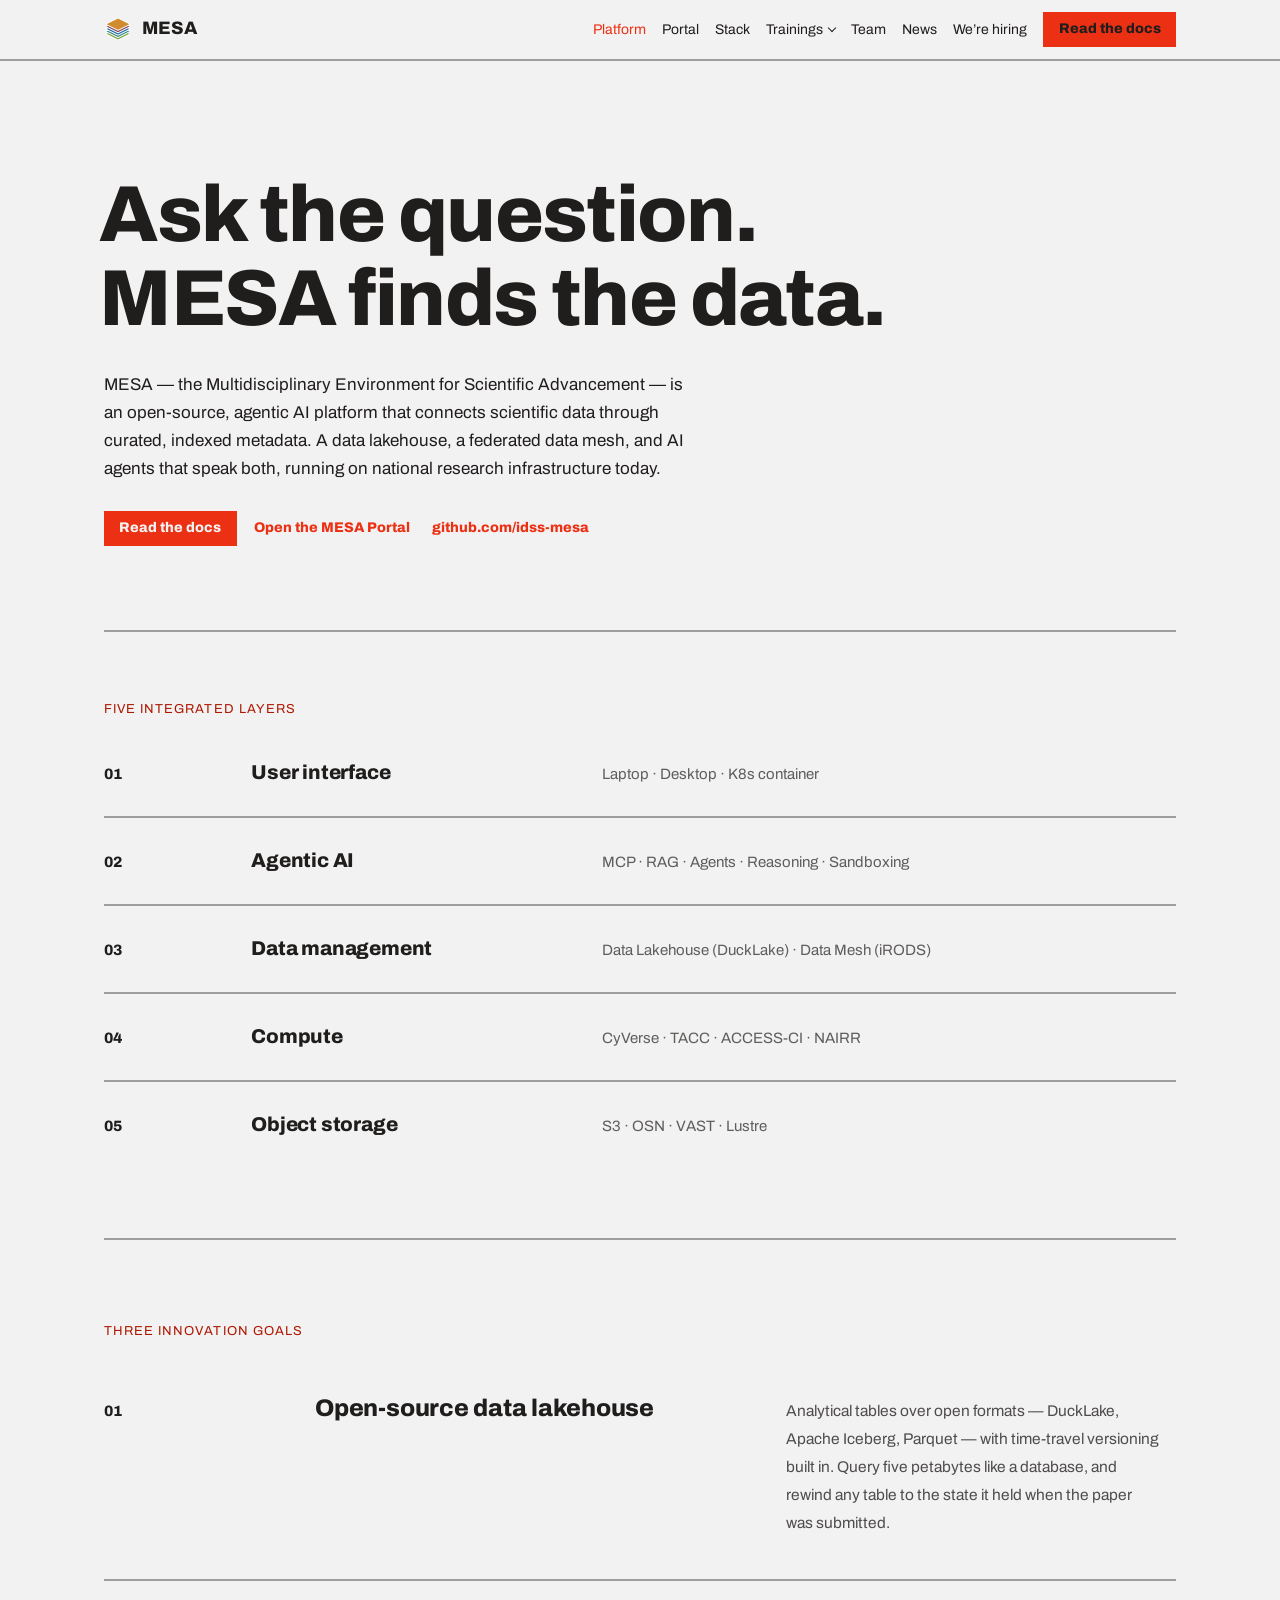
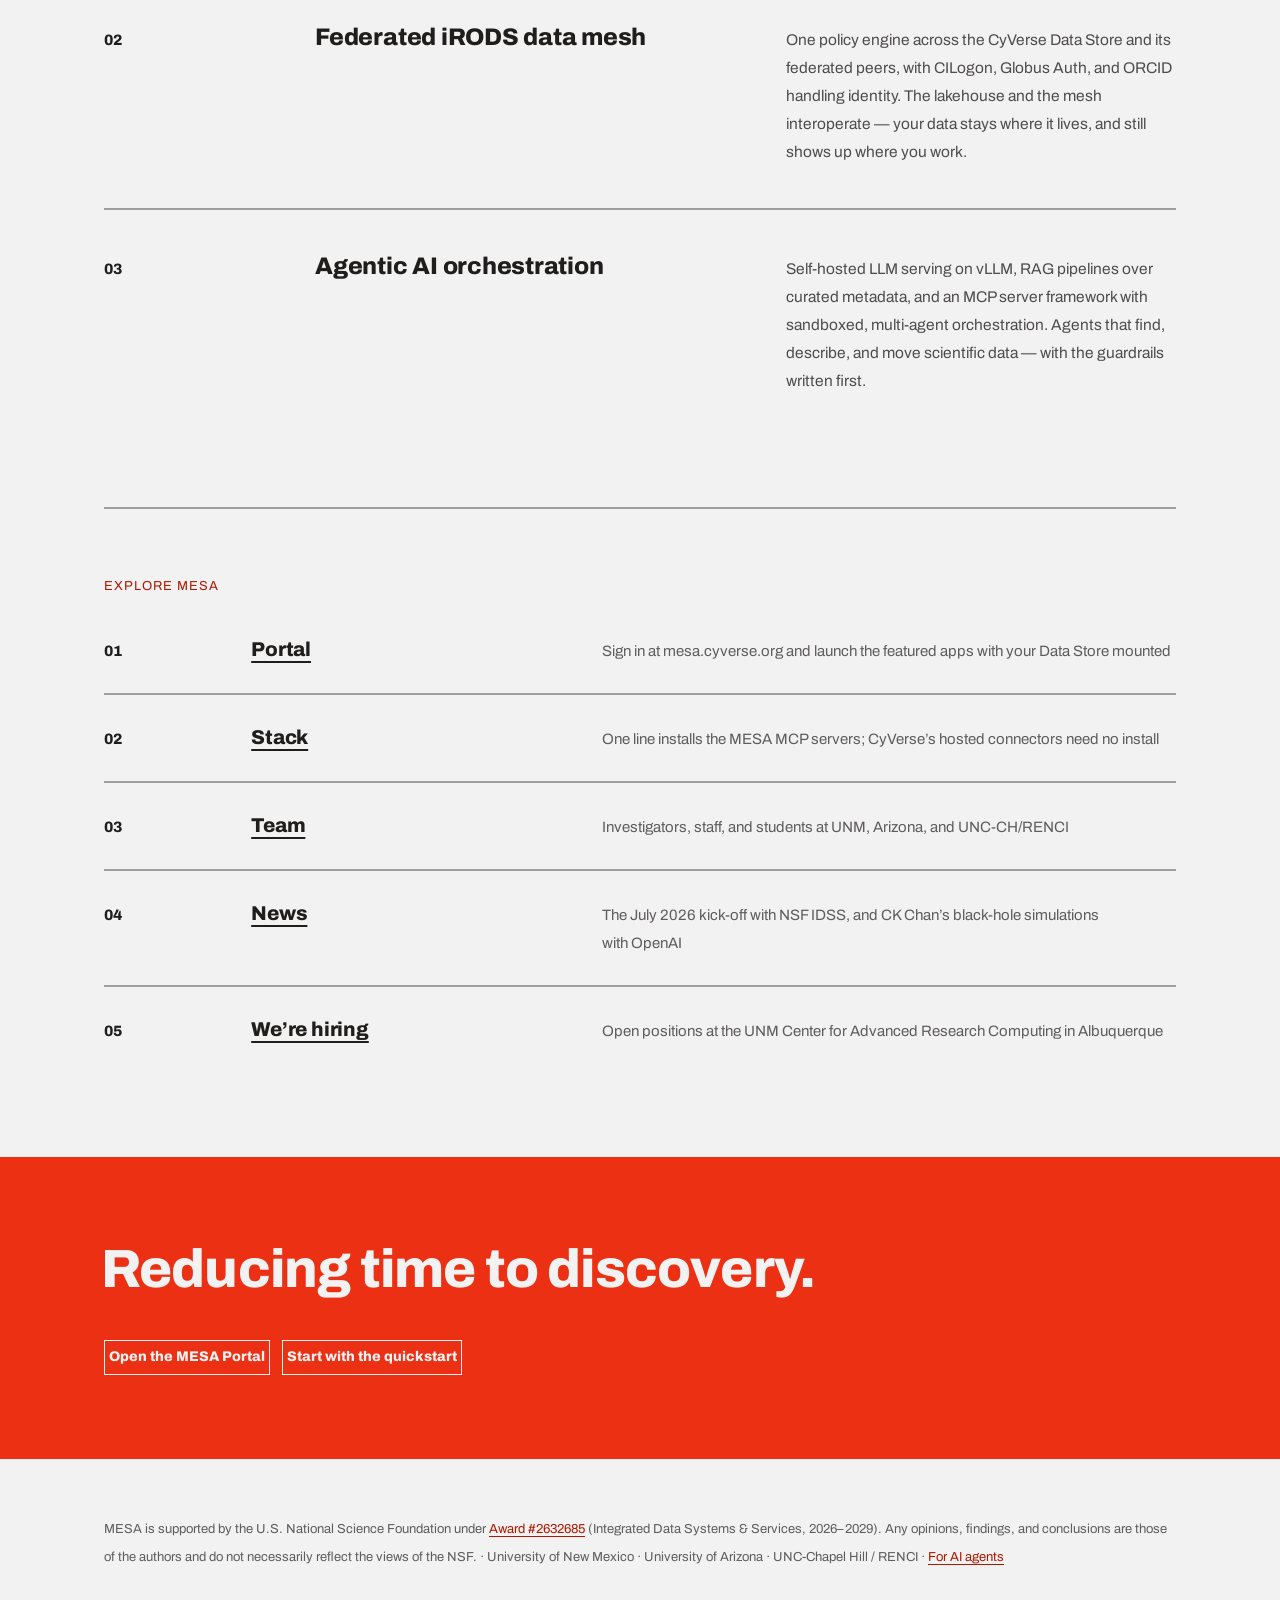
==== commit f7a7a132: "Add a Trainings menu to the navigation and register the /trainings/ sub-site Every page's nav gains " ====
--- a/index.html
+++ b/index.html
@@ -284,6 +284,14 @@
     <a href="index.html" aria-current="page">Platform</a>
     <a href="portal.html">Portal</a>
     <a href="stack.html">Stack</a>
+    <details class="nav-menu">
+      <summary>Trainings</summary>
+      <div class="nav-menu-list">
+        <a href="https://idss-mesa.github.io/trainings/">Trainings home</a>
+        <a href="https://idss-mesa.github.io/trainings/tutorials/">Tutorials</a>
+        <a href="https://idss-mesa.github.io/trainings/contributing/">Contribute a tutorial</a>
+      </div>
+    </details>
     <a href="team.html">Team</a>
     <a href="news.html">News</a>
     <a href="hiring.html">We’re hiring</a>
--- a/styles.css
+++ b/styles.css
@@ -0,0 +1,284 @@
+/* Modernist — design-system tokens and component classes. This file is the source of truth for the system's look; retune it here and see readme.md. */
+@import url('https://fonts.googleapis.com/css2?family=Archivo:wght@400;600;800&display=swap');
+
+:root {
+  --color-bg: #f3f2f2;
+  --color-surface: #eae9e9;
+  --color-text: #201e1d;
+  --color-accent: #ec3013;
+  --color-accent-2: #e15b47;
+  --color-divider: color-mix(in srgb, #201e1d 40%, transparent);
+
+  /* Tonal ramps — generated in OKLCH on one shared lightness scale, so the
+     same step of any role matches the others in visual value. */
+  --color-neutral-100: #f8f4f4;
+  --color-neutral-200: #eae7e7;
+  --color-neutral-300: #d7d3d3;
+  --color-neutral-400: #bab6b6;
+  --color-neutral-500: #9b9797;
+  --color-neutral-600: #7d7979;
+  --color-neutral-700: #605d5d;
+  --color-neutral-800: #444141;
+  --color-neutral-900: #2d2b2b;
+
+  --color-accent-100: #fff2ef;
+  --color-accent-200: #ffe0d9;
+  --color-accent-300: #ffc4b8;
+  --color-accent-400: #ff9783;
+  --color-accent-500: #ff563c;
+  --color-accent-600: #dd2b0f;
+  --color-accent-700: #ae1800;
+  --color-accent-800: #7c1405;
+  --color-accent-900: #4d170e;
+
+  --color-accent-2-100: #fff2ef;
+  --color-accent-2-200: #ffe0da;
+  --color-accent-2-300: #ffc4b9;
+  --color-accent-2-400: #ff9784;
+  --color-accent-2-500: #ef6853;
+  --color-accent-2-600: #c94b39;
+  --color-accent-2-700: #9e3526;
+  --color-accent-2-800: #71261b;
+  --color-accent-2-900: #471d16;
+
+  --font-heading: "Archivo", system-ui, sans-serif;
+  --font-heading-weight: 800;
+  --font-body: "Archivo", system-ui, sans-serif;
+
+  --space-1: 4.0px;
+  --space-2: 8.0px;
+  --space-3: 12.0px;
+  --space-4: 16.0px;
+  --space-6: 24.0px;
+  --space-8: 32.0px;
+
+  --radius-sm: 0px;
+  --radius-md: 0px;
+  --radius-lg: 0px;
+
+  /* Elevation — derived from the ground: soft ink-tinted shadows on a
+     light theme, a hairline edge + ambient darkness on a dark one. */
+  --shadow-sm: 0 1px 2px color-mix(in srgb, #2d2b2b 14%, transparent);
+  --shadow-md: 0 3px 10px color-mix(in srgb, #2d2b2b 16%, transparent);
+  --shadow-lg: 0 12px 32px color-mix(in srgb, #2d2b2b 22%, transparent);
+}
+
+body {
+  background: var(--color-bg);
+  color: var(--color-text);
+  font-family: var(--font-body);
+}
+h1, h2, h3, h4 { font-family: var(--font-heading); font-weight: var(--font-heading-weight); }
+
+.grayscale{filter:grayscale(1) contrast(1.08)}
+
+/* ══════════════════════════════════════════════════════════════════════════
+   Components — built with the tokens above. Plain CSS
+   on plain HTML: no JavaScript, no build step. Each class is documented in
+   readme.md and demonstrated in foundations/ and components/.
+   ══════════════════════════════════════════════════════════════════════ */
+
+*, *::before, *::after { box-sizing: border-box; }
+body { margin: 0; font-size: 15px; line-height: 1.55; font-weight: 400; }
+h1, h2, h3, h4, h5, h6 {
+  font-family: var(--font-heading); font-weight: var(--font-heading-weight);
+  line-height: 1.12; letter-spacing: -0.015em; margin: 0 0 var(--space-2);
+}
+h1 { font-size: 42px; }
+h2 { font-size: 32px; }
+h3 { font-size: 25px; }
+h4 { font-size: 20px; }
+h5 { font-size: 16px; }
+h6 { font-size: 13px; }
+h6 { letter-spacing: 0.08em; text-transform: uppercase; }
+p { margin: 0 0 var(--space-3); }
+a { color: var(--color-accent); text-underline-offset: 3px; }
+img { display: block; max-width: 100%; }
+figure { margin: 0; }
+figcaption {
+  font-size: 11px; margin-top: var(--space-1);
+  color: color-mix(in srgb, var(--color-text) 55%, transparent);
+}
+.text-muted { color: color-mix(in srgb, var(--color-text) 55%, transparent); }
+:focus { outline: none; }
+:focus-visible { outline: 2px solid var(--color-accent); outline-offset: 2px; }
+::selection { background: color-mix(in srgb, var(--color-accent) 30%, transparent); }
+
+/* — rules — */
+.hr {
+  height: 2px; border: 0; margin: var(--space-4) 0;
+  background: var(--color-divider);
+}
+
+/* — buttons — */
+.btn {
+  display: inline-flex; align-items: center; justify-content: center; gap: 6px;
+  cursor: pointer; text-decoration: none;
+  font-family: var(--font-heading); font-weight: var(--font-heading-weight);
+  font-size: 14px; line-height: 1.2; color: var(--color-text); /* matches the .input's 14px —
+     the pair sits side by side in sign-up rows */
+  background: transparent; border: 1px solid transparent;
+  padding: var(--space-2) calc(var(--space-3) * 1.2);
+  border-radius: var(--radius-md);
+}
+.btn svg { display: block; }
+.btn:disabled { opacity: 0.45; cursor: not-allowed; }
+.btn-primary { background: var(--color-accent); color: var(--color-bg); }
+.btn-primary:hover { background: var(--color-accent-600); }
+.btn-primary:active { background: var(--color-accent-700); }
+.btn-secondary { border-color: var(--color-divider); }
+.btn-secondary:hover { background: color-mix(in srgb, var(--color-text) 7%, transparent); }
+.btn-secondary:active { background: color-mix(in srgb, var(--color-text) 14%, transparent); }
+.btn-ghost { color: var(--color-accent); padding-inline: var(--space-1); }
+.btn-ghost:hover { background: color-mix(in srgb, var(--color-accent) 10%, transparent); }
+.btn-ghost:active { background: color-mix(in srgb, var(--color-accent) 18%, transparent); }
+.btn-icon { width: 36px; height: 36px; padding: 0; }
+.btn-block { width: 100%; margin-top: var(--space-2); justify-content: flex-start; text-align: left; }
+
+/* — forms — */
+.field > label {
+  display: block; font-size: 12px; margin-bottom: 5px;
+  color: color-mix(in srgb, var(--color-text) 70%, transparent);
+}
+.input {
+  width: 100%; min-height: 36px; padding: 6px 10px; font: inherit;
+  font-size: 14px; color: var(--color-text); caret-color: var(--color-accent);
+  background: var(--color-surface);
+  border: 1px solid var(--color-divider); border-radius: var(--radius-md);
+}
+.input:hover { border-color: color-mix(in srgb, var(--color-text) 45%, transparent); }
+.input:focus-visible { border-color: var(--color-accent); outline-offset: 0; }
+textarea.input { min-height: 90px; resize: vertical; }
+.radio { display: inline-flex; align-items: center; gap: 8px; cursor: pointer; font-size: 14px; }
+.radio input, .seg-opt input {
+  position: absolute; opacity: 0; width: 0; height: 0; pointer-events: none;
+}
+.radio .dot {
+  width: 16px; height: 16px; flex: none; border-radius: 50%;
+  border: 1.5px solid var(--color-divider);
+}
+.radio:hover .dot { border-color: var(--color-accent); }
+.radio input:checked + .dot {
+  border-color: var(--color-accent); background: var(--color-accent);
+  box-shadow: inset 0 0 0 4px var(--color-bg);
+}
+.radio input:focus-visible + .dot { outline: 2px solid var(--color-accent); outline-offset: 2px; }
+.seg {
+  display: inline-flex; overflow: hidden;
+  border: 1px solid var(--color-divider); border-radius: var(--radius-md);
+}
+.seg-opt {
+  display: inline-flex; align-items: center; gap: 6px;
+  padding: 7px 12px; font-size: 13px; cursor: pointer;
+}
+.seg-opt + .seg-opt { border-left: 1px solid var(--color-divider); }
+.seg-opt:has(input:checked) { background: var(--color-accent); color: var(--color-bg); }
+.seg-opt:not(:has(input:checked)):hover { background: color-mix(in srgb, var(--color-text) 7%, transparent); }
+.seg-opt:has(input:focus-visible) { outline: 2px solid var(--color-accent); outline-offset: -2px; }
+
+/* — cards — */
+.card {
+  display: flex; flex-direction: column; gap: var(--space-2);
+  padding: var(--space-3); border-radius: var(--radius-md); background: var(--color-surface);
+}
+.card-kicker { font-size: 10px; letter-spacing: 0.1em; text-transform: uppercase; color: var(--color-accent); }
+.card-title {
+  font-family: var(--font-heading); font-weight: var(--font-heading-weight);
+  font-size: 17px; line-height: 1.2;
+}
+.card-body { margin: 0; font-size: 13px; opacity: 0.8; flex: 1; }
+.card-meta {
+  display: flex; align-items: center; gap: 6px; font-size: 11px;
+  color: color-mix(in srgb, var(--color-text) 50%, transparent);
+}
+.elev-sm { box-shadow: var(--shadow-sm); }
+.elev-md { box-shadow: var(--shadow-md); }
+.elev-lg { box-shadow: var(--shadow-lg); }
+
+/* — tags — */
+.tag {
+  display: inline-flex; align-items: center; font-size: 11px;
+  letter-spacing: 0.02em; padding: 3px 10px;
+  border-radius: calc(var(--radius-md) * 0.75);
+}
+.tag-accent { background: var(--color-accent-100); color: var(--color-accent-800); }
+.tag-accent-2 { background: var(--color-accent-2-100); color: var(--color-accent-2-800); }
+.tag-neutral { background: var(--color-neutral-100); color: var(--color-neutral-800); }
+.tag-outline { border: 1px solid var(--color-accent); color: var(--color-accent); }
+
+/* — navigation — */
+.nav {
+  display: flex; align-items: center; gap: var(--space-4);
+  padding: var(--space-3) var(--space-4);
+  border-bottom: 2px solid var(--color-divider);
+}
+.nav-brand {
+  font-family: var(--font-heading); font-weight: var(--font-heading-weight);
+  font-size: 18px; margin-right: auto;
+}
+.nav a { color: inherit; text-decoration: none; font-size: 14px; }
+.nav a:hover, .nav a[aria-current='page'] { color: var(--color-accent); }
+
+/* — navigation menu: a <details> dropdown among the .nav-links, no JavaScript.
+   <summary> is the label, .nav-menu-list the panel. Below 760px, where the
+   page links wrap, the open panel takes its own row instead of floating. — */
+.nav-menu { position: relative; }
+.nav-menu > summary {
+  display: inline-flex; align-items: center; gap: 6px;
+  list-style: none; cursor: pointer; font-size: 14px; white-space: nowrap;
+}
+.nav-menu > summary::-webkit-details-marker { display: none; }
+.nav-menu > summary::after {
+  content: ""; width: 6px; height: 6px; margin-top: -3px;
+  border-right: 1.5px solid currentColor; border-bottom: 1.5px solid currentColor;
+  transform: rotate(45deg);
+}
+.nav-menu[open] > summary::after { margin-top: 3px; transform: rotate(-135deg); }
+.nav-menu > summary:hover, .nav-menu[open] > summary { color: var(--color-accent); }
+.nav-menu-list {
+  position: absolute; z-index: 10; top: calc(100% + var(--space-3)); left: calc(-1 * var(--space-3));
+  display: flex; flex-direction: column; min-width: 210px; padding: var(--space-2) 0;
+  background: var(--color-bg); border: 2px solid var(--color-divider);
+  box-shadow: var(--shadow-md);
+}
+.nav-menu-list a { padding: var(--space-2) var(--space-3); }
+.nav-menu-list a:hover { background: color-mix(in srgb, var(--color-text) 7%, transparent); }
+@media (max-width: 760px) {
+  .nav-menu[open] { flex-basis: 100%; }
+  .nav-menu-list {
+    position: static; margin-top: var(--space-2); min-width: 0;
+    border-width: 0 0 0 2px; box-shadow: none;
+  }
+}
+
+/* — tables — */
+.table { width: 100%; border-collapse: collapse; font-size: 14px; }
+.table th {
+  text-align: left; font-size: 11px; letter-spacing: 0.08em; text-transform: uppercase;
+  color: color-mix(in srgb, var(--color-text) 60%, transparent);
+  padding: var(--space-2); border-bottom: 2px solid var(--color-divider);
+}
+.table td {
+  padding: var(--space-2);
+  border-bottom: 1px solid var(--color-divider);
+}
+.table tbody tr:hover { background: color-mix(in srgb, var(--color-text) 4%, transparent); }
+
+/* — dialog — */
+.dialog-backdrop {
+  position: fixed; inset: 0; display: grid; place-items: center;
+  padding: var(--space-4);
+  background: color-mix(in srgb, var(--color-neutral-900) 50%, transparent);
+}
+.dialog {
+  width: min(440px, 100%); display: flex; flex-direction: column; gap: var(--space-3);
+  padding: var(--space-4); border-radius: var(--radius-lg);
+  background: var(--color-surface); box-shadow: var(--shadow-lg);
+}
+.dialog-title {
+  font-family: var(--font-heading); font-weight: var(--font-heading-weight);
+  font-size: 20px;
+}
+.dialog-body { font-size: 14px; opacity: 0.85; }
+.dialog-actions { display: flex; justify-content: flex-end; gap: var(--space-2); margin-top: var(--space-2); }
+
